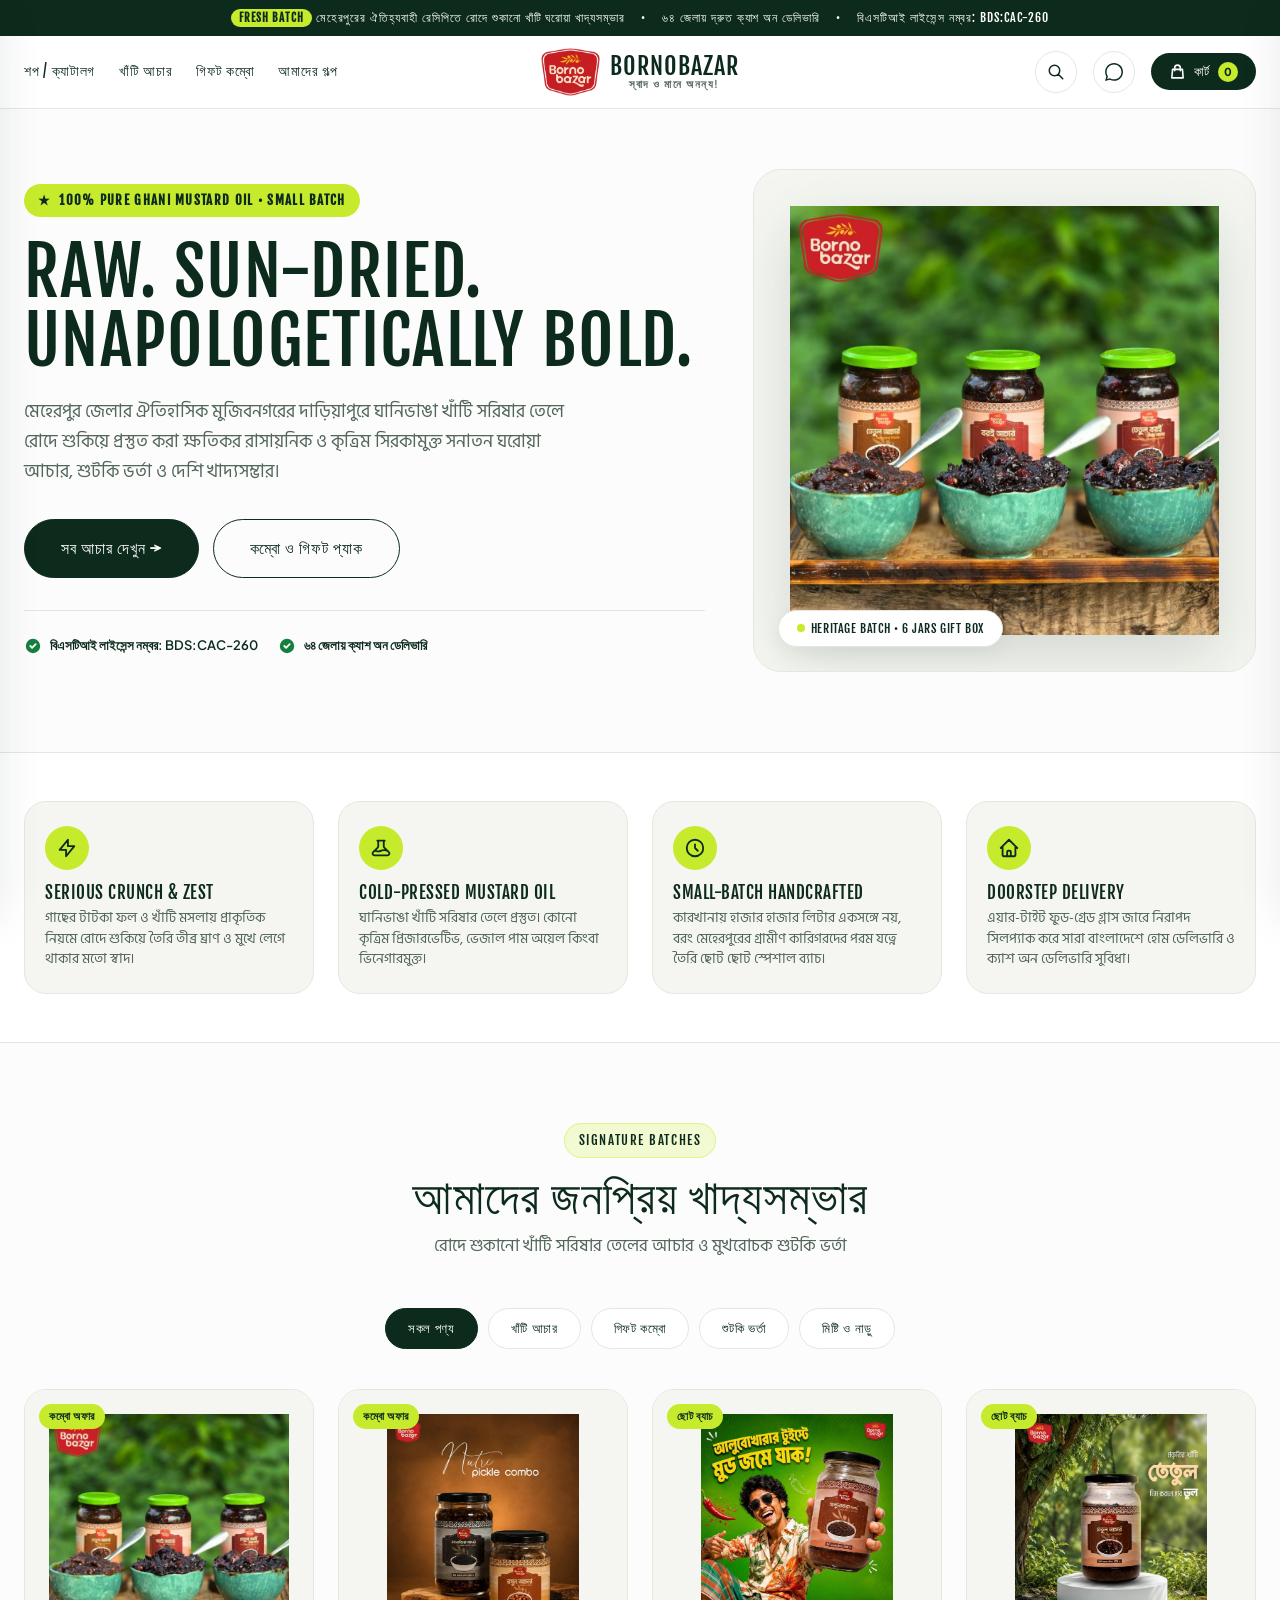
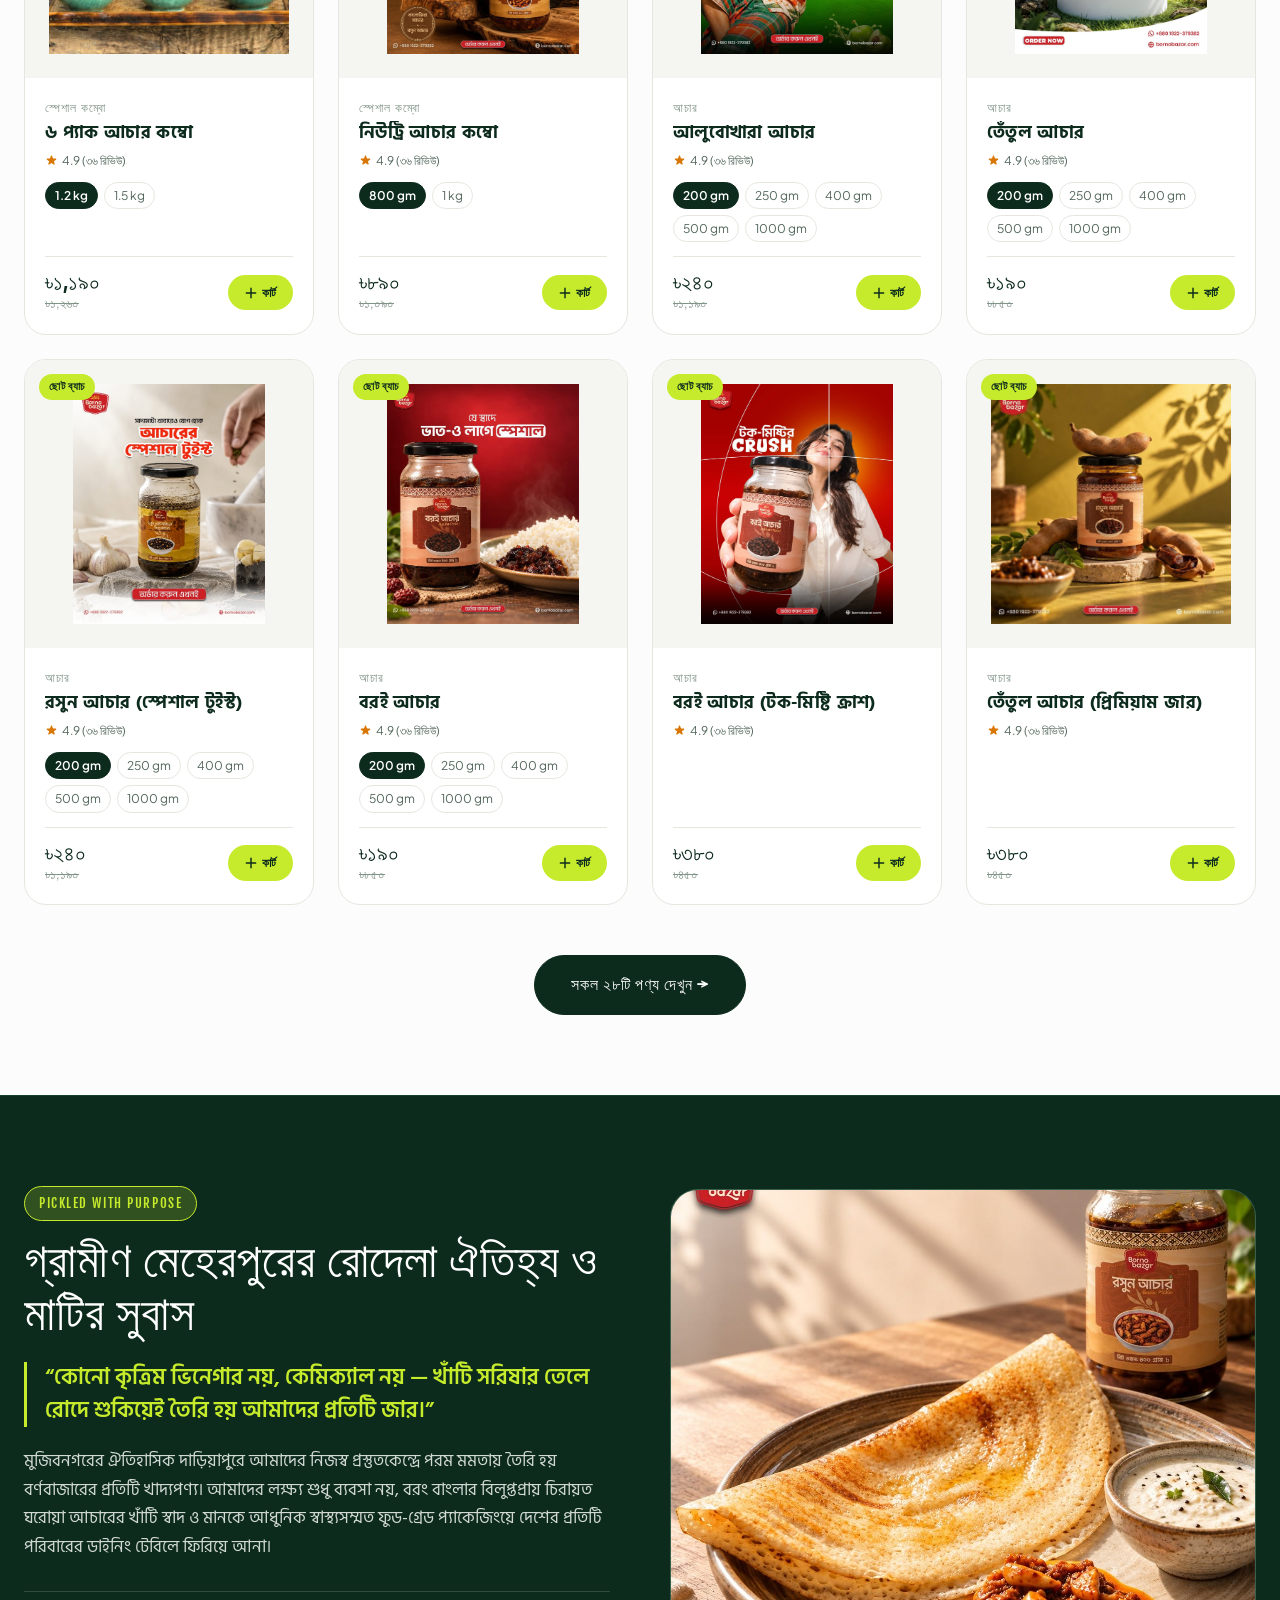
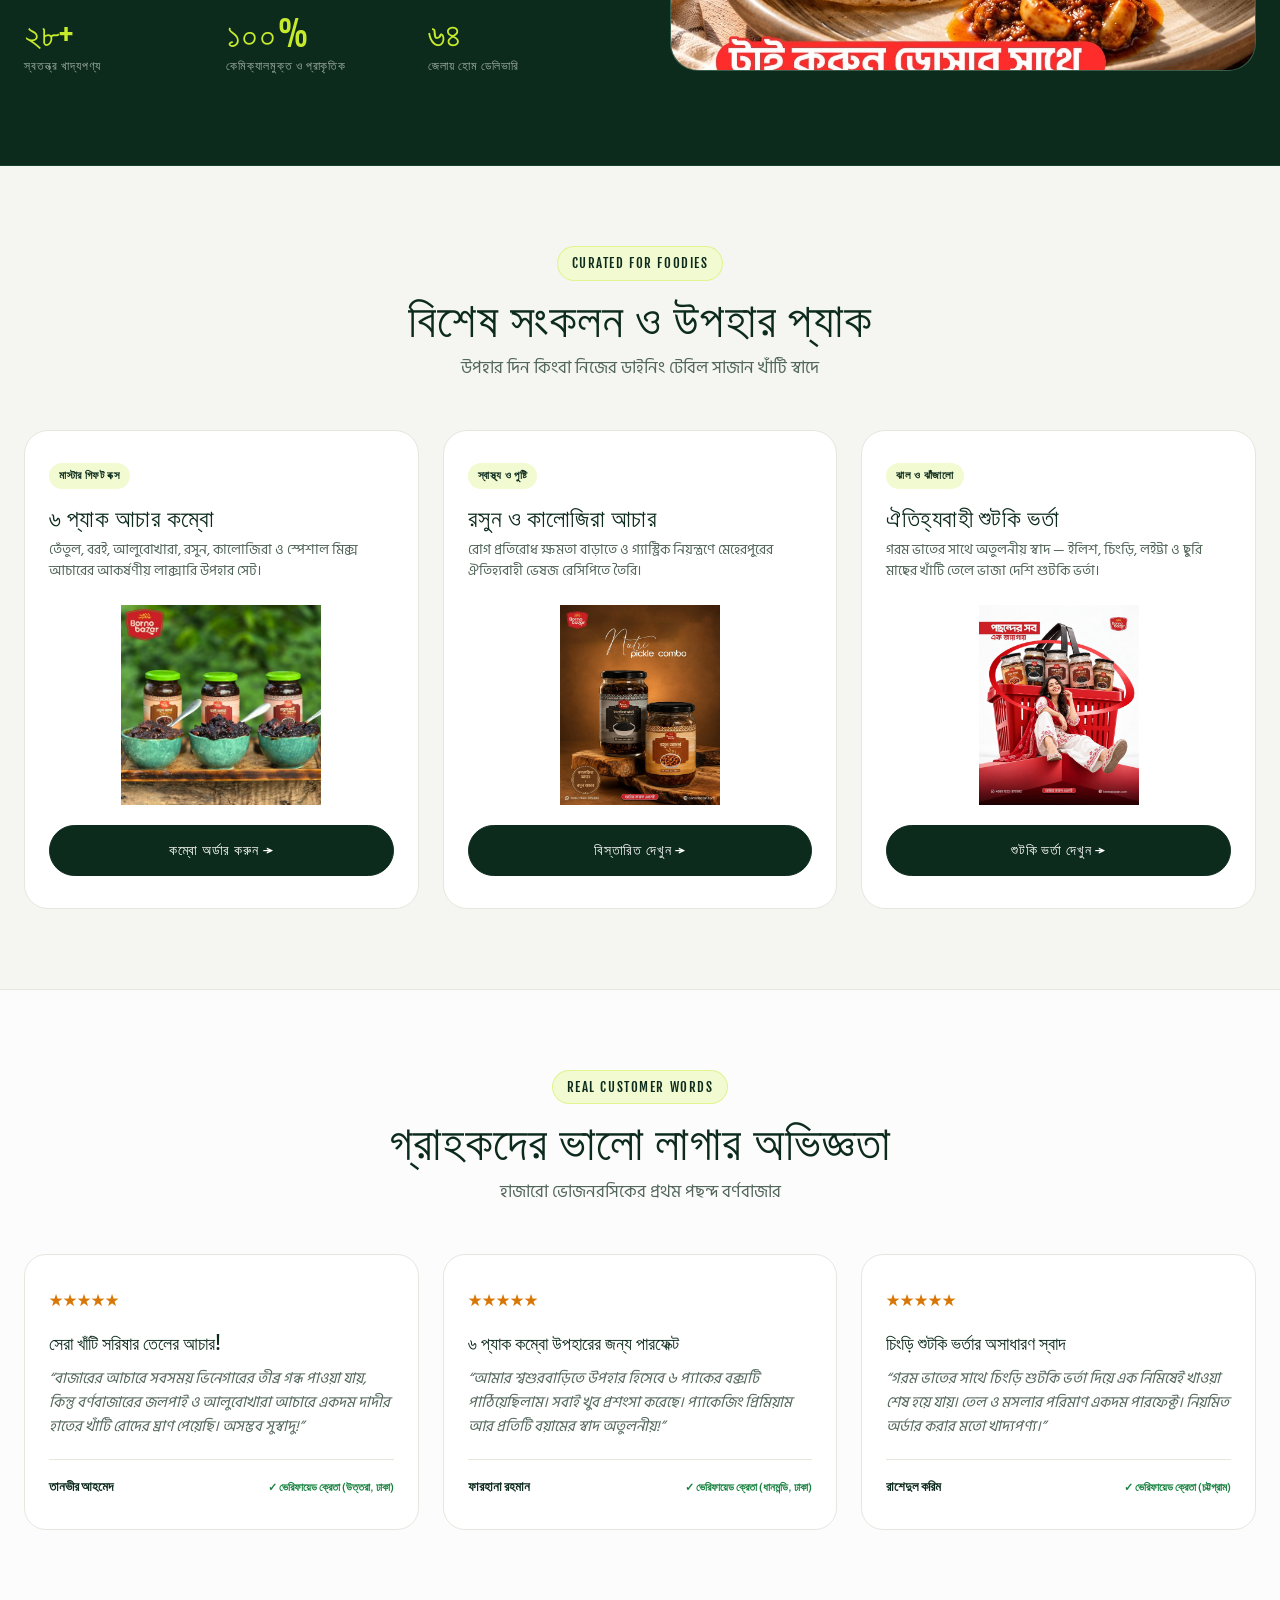
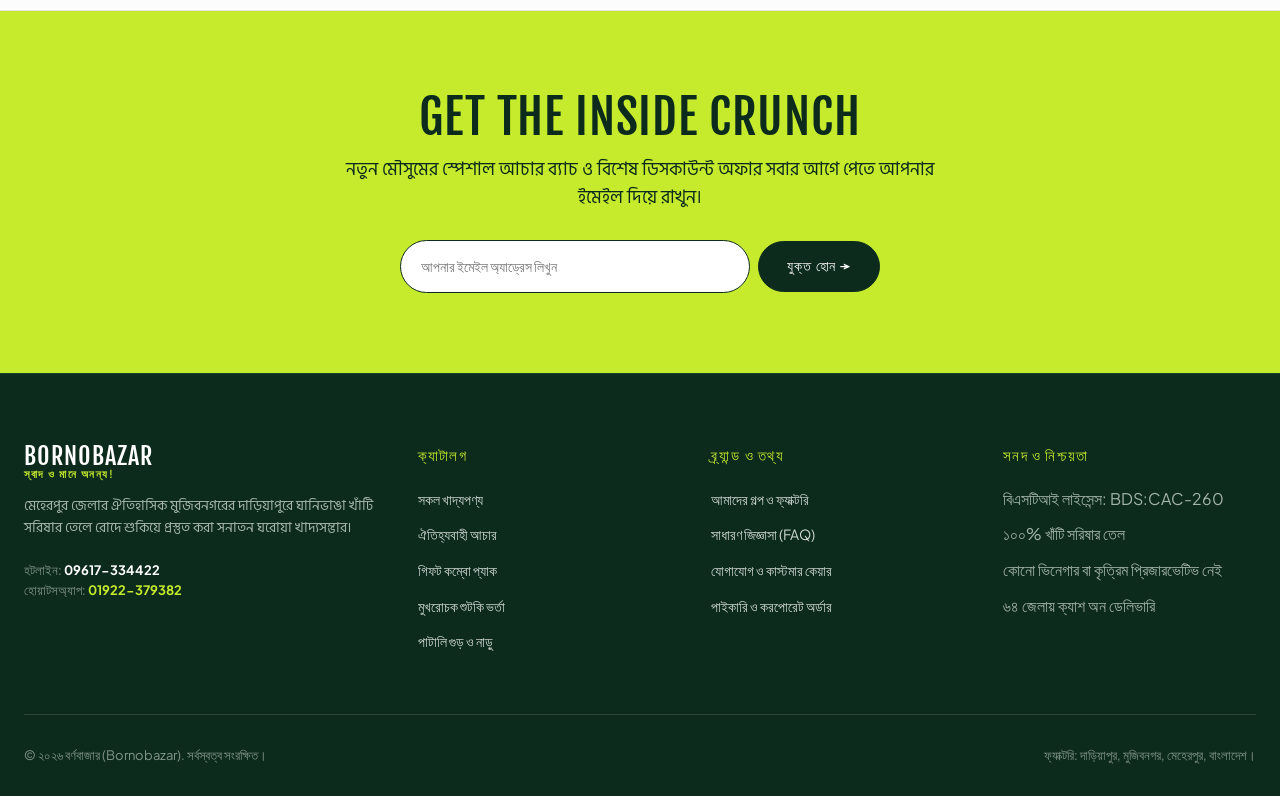
==== index.html @ 0d272511 "Initial release of Bornobazar Minimalist Luxury Brand (Fishtown Pickles aesthetic)" ====
<!DOCTYPE html>
<html lang="bn-BD">
<head>
  <meta charset="UTF-8">
  <meta name="viewport" content="width=device-width, initial-scale=1.0, viewport-fit=cover">
  <title>BORNOBAZAR (বর্ণবাজার) — Artisanal Small-Batch Pickles & Pure Handcrafted Foods</title>
  <meta name="description" content="Discover small-batch, handcrafted Bangladeshi pickles — sun-dried in pure cold-pressed mustard oil with zero synthetic vinegar or preservatives. Delivered nationwide.">
  <link rel="icon" href="Logo/bornobazar-logo.png" type="image/png">
  <link rel="stylesheet" href="css/minimal.css?v=1.0">
</head>
<body>

  <!-- Top Announcement Bar -->
  <div class="bb-announcement">
    <div class="bb-container bb-announcement-inner">
      <span><span class="bb-announcement-badge">FRESH BATCH</span> মেহেরপুরের ঐতিহ্যবাহী রেসিপিতে রোদে শুকানো খাঁটি ঘরোয়া খাদ্যসম্ভার</span>
      <span>&bull;</span>
      <span>৬৪ জেলায় দ্রুত ক্যাশ অন ডেলিভারি</span>
      <span>&bull;</span>
      <span>বিএসটিআই লাইসেন্স নম্বর: BDS:CAC-260</span>
    </div>
  </div>

  <!-- Minimalist Luxury Header -->
  <header class="bb-header">
    <div class="bb-container bb-header-inner">
      <div class="bb-header-left">
        <button type="button" class="bb-header-icon-btn bb-mobile-toggle js-open-mobile-menu" aria-label="মেনু খুলুন">
          <svg width="20" height="20" fill="none" viewBox="0 0 24 24" stroke="currentColor" stroke-width="2"><path stroke-linecap="round" stroke-linejoin="round" d="M4 6h16M4 12h16M4 18h16"/></svg>
        </button>
        <nav class="bb-nav" aria-label="Primary Navigation">
          <a href="shop.html" class="bb-nav-link">শপ / ক্যাটালগ</a>
          <a href="shop.html?cat=আচার" class="bb-nav-link">খাঁটি আচার</a>
          <a href="shop.html?cat=স্পেশাল কম্বো" class="bb-nav-link">গিফট কম্বো</a>
          <a href="about.html" class="bb-nav-link">আমাদের গল্প</a>
        </nav>
      </div>

      <div class="bb-brand-center">
        <a href="index.html" class="bb-brand-logo" aria-label="বর্ণবাজার হোমপেজ">
          <img src="Logo/bornobazar-logo.png" alt="বর্ণবাজার লোগো">
          <div class="bb-brand-wordmark">
            BORNOBAZAR
            <span>স্বাদ ও মানে অনন্য!</span>
          </div>
        </a>
      </div>

      <div class="bb-header-right">
        <a href="shop.html" class="bb-header-icon-btn" aria-label="সার্চ করুন">
          <svg width="18" height="18" fill="none" viewBox="0 0 24 24" stroke="currentColor" stroke-width="2"><path stroke-linecap="round" stroke-linejoin="round" d="M21 21l-6-6m2-5a7 7 0 11-14 0 7 7 0 0114 0z"/></svg>
        </a>
        <a href="https://wa.me/8801922379382" target="_blank" rel="noopener" class="bb-header-icon-btn" aria-label="হোয়াটসঅ্যাপ সাপোর্ট">
          <svg width="18" height="18" fill="currentColor" viewBox="0 0 24 24"><path d="M.057 24l1.687-6.163c-1.041-1.804-1.588-3.849-1.587-5.946.003-6.556 5.338-11.891 11.893-11.891 3.181.001 6.167 1.24 8.413 3.488 2.245 2.248 3.481 5.236 3.48 8.414-.003 6.557-5.338 11.892-11.893 11.892-1.99-.001-3.951-.5-5.688-1.448l-6.305 1.654zm6.597-3.807c1.676.995 3.276 1.591 5.392 1.592 5.448 0 9.886-4.434 9.889-9.885.002-5.462-4.415-9.89-9.881-9.892-5.452 0-9.887 4.434-9.889 9.884-.001 2.225.651 3.891 1.746 5.634l-.999 3.648 3.742-.981z"/></svg>
        </a>
        <button type="button" class="bb-cart-pill-btn js-open-cart" aria-label="শপিং ব্যাগ">
          <svg width="17" height="17" fill="none" viewBox="0 0 24 24" stroke="currentColor" stroke-width="2.2"><path stroke-linecap="round" stroke-linejoin="round" d="M16 11V7a4 4 0 00-8 0v4M5 9h14l1 12H4L5 9z"/></svg>
          <span>কার্ট</span>
          <span class="bb-cart-count-badge">0</span>
        </button>
      </div>
    </div>
  </header>

  <!-- Editorial Hero Section -->
  <section class="bb-hero">
    <div class="bb-container bb-hero-grid">
      <div>
        <div class="bb-hero-tagline">
          <span>★</span>
          <span>100% PURE GHANI MUSTARD OIL • SMALL BATCH</span>
        </div>
        <h1 class="bb-hero-title">
          RAW. SUN-DRIED.<br>UNAPOLOGETICALLY BOLD.
        </h1>
        <p class="bb-hero-desc">
          মেহেরপুর জেলার ঐতিহাসিক মুজিবনগরের দাড়িয়াপুরে ঘানিভাঙা খাঁটি সরিষার তেলে রোদে শুকিয়ে প্রস্তুত করা ক্ষতিকর রাসায়নিক ও কৃত্রিম সিরকামুক্ত সনাতন ঘরোয়া আচার, শুটকি ভর্তা ও দেশি খাদ্যসম্ভার।
        </p>
        <div class="bb-hero-ctas">
          <a href="shop.html" class="btn-pill btn-forest btn-lg">সব আচার দেখুন &rarr;</a>
          <a href="shop.html?cat=স্পেশাল কম্বো" class="btn-pill btn-outline btn-lg">কম্বো ও গিফট প্যাক</a>
        </div>
        <div class="bb-hero-proof">
          <div class="bb-hero-proof-item">
            <svg width="18" height="18" fill="currentColor" viewBox="0 0 20 20"><path fill-rule="evenodd" d="M10 18a8 8 0 100-16 8 8 0 000 16zm3.707-9.293a1 1 0 00-1.414-1.414L9 10.586 7.707 9.293a1 1 0 00-1.414 1.414l2 2a1 1 0 001.414 0l4-4z" clip-rule="evenodd"/></svg>
            <span>বিএসটিআই লাইসেন্স নম্বর: BDS:CAC-260</span>
          </div>
          <div class="bb-hero-proof-item">
            <svg width="18" height="18" fill="currentColor" viewBox="0 0 20 20"><path fill-rule="evenodd" d="M10 18a8 8 0 100-16 8 8 0 000 16zm3.707-9.293a1 1 0 00-1.414-1.414L9 10.586 7.707 9.293a1 1 0 00-1.414 1.414l2 2a1 1 0 001.414 0l4-4z" clip-rule="evenodd"/></svg>
            <span>৬৪ জেলায় ক্যাশ অন ডেলিভারি</span>
          </div>
        </div>
      </div>

      <div class="bb-hero-visual">
        <div class="bb-hero-card">
          <img src="All images/724500930_995387276435925_6032589404291467890_n.jpg" alt="বর্ণবাজার সিগনেচার কম্বো প্যাক">
          <div class="bb-hero-float-badge">
            <span class="dot"></span>
            <span>HERITAGE BATCH &bull; 6 JARS GIFT BOX</span>
          </div>
        </div>
      </div>
    </div>
  </section>

  <!-- The 4 Brand Pillars (Fishtown Style) -->
  <section class="bb-pillars">
    <div class="bb-container bb-pillars-grid">
      <div class="bb-pillar-card">
        <div class="bb-pillar-icon">
          <svg width="22" height="22" fill="none" viewBox="0 0 24 24" stroke="currentColor" stroke-width="2"><path stroke-linecap="round" stroke-linejoin="round" d="M13 10V3L4 14h7v7l9-11h-7z"/></svg>
        </div>
        <h3 class="bb-pillar-title">SERIOUS CRUNCH &amp; ZEST</h3>
        <p class="bb-pillar-desc">গাছের টাটকা ফল ও খাঁটি মসলায় প্রাকৃতিক নিয়মে রোদে শুকিয়ে তৈরি তীব্র ঘ্রাণ ও মুখে লেগে থাকার মতো স্বাদ।</p>
      </div>

      <div class="bb-pillar-card">
        <div class="bb-pillar-icon">
          <svg width="22" height="22" fill="none" viewBox="0 0 24 24" stroke="currentColor" stroke-width="2"><path stroke-linecap="round" stroke-linejoin="round" d="M19.428 15.428a2 2 0 00-1.022-.547l-2.387-.477a6 6 0 00-3.86.517l-.318.158a6 6 0 01-3.86.517L6.05 15.21a2 2 0 00-1.806.547M8 4h8l-1 1v5.172a2 2 0 00.586 1.414l5 5c1.26 1.26.367 3.414-1.415 3.414H4.828c-1.782 0-2.674-2.154-1.414-3.414l5-5A2 2 0 009 10.172V5L8 4z"/></svg>
        </div>
        <h3 class="bb-pillar-title">COLD-PRESSED MUSTARD OIL</h3>
        <p class="bb-pillar-desc">ঘানিভাঙা খাঁটি সরিষার তেলে প্রস্তুত। কোনো কৃত্রিম প্রিজারভেটিভ, ভেজাল পাম অয়েল কিংবা ভিনেগারমুক্ত।</p>
      </div>

      <div class="bb-pillar-card">
        <div class="bb-pillar-icon">
          <svg width="22" height="22" fill="none" viewBox="0 0 24 24" stroke="currentColor" stroke-width="2"><path stroke-linecap="round" stroke-linejoin="round" d="M12 8v4l3 3m6-3a9 9 0 11-18 0 9 9 0 0118 0z"/></svg>
        </div>
        <h3 class="bb-pillar-title">SMALL-BATCH HANDCRAFTED</h3>
        <p class="bb-pillar-desc">কারখানায় হাজার হাজার লিটার একসঙ্গে নয়, বরং মেহেরপুরের গ্রামীণ কারিগরদের পরম যত্নে তৈরি ছোট ছোট স্পেশাল ব্যাচ।</p>
      </div>

      <div class="bb-pillar-card">
        <div class="bb-pillar-icon">
          <svg width="22" height="22" fill="none" viewBox="0 0 24 24" stroke="currentColor" stroke-width="2"><path stroke-linecap="round" stroke-linejoin="round" d="M3 12l2-2m0 0l7-7 7 7M5 10v10a1 1 0 001 1h3m10-11l2 2m-2-2v10a1 1 0 01-1 1h-3m-6 0a1 1 0 001-1v-4a1 1 0 011-1h2a1 1 0 011 1v4a1 1 0 001 1m-6 0h6"/></svg>
        </div>
        <h3 class="bb-pillar-title">DOORSTEP DELIVERY</h3>
        <p class="bb-pillar-desc">এয়ার-টাইট ফুড-গ্রেড গ্লাস জারে নিরাপদ সিলপ্যাক করে সারা বাংলাদেশে হোম ডেলিভারি ও ক্যাশ অন ডেলিভারি সুবিধা।</p>
      </div>
    </div>
  </section>

  <!-- Featured Collection Showcase -->
  <section class="bb-products-section">
    <div class="bb-container">
      <div class="section-header-wrap">
        <span class="section-label">SIGNATURE BATCHES</span>
        <h2 class="h2">আমাদের জনপ্রিয় খাদ্যসম্ভার</h2>
        <p class="section-subtitle">রোদে শুকানো খাঁটি সরিষার তেলের আচার ও মুখরোচক শুটকি ভর্তা</p>
      </div>

      <div class="bb-filter-bar">
        <button type="button" class="bb-filter-pill active" data-cat="all">সকল পণ্য</button>
        <button type="button" class="bb-filter-pill" data-cat="আচার">খাঁটি আচার</button>
        <button type="button" class="bb-filter-pill" data-cat="স্পেশাল কম্বো">গিফট কম্বো</button>
        <button type="button" class="bb-filter-pill" data-cat="শুটকি ভর্তা">শুটকি ভর্তা</button>
        <button type="button" class="bb-filter-pill" data-cat="মিষ্টি ও স্প্রেড">মিষ্টি ও নাড়ু</button>
      </div>

      <div class="bb-products-grid" id="home-featured-grid">
        <!-- Rendered dynamically by minimal.js -->
      </div>

      <div style="text-align: center; margin-top: 50px;">
        <a href="shop.html" class="btn-pill btn-forest btn-lg">সকল ২৮টি পণ্য দেখুন &rarr;</a>
      </div>
    </div>
  </section>

  <!-- Pickled with Purpose Editorial Story -->
  <section class="bb-story-section">
    <div class="bb-container bb-story-grid">
      <div>
        <span class="section-label" style="background: rgba(198, 235, 45, 0.2); color: var(--bb-lime); border-color: var(--bb-lime);">PICKLED WITH PURPOSE</span>
        <h2>গ্রামীণ মেহেরপুরের রোদেলা ঐতিহ্য ও মাটির সুবাস</h2>
        <div class="bb-story-quote">
          &ldquo;কোনো কৃত্রিম ভিনেগার নয়, কেমিক্যাল নয় — খাঁটি সরিষার তেলে রোদে শুকিয়েই তৈরি হয় আমাদের প্রতিটি জার।&rdquo;
        </div>
        <p class="bb-story-text">
          মুজিবনগরের ঐতিহাসিক দাড়িয়াপুরে আমাদের নিজস্ব প্রস্তুতকেন্দ্রে পরম মমতায় তৈরি হয় বর্ণবাজারের প্রতিটি খাদ্যপণ্য। আমাদের লক্ষ্য শুধু ব্যবসা নয়, বরং বাংলার বিলুপ্তপ্রায় চিরায়ত ঘরোয়া আচারের খাঁটি স্বাদ ও মানকে আধুনিক স্বাস্থ্যসম্মত ফুড-গ্রেড প্যাকেজিংয়ে দেশের প্রতিটি পরিবারের ডাইনিং টেবিলে ফিরিয়ে আনা।
        </p>

        <div class="bb-story-stats">
          <div>
            <div class="bb-stat-number">২৮+</div>
            <div class="bb-stat-label">স্বতন্ত্র খাদ্যপণ্য</div>
          </div>
          <div>
            <div class="bb-stat-number">১০০%</div>
            <div class="bb-stat-label">কেমিক্যালমুক্ত ও প্রাকৃতিক</div>
          </div>
          <div>
            <div class="bb-stat-number">৬৪</div>
            <div class="bb-stat-label">জেলায় হোম ডেলিভারি</div>
          </div>
        </div>
      </div>

      <div class="bb-story-image-wrap">
        <img src="All images/825327284_1084767320831253_7499887150210209201_n.jpg" alt="বর্ণবাজার আচার প্রস্তুত প্রণালী">
      </div>
    </div>
  </section>

  <!-- Curated Variety Bento Grid -->
  <section class="bb-bento-section">
    <div class="bb-container">
      <div class="section-header-wrap">
        <span class="section-label">CURATED FOR FOODIES</span>
        <h2 class="h2">বিশেষ সংকলন ও উপহার প্যাক</h2>
        <p class="section-subtitle">উপহার দিন কিংবা নিজের ডাইনিং টেবিল সাজান খাঁটি স্বাদে</p>
      </div>

      <div class="bb-bento-grid">
        <div class="bb-bento-tile">
          <span class="bb-bento-badge">মাস্টার গিফট বক্স</span>
          <h3 class="bb-bento-title">৬ প্যাক আচার কম্বো</h3>
          <p class="bb-bento-desc">তেঁতুল, বরই, আলুবোখারা, রসুন, কালোজিরা ও স্পেশাল মিক্স আচারের আকর্ষণীয় লাক্সারি উপহার সেট।</p>
          <div class="bb-bento-media">
            <img src="All images/724500930_995387276435925_6032589404291467890_n.jpg" alt="৬ প্যাক আচার কম্বো">
          </div>
          <a href="product.html?id=BB-COM-001" class="btn-pill btn-forest btn-full">কম্বো অর্ডার করুন &rarr;</a>
        </div>

        <div class="bb-bento-tile">
          <span class="bb-bento-badge">স্বাস্থ্য ও পুষ্টি</span>
          <h3 class="bb-bento-title">রসুন ও কালোজিরা আচার</h3>
          <p class="bb-bento-desc">রোগ প্রতিরোধ ক্ষমতা বাড়াতে ও গ্যাস্ট্রিক নিয়ন্ত্রণে মেহেরপুরের ঐতিহ্যবাহী ভেষজ রেসিপিতে তৈরি।</p>
          <div class="bb-bento-media">
            <img src="All images/788601539_1056888763619109_5968941487902862885_n.jpg" alt="রসুন ও কালোজিরা আচার">
          </div>
          <a href="product.html?id=BB-COM-006" class="btn-pill btn-forest btn-full">বিস্তারিত দেখুন &rarr;</a>
        </div>

        <div class="bb-bento-tile">
          <span class="bb-bento-badge">ঝাল ও ঝাঁজালো</span>
          <h3 class="bb-bento-title">ঐতিহ্যবাহী শুটকি ভর্তা</h3>
          <p class="bb-bento-desc">গরম ভাতের সাথে অতুলনীয় স্বাদ — ইলিশ, চিংড়ি, লইট্টা ও ছুরি মাছের খাঁটি তেলে ভাজা দেশি শুটকি ভর্তা।</p>
          <div class="bb-bento-media">
            <img src="All images/848697967_1097457239562261_3710376585781267984_n.jpg" alt="ঐতিহ্যবাহী শুটকি ভর্তা">
          </div>
          <a href="shop.html?cat=শুটকি ভর্তা" class="btn-pill btn-forest btn-full">শুটকি ভর্তা দেখুন &rarr;</a>
        </div>
      </div>
    </div>
  </section>

  <!-- Real Customer Testimonials (Fishtown Style) -->
  <section class="bb-reviews-section">
    <div class="bb-container">
      <div class="section-header-wrap">
        <span class="section-label">REAL CUSTOMER WORDS</span>
        <h2 class="h2">গ্রাহকদের ভালো লাগার অভিজ্ঞতা</h2>
        <p class="section-subtitle">হাজারো ভোজনরসিকের প্রথম পছন্দ বর্ণবাজার</p>
      </div>

      <div class="bb-reviews-grid">
        <div class="bb-review-card">
          <div>
            <div class="bb-review-stars">★★★★★</div>
            <div class="bb-review-headline">সেরা খাঁটি সরিষার তেলের আচার!</div>
            <p class="bb-review-body">&ldquo;বাজারের আচারে সবসময় ভিনেগারের তীব্র গন্ধ পাওয়া যায়, কিন্তু বর্ণবাজারের জলপাই ও আলুবোখারা আচারে একদম দাদীর হাতের খাঁটি রোদের ঘ্রাণ পেয়েছি। অসম্ভব সুস্বাদু!&rdquo;</p>
          </div>
          <div class="bb-reviewer">
            <span>তানভীর আহমেদ</span>
            <span class="bb-reviewer-verified">✓ ভেরিফায়েড ক্রেতা (উত্তরা, ঢাকা)</span>
          </div>
        </div>

        <div class="bb-review-card">
          <div>
            <div class="bb-review-stars">★★★★★</div>
            <div class="bb-review-headline">৬ প্যাক কম্বো উপহারের জন্য পারফেক্ট</div>
            <p class="bb-review-body">&ldquo;আমার শ্বশুরবাড়িতে উপহার হিসেবে ৬ প্যাকের বক্সটি পাঠিয়েছিলাম। সবাই খুব প্রশংসা করেছে। প্যাকেজিং প্রিমিয়াম আর প্রতিটি বয়ামের স্বাদ অতুলনীয়!&rdquo;</p>
          </div>
          <div class="bb-reviewer">
            <span>ফারহানা রহমান</span>
            <span class="bb-reviewer-verified">✓ ভেরিফায়েড ক্রেতা (ধানমন্ডি, ঢাকা)</span>
          </div>
        </div>

        <div class="bb-review-card">
          <div>
            <div class="bb-review-stars">★★★★★</div>
            <div class="bb-review-headline">চিংড়ি শুটকি ভর্তার অসাধারণ স্বাদ</div>
            <p class="bb-review-body">&ldquo;গরম ভাতের সাথে চিংড়ি শুটকি ভর্তা দিয়ে এক নিমিষেই খাওয়া শেষ হয়ে যায়। তেল ও মসলার পরিমাণ একদম পারফেক্ট। নিয়মিত অর্ডার করার মতো খাদ্যপণ্য।&rdquo;</p>
          </div>
          <div class="bb-reviewer">
            <span>রাশেদুল করিম</span>
            <span class="bb-reviewer-verified">✓ ভেরিফায়েড ক্রেতা (চট্টগ্রাম)</span>
          </div>
        </div>
      </div>
    </div>
  </section>

  <!-- Newsletter Section (Fishtown Style) -->
  <section class="bb-newsletter-section">
    <div class="bb-container bb-newsletter-wrap">
      <h2 class="h2 bb-newsletter-title">GET THE INSIDE CRUNCH</h2>
      <p class="bb-newsletter-desc">নতুন মৌসুমের স্পেশাল আচার ব্যাচ ও বিশেষ ডিসকাউন্ট অফার সবার আগে পেতে আপনার ইমেইল দিয়ে রাখুন।</p>
      <form class="bb-newsletter-form" onsubmit="event.preventDefault(); alert('ধন্যবাদ! আপনি সফলভাবে সাবস্ক্রাইব করেছেন।'); this.reset();">
        <input type="email" required placeholder="আপনার ইমেইল অ্যাড্রেস লিখুন" class="bb-newsletter-input">
        <button type="submit" class="btn-pill btn-forest">যুক্ত হোন &rarr;</button>
      </form>
    </div>
  </section>

  <!-- Minimalist Editorial Footer -->
  <footer class="bb-footer">
    <div class="bb-container">
      <div class="bb-footer-grid">
        <div class="bb-footer-brand">
          <div class="bb-brand-wordmark" style="color: #FFFFFF;">
            BORNOBAZAR
            <span style="color: var(--bb-lime);">স্বাদ ও মানে অনন্য!</span>
          </div>
          <p>
            মেহেরপুর জেলার ঐতিহাসিক মুজিবনগরের দাড়িয়াপুরে ঘানিভাঙা খাঁটি সরিষার তেলে রোদে শুকিয়ে প্রস্তুত করা সনাতন ঘরোয়া খাদ্যসম্ভার।
          </p>
          <div style="font-size: 13px; color: #819488;">
            হটলাইন: <strong style="color:#fff;">09617-334422</strong><br>
            হোয়াটসঅ্যাপ: <strong style="color:var(--bb-lime);">01922-379382</strong>
          </div>
        </div>

        <div>
          <div class="bb-footer-col-title">ক্যাটালগ</div>
          <ul class="bb-footer-links">
            <li><a href="shop.html">সকল খাদ্যপণ্য</a></li>
            <li><a href="shop.html?cat=আচার">ঐতিহ্যবাহী আচার</a></li>
            <li><a href="shop.html?cat=স্পেশাল কম্বো">গিফট কম্বো প্যাক</a></li>
            <li><a href="shop.html?cat=শুটকি ভর্তা">মুখরোচক শুটকি ভর্তা</a></li>
            <li><a href="shop.html?cat=মিষ্টি ও স্প্রেড">পাটালি গুড় ও নাড়ু</a></li>
          </ul>
        </div>

        <div>
          <div class="bb-footer-col-title">ব্র্যান্ড ও তথ্য</div>
          <ul class="bb-footer-links">
            <li><a href="about.html">আমাদের গল্প ও ফ্যাক্টরি</a></li>
            <li><a href="faq.html">সাধারণ জিজ্ঞাসা (FAQ)</a></li>
            <li><a href="contact.html">যোগাযোগ ও কাস্টমার কেয়ার</a></li>
            <li><a href="contact.html">পাইকারি ও করপোরেট অর্ডার</a></li>
          </ul>
        </div>

        <div>
          <div class="bb-footer-col-title">সনদ ও নিশ্চয়তা</div>
          <ul class="bb-footer-links">
            <li><span style="color: #A3B3A8;">বিএসটিআই লাইসেন্স: BDS:CAC-260</span></li>
            <li><span style="color: #A3B3A8;">১০০% খাঁটি সরিষার তেল</span></li>
            <li><span style="color: #A3B3A8;">কোনো ভিনেগার বা কৃত্রিম প্রিজারভেটিভ নেই</span></li>
            <li><span style="color: #A3B3A8;">৬৪ জেলায় ক্যাশ অন ডেলিভারি</span></li>
          </ul>
        </div>
      </div>

      <div class="bb-footer-bottom">
        <div>&copy; ২০২৬ বর্ণবাজার (Bornobazar). সর্বস্বত্ব সংরক্ষিত।</div>
        <div>ফ্যাক্টরি: দাড়িয়াপুর, মুজিবনগর, মেহেরপুর, বাংলাদেশ।</div>
      </div>
    </div>
  </footer>

  <!-- Slide-In Cart Drawer & Backdrop -->
  <div class="bb-drawer-backdrop" id="drawer-backdrop"></div>
  <aside class="bb-cart-drawer" id="cart-drawer" aria-label="Shopping Cart Drawer">
    <div class="bb-drawer-header">
      <div class="bb-drawer-title">আপনার শপিং ব্যাগ</div>
      <button type="button" class="bb-drawer-close js-close-cart" aria-label="ব্যাগ বন্ধ করুন">
        <svg width="18" height="18" fill="none" viewBox="0 0 24 24" stroke="currentColor" stroke-width="2"><path stroke-linecap="round" stroke-linejoin="round" d="M6 18L18 6M6 6l12 12"/></svg>
      </button>
    </div>
    <div class="bb-drawer-free-shipping">
      <div id="drawer-free-ship-text">আর মাত্র <strong>৳৯৯৯</strong> টাকার অর্ডার করলেই <strong>ফ্রি ডেলিভারি</strong>!</div>
      <div class="bb-free-ship-bar">
        <div class="bb-free-ship-fill" id="drawer-free-ship-fill"></div>
      </div>
    </div>
    <div class="bb-drawer-body" id="cart-drawer-body"></div>
    <div class="bb-drawer-footer">
      <div class="bb-drawer-subtotal-row">
        <span class="bb-drawer-subtotal-label">সাবটোটাল</span>
        <span class="bb-drawer-subtotal-val" id="drawer-subtotal-val">৳০</span>
      </div>
      <div style="display: flex; gap: 8px;">
        <a href="cart.html" class="btn-pill btn-outline btn-full" style="padding: 12px 14px; font-size: 13px;">কার্ট পেজ</a>
        <a href="checkout.html" class="btn-pill btn-lime btn-full" style="padding: 12px 14px; font-size: 13px;">চেকআউট করুন &rarr;</a>
      </div>
    </div>
  </aside>

  <!-- Mobile Navigation Drawer -->
  <aside class="bb-cart-drawer" id="mobile-drawer" style="left: 0; right: auto; transform: translateX(-100%);">
    <div class="bb-drawer-header">
      <div class="bb-brand-wordmark" style="font-size: 20px;">BORNOBAZAR</div>
      <button type="button" class="bb-drawer-close js-close-mobile-menu" aria-label="মেনু বন্ধ করুন">
        <svg width="18" height="18" fill="none" viewBox="0 0 24 24" stroke="currentColor" stroke-width="2"><path stroke-linecap="round" stroke-linejoin="round" d="M6 18L18 6M6 6l12 12"/></svg>
      </button>
    </div>
    <div style="padding: 24px; display: flex; flex-direction: column; gap: 18px;">
      <a href="index.html" class="bb-nav-link" style="font-size: 16px;">হোমপেজ</a>
      <a href="shop.html" class="bb-nav-link" style="font-size: 16px;">সকল পণ্য (ক্যাটালগ)</a>
      <a href="shop.html?cat=আচার" class="bb-nav-link" style="font-size: 16px;">ঐতিহ্যবাহী আচার</a>
      <a href="shop.html?cat=স্পেশাল কম্বো" class="bb-nav-link" style="font-size: 16px;">গিফট কম্বো প্যাক</a>
      <a href="shop.html?cat=শুটকি ভর্তা" class="bb-nav-link" style="font-size: 16px;">শুটকি ভর্তা</a>
      <a href="about.html" class="bb-nav-link" style="font-size: 16px;">আমাদের গল্প ও ফ্যাক্টরি</a>
      <a href="faq.html" class="bb-nav-link" style="font-size: 16px;">সাধারণ জিজ্ঞাসা (FAQ)</a>
      <a href="contact.html" class="bb-nav-link" style="font-size: 16px;">যোগাযোগ ও হোলসেল</a>
      <hr style="border: none; border-top: 1px solid var(--bb-border); margin: 10px 0;">
      <a href="https://wa.me/8801922379382" target="_blank" class="btn-pill btn-lime btn-full" style="justify-content: center;">
        হোয়াটসঅ্যাপে অর্ডার করুন
      </a>
    </div>
  </aside>

  <!-- Core Scripts -->
  <script src="data/products-data.js?v=1.0"></script>
  <script src="js/minimal.js?v=1.0"></script>
</body>
</html>
---- css/minimal.css ----
/* ==========================================================================
   BORNOBAZAR (বর্ণবাজার) — FISHTOWN MINIMALIST DESIGN SYSTEM
   Artisanal Craft Pickle Aesthetic • High-End • Minimalist • Zero-Clutter
   ========================================================================== */

@import url('https://fonts.googleapis.com/css2?family=Fjalla+One&family=Hind+Siliguri:wght@400;500;600;700&family=Plus+Jakarta+Sans:ital,wght@0,400;0,500;0,600;0,700;0,800;1,400&display=swap');

:root {
  /* Fishtown Luxury Color Palette */
  --bb-forest: #0D2B1D;         /* Deep Forest Spruce Green (Primary) */
  --bb-forest-light: #16422D;   /* Hover State */
  --bb-forest-dark: #071910;    /* Ultra Deep Obsidian Green */
  --bb-lime: #C6EB2D;           /* Fishtown Signature Electric Brine Lime */
  --bb-lime-hover: #B5D920;     /* Lime Hover */
  --bb-lime-soft: #F1FAD0;      /* Subtle Lime Tint for Badges */
  
  --bb-canvas: #FCFCFC;         /* Crisp Canvas Off-White */
  --bb-surface: #FFFFFF;        /* Pure White Card Surface */
  --bb-surface-muted: #F5F6F1;  /* Warm Linen Section Background */
  --bb-border: #E5E7DF;         /* Crisp Hairline Border */
  --bb-border-strong: #0D2B1D;  /* Solid High-Contrast Border */
  
  --bb-text-main: #0D2B1D;      /* Deep Forest Black Text */
  --bb-text-muted: #52665A;     /* Refined Sage Charcoal */
  --bb-text-light: #819488;     /* Light Muted */
  
  /* Typography Tokens */
  --font-display: 'Fjalla One', 'Oswald', sans-serif;
  --font-body: 'Plus Jakarta Sans', -apple-system, BlinkMacSystemFont, sans-serif;
  --font-bn: 'Hind Siliguri', 'Plus Jakarta Sans', sans-serif;
  
  /* Geometry & Radii */
  --radius-pill: 999px;
  --radius-card: 22px;
  --radius-md: 14px;
  --radius-sm: 8px;
  
  /* Shadows */
  --shadow-sm: 0 2px 8px rgba(13, 43, 29, 0.04);
  --shadow-md: 0 6px 20px rgba(13, 43, 29, 0.06);
  --shadow-lg: 0 16px 40px rgba(13, 43, 29, 0.10);
  
  --container-max: 1280px;
}

/* ==========================================================================
   BASE & RESET
   ========================================================================== */
*, *::before, *::after {
  box-sizing: border-box;
  margin: 0;
  padding: 0;
}

html {
  font-size: 16px;
  scroll-behavior: smooth;
  -webkit-text-size-adjust: 100%;
}

body {
  font-family: var(--font-body);
  background-color: var(--bb-canvas);
  color: var(--bb-text-main);
  line-height: 1.6;
  -webkit-font-smoothing: antialiased;
  -moz-osx-font-smoothing: grayscale;
  overflow-x: hidden;
}

a {
  color: inherit;
  text-decoration: none;
  transition: color 0.2s ease, opacity 0.2s ease;
}

img {
  max-width: 100%;
  height: auto;
  display: block;
}

button, input, select, textarea {
  font: inherit;
}

button {
  cursor: pointer;
  border: none;
  background: none;
}

.bb-container {
  width: 100%;
  max-width: var(--container-max);
  margin-left: auto;
  margin-right: auto;
  padding-left: 24px;
  padding-right: 24px;
}

@media (max-width: 640px) {
  .bb-container {
    padding-left: 16px;
    padding-right: 16px;
  }
}

/* ==========================================================================
   TYPOGRAPHY
   ========================================================================== */
.font-display {
  font-family: var(--font-display);
  text-transform: uppercase;
  letter-spacing: 0.03em;
  line-height: 1.05;
}

.font-bn {
  font-family: var(--font-bn);
}

h1, h2, h3, h4, .h1, .h2, .h3, .h4 {
  font-family: var(--font-display);
  text-transform: uppercase;
  color: var(--bb-forest);
  letter-spacing: 0.02em;
  font-weight: 400;
  line-height: 1.1;
}

h1, .h1 { font-size: clamp(2.5rem, 6vw, 4.25rem); }
h2, .h2 { font-size: clamp(2rem, 4.5vw, 3rem); }
h3, .h3 { font-size: clamp(1.4rem, 2.5vw, 1.85rem); }
h4, .h4 { font-size: 1.15rem; }

.section-label {
  display: inline-flex;
  align-items: center;
  gap: 8px;
  font-family: var(--font-display);
  font-size: 13px;
  text-transform: uppercase;
  letter-spacing: 0.12em;
  color: var(--bb-forest);
  background: var(--bb-lime-soft);
  padding: 6px 14px;
  border-radius: var(--radius-pill);
  margin-bottom: 12px;
  border: 1px solid rgba(198, 235, 45, 0.4);
}

.section-header-wrap {
  text-align: center;
  max-width: 680px;
  margin: 0 auto 48px;
}

.section-subtitle {
  font-size: 1.05rem;
  color: var(--bb-text-muted);
  margin-top: 10px;
  font-family: var(--font-bn);
}

/* ==========================================================================
   PILL BUTTONS (FISHTOWN SIGNATURE)
   ========================================================================== */
.btn-pill {
  display: inline-flex;
  align-items: center;
  justify-content: center;
  gap: 8px;
  padding: 13px 28px;
  font-family: var(--font-display);
  font-size: 14px;
  text-transform: uppercase;
  letter-spacing: 0.06em;
  border-radius: var(--radius-pill);
  font-weight: 400;
  transition: all 0.22s cubic-bezier(0.16, 1, 0.3, 1);
  text-align: center;
  white-space: nowrap;
}

.btn-forest {
  background-color: var(--bb-forest);
  color: #FFFFFF;
  border: 1px solid var(--bb-forest);
}

.btn-forest:hover {
  background-color: var(--bb-lime);
  color: var(--bb-forest);
  border-color: var(--bb-lime);
  transform: translateY(-2px);
}

.btn-lime {
  background-color: var(--bb-lime);
  color: var(--bb-forest);
  border: 1px solid var(--bb-lime);
  font-weight: 700;
}

.btn-lime:hover {
  background-color: var(--bb-forest);
  color: #FFFFFF;
  border-color: var(--bb-forest);
  transform: translateY(-2px);
}

.btn-outline {
  background-color: transparent;
  color: var(--bb-forest);
  border: 1.5px solid var(--bb-forest);
}

.btn-outline:hover {
  background-color: var(--bb-forest);
  color: #FFFFFF;
  transform: translateY(-2px);
}

.btn-sm {
  padding: 9px 18px;
  font-size: 12px;
}

.btn-lg {
  padding: 16px 36px;
  font-size: 16px;
}

.btn-full {
  width: 100%;
}

/* ==========================================================================
   TOP ANNOUNCEMENT BAR
   ========================================================================== */
.bb-announcement {
  background-color: var(--bb-forest);
  color: #FFFFFF;
  padding: 8px 16px;
  font-size: 12px;
  font-family: var(--font-display);
  text-transform: uppercase;
  letter-spacing: 0.08em;
  overflow: hidden;
}

.bb-announcement-inner {
  display: flex;
  align-items: center;
  justify-content: center;
  gap: 16px;
  flex-wrap: wrap;
  text-align: center;
}

.bb-announcement-badge {
  background: var(--bb-lime);
  color: var(--bb-forest);
  padding: 2px 8px;
  border-radius: var(--radius-pill);
  font-weight: 700;
  font-size: 11px;
}

/* ==========================================================================
   MINIMALIST HEADER & NAVIGATION
   ========================================================================== */
.bb-header {
  position: sticky;
  top: 0;
  background-color: rgba(255, 255, 255, 0.95);
  backdrop-filter: blur(12px);
  -webkit-backdrop-filter: blur(12px);
  border-bottom: 1px solid var(--bb-border);
  z-index: 990;
  transition: all 0.25s ease;
}

.bb-header-inner {
  display: flex;
  align-items: center;
  justify-content: space-between;
  height: 72px;
}

.bb-header-left {
  display: flex;
  align-items: center;
  gap: 28px;
  flex: 1;
}

.bb-nav {
  display: flex;
  align-items: center;
  gap: 24px;
}

.bb-nav-link {
  font-family: var(--font-display);
  font-size: 14px;
  text-transform: uppercase;
  letter-spacing: 0.05em;
  color: var(--bb-forest);
  font-weight: 400;
  position: relative;
  padding: 6px 0;
}

.bb-nav-link::after {
  content: '';
  position: absolute;
  bottom: 0;
  left: 0;
  width: 0;
  height: 2px;
  background-color: var(--bb-lime);
  transition: width 0.2s ease;
}

.bb-nav-link:hover::after,
.bb-nav-link.active::after {
  width: 100%;
}

.bb-brand-center {
  display: flex;
  align-items: center;
  justify-content: center;
  flex: 1;
  text-align: center;
}

.bb-brand-logo {
  display: inline-flex;
  align-items: center;
  gap: 10px;
}

.bb-brand-logo img {
  height: 48px;
  width: auto;
  object-fit: contain;
}

.bb-brand-wordmark {
  font-family: var(--font-display);
  font-size: 24px;
  text-transform: uppercase;
  letter-spacing: 0.04em;
  color: var(--bb-forest);
  line-height: 1;
}

.bb-brand-wordmark span {
  display: block;
  font-size: 11px;
  font-family: var(--font-body);
  letter-spacing: 0.14em;
  color: var(--bb-text-muted);
  font-weight: 600;
}

.bb-header-right {
  display: flex;
  align-items: center;
  justify-content: flex-end;
  gap: 16px;
  flex: 1;
}

.bb-header-icon-btn {
  display: inline-flex;
  align-items: center;
  justify-content: center;
  width: 42px;
  height: 42px;
  border-radius: var(--radius-pill);
  border: 1px solid var(--bb-border);
  color: var(--bb-forest);
  transition: all 0.2s ease;
  background: var(--bb-surface);
}

.bb-header-icon-btn:hover {
  background: var(--bb-surface-muted);
  border-color: var(--bb-forest);
}

.bb-cart-pill-btn {
  display: inline-flex;
  align-items: center;
  gap: 8px;
  background-color: var(--bb-forest);
  color: #FFFFFF;
  padding: 8px 18px;
  border-radius: var(--radius-pill);
  font-family: var(--font-display);
  font-size: 13px;
  text-transform: uppercase;
  letter-spacing: 0.05em;
  transition: all 0.2s ease;
}

.bb-cart-pill-btn:hover {
  background-color: var(--bb-lime);
  color: var(--bb-forest);
}

.bb-cart-count-badge {
  background-color: var(--bb-lime);
  color: var(--bb-forest);
  width: 20px;
  height: 20px;
  border-radius: 50%;
  display: inline-flex;
  align-items: center;
  justify-content: center;
  font-size: 11px;
  font-weight: 800;
  font-family: var(--font-body);
}

.bb-cart-pill-btn:hover .bb-cart-count-badge {
  background-color: var(--bb-forest);
  color: #FFFFFF;
}

.bb-mobile-toggle {
  display: none;
}

@media (max-width: 900px) {
  .bb-nav {
    display: none;
  }
  .bb-mobile-toggle {
    display: inline-flex;
  }
  .bb-brand-center {
    justify-content: flex-start;
    flex: 2;
  }
}

/* ==========================================================================
   HERO SECTION (FISHTOWN EDITORIAL)
   ========================================================================== */
.bb-hero {
  padding: 60px 0 80px;
  background-color: var(--bb-canvas);
  position: relative;
  border-bottom: 1px solid var(--bb-border);
}

.bb-hero-grid {
  display: grid;
  grid-template-columns: 1.15fr 0.85fr;
  gap: 48px;
  align-items: center;
}

.bb-hero-tagline {
  display: inline-flex;
  align-items: center;
  gap: 8px;
  font-family: var(--font-display);
  font-size: 13px;
  text-transform: uppercase;
  letter-spacing: 0.1em;
  color: var(--bb-forest);
  background: var(--bb-lime);
  padding: 6px 14px;
  border-radius: var(--radius-pill);
  margin-bottom: 20px;
  font-weight: 700;
}

.bb-hero-title {
  margin-bottom: 20px;
  line-height: 1.02;
}

.bb-hero-desc {
  font-size: 1.15rem;
  color: var(--bb-text-muted);
  font-family: var(--font-bn);
  line-height: 1.65;
  margin-bottom: 32px;
  max-width: 540px;
}

.bb-hero-ctas {
  display: flex;
  align-items: center;
  gap: 14px;
  flex-wrap: wrap;
  margin-bottom: 32px;
}

.bb-hero-proof {
  display: flex;
  align-items: center;
  gap: 20px;
  padding-top: 24px;
  border-top: 1px solid var(--bb-border);
}

.bb-hero-proof-item {
  display: flex;
  align-items: center;
  gap: 8px;
  font-size: 13px;
  font-weight: 600;
  color: var(--bb-forest);
}

.bb-hero-proof-item svg {
  color: #15803D;
  flex-shrink: 0;
}

.bb-hero-visual {
  position: relative;
}

.bb-hero-card {
  background: var(--bb-surface-muted);
  border-radius: 28px;
  padding: 36px;
  text-align: center;
  border: 1px solid var(--bb-border);
  position: relative;
  overflow: hidden;
}

.bb-hero-card img {
  max-height: 440px;
  width: auto;
  margin: 0 auto;
  object-fit: contain;
  filter: drop-shadow(0 20px 30px rgba(13, 43, 29, 0.15));
  transition: transform 0.35s ease;
}

.bb-hero-card:hover img {
  transform: scale(1.03);
}

.bb-hero-float-badge {
  position: absolute;
  bottom: 24px;
  left: 24px;
  background: #FFFFFF;
  border: 1px solid var(--bb-border);
  border-radius: var(--radius-pill);
  padding: 8px 18px;
  font-family: var(--font-display);
  font-size: 12px;
  text-transform: uppercase;
  color: var(--bb-forest);
  letter-spacing: 0.05em;
  box-shadow: var(--shadow-md);
  display: flex;
  align-items: center;
  gap: 6px;
}

.bb-hero-float-badge .dot {
  width: 8px;
  height: 8px;
  border-radius: 50%;
  background-color: var(--bb-lime);
}

@media (max-width: 900px) {
  .bb-hero-grid {
    grid-template-columns: 1fr;
    gap: 36px;
  }
  .bb-hero {
    padding: 40px 0 60px;
  }
}

/* ==========================================================================
   BRAND PILLARS (THE 4 CRITICAL VALUES)
   ========================================================================== */
.bb-pillars {
  padding: 48px 0;
  background-color: #FFFFFF;
  border-bottom: 1px solid var(--bb-border);
}

.bb-pillars-grid {
  display: grid;
  grid-template-columns: repeat(4, 1fr);
  gap: 24px;
}

.bb-pillar-card {
  padding: 24px 20px;
  border-radius: var(--radius-card);
  background: var(--bb-surface-muted);
  border: 1px solid var(--bb-border);
  transition: all 0.25s ease;
}

.bb-pillar-card:hover {
  border-color: var(--bb-forest);
  transform: translateY(-3px);
  box-shadow: var(--shadow-sm);
}

.bb-pillar-icon {
  width: 44px;
  height: 44px;
  border-radius: var(--radius-pill);
  background: var(--bb-lime);
  color: var(--bb-forest);
  display: inline-flex;
  align-items: center;
  justify-content: center;
  margin-bottom: 14px;
}

.bb-pillar-title {
  font-family: var(--font-display);
  font-size: 17px;
  text-transform: uppercase;
  color: var(--bb-forest);
  margin-bottom: 6px;
  letter-spacing: 0.03em;
}

.bb-pillar-desc {
  font-size: 13.5px;
  color: var(--bb-text-muted);
  font-family: var(--font-bn);
  line-height: 1.5;
}

@media (max-width: 992px) {
  .bb-pillars-grid {
    grid-template-columns: repeat(2, 1fr);
    gap: 16px;
  }
}

@media (max-width: 560px) {
  .bb-pillars-grid {
    grid-template-columns: 1fr;
    gap: 12px;
  }
}

/* ==========================================================================
   PRODUCT CATALOG & MINIMAL FILTER BAR
   ========================================================================== */
.bb-products-section {
  padding: 80px 0;
  background-color: var(--bb-canvas);
}

.bb-filter-bar {
  display: flex;
  align-items: center;
  justify-content: center;
  gap: 10px;
  flex-wrap: wrap;
  margin-bottom: 40px;
}

.bb-filter-pill {
  padding: 9px 22px;
  border-radius: var(--radius-pill);
  font-family: var(--font-display);
  font-size: 13px;
  text-transform: uppercase;
  letter-spacing: 0.05em;
  background: #FFFFFF;
  border: 1.5px solid var(--bb-border);
  color: var(--bb-forest);
  transition: all 0.2s ease;
  cursor: pointer;
}

.bb-filter-pill:hover,
.bb-filter-pill.active {
  background: var(--bb-forest);
  color: #FFFFFF;
  border-color: var(--bb-forest);
}

.bb-products-grid {
  display: grid;
  grid-template-columns: repeat(4, 1fr);
  gap: 24px;
}

@media (max-width: 1100px) {
  .bb-products-grid {
    grid-template-columns: repeat(3, 1fr);
  }
}

@media (max-width: 768px) {
  .bb-products-grid {
    grid-template-columns: repeat(2, 1fr);
    gap: 14px;
  }
}

@media (max-width: 480px) {
  .bb-products-grid {
    grid-template-columns: 1fr;
    gap: 16px;
  }
}

/* Minimal Luxury Product Card */
.bb-product-card {
  background: var(--bb-surface);
  border: 1px solid var(--bb-border);
  border-radius: var(--radius-card);
  overflow: hidden;
  display: flex;
  flex-direction: column;
  transition: all 0.28s cubic-bezier(0.16, 1, 0.3, 1);
  position: relative;
}

.bb-product-card:hover {
  transform: translateY(-4px);
  box-shadow: var(--shadow-md);
  border-color: var(--bb-forest);
}

.bb-card-media {
  position: relative;
  background: var(--bb-surface-muted);
  padding: 24px;
  aspect-ratio: 1 / 1;
  display: flex;
  align-items: center;
  justify-content: center;
  overflow: hidden;
}

.bb-card-media img {
  width: 100%;
  height: 100%;
  object-fit: contain;
  transition: transform 0.35s ease;
}

.bb-product-card:hover .bb-card-media img {
  transform: scale(1.05);
}

.bb-card-badge {
  position: absolute;
  top: 14px;
  left: 14px;
  background: var(--bb-lime);
  color: var(--bb-forest);
  font-family: var(--font-display);
  font-size: 11px;
  text-transform: uppercase;
  letter-spacing: 0.06em;
  padding: 4px 10px;
  border-radius: var(--radius-pill);
  font-weight: 700;
  z-index: 2;
}

.bb-card-content {
  padding: 20px;
  display: flex;
  flex-direction: column;
  flex: 1;
}

.bb-card-cat {
  font-size: 12px;
  text-transform: uppercase;
  letter-spacing: 0.08em;
  color: var(--bb-text-light);
  font-family: var(--font-display);
  margin-bottom: 4px;
}

.bb-card-title {
  font-family: var(--font-bn);
  font-size: 1.15rem;
  font-weight: 700;
  color: var(--bb-forest);
  line-height: 1.3;
  margin-bottom: 6px;
  display: -webkit-box;
  -webkit-line-clamp: 1;
  -webkit-box-orient: vertical;
  overflow: hidden;
}

.bb-card-rating {
  display: flex;
  align-items: center;
  gap: 4px;
  font-size: 12px;
  color: var(--bb-text-muted);
  margin-bottom: 12px;
}

.bb-card-rating svg {
  color: #D97706;
}

/* Variant Pills on Card */
.bb-card-variants {
  display: flex;
  align-items: center;
  gap: 6px;
  flex-wrap: wrap;
  margin-bottom: 14px;
}

.bb-card-variant-btn {
  padding: 3px 9px;
  border-radius: var(--radius-pill);
  border: 1px solid var(--bb-border);
  font-size: 12px;
  color: var(--bb-text-muted);
  background: #FFFFFF;
  cursor: pointer;
  transition: all 0.15s ease;
  font-family: var(--font-body);
}

.bb-card-variant-btn:hover,
.bb-card-variant-btn.active {
  background: var(--bb-forest);
  color: #FFFFFF;
  border-color: var(--bb-forest);
  font-weight: 600;
}

.bb-card-footer {
  display: flex;
  align-items: center;
  justify-content: space-between;
  gap: 12px;
  margin-top: auto;
  padding-top: 14px;
  border-top: 1px solid var(--bb-border);
}

.bb-card-price-col {
  display: flex;
  flex-direction: column;
}

.bb-card-price {
  font-family: var(--font-display);
  font-size: 22px;
  color: var(--bb-forest);
  line-height: 1;
}

.bb-card-regular-price {
  font-size: 13px;
  color: var(--bb-text-light);
  text-decoration: line-through;
}

.bb-card-quick-add {
  padding: 8px 16px;
  background-color: var(--bb-lime);
  color: var(--bb-forest);
  border-radius: var(--radius-pill);
  font-family: var(--font-display);
  font-size: 12px;
  text-transform: uppercase;
  letter-spacing: 0.05em;
  font-weight: 700;
  transition: all 0.2s ease;
  display: inline-flex;
  align-items: center;
  gap: 4px;
}

.bb-card-quick-add:hover {
  background-color: var(--bb-forest);
  color: #FFFFFF;
}

/* ==========================================================================
   "PICKLED WITH PURPOSE" EDITORIAL SECTION
   ========================================================================== */
.bb-story-section {
  padding: 90px 0;
  background-color: var(--bb-forest);
  color: #FFFFFF;
  border-top: 1px solid var(--bb-forest-light);
  border-bottom: 1px solid var(--bb-forest-light);
}

.bb-story-grid {
  display: grid;
  grid-template-columns: 1fr 1fr;
  gap: 60px;
  align-items: center;
}

.bb-story-section h2 {
  color: #FFFFFF;
  margin-bottom: 24px;
}

.bb-story-quote {
  font-family: var(--font-bn);
  font-size: 1.35rem;
  font-weight: 600;
  line-height: 1.5;
  color: var(--bb-lime);
  margin-bottom: 20px;
  border-left: 3px solid var(--bb-lime);
  padding-left: 18px;
}

.bb-story-text {
  font-family: var(--font-bn);
  font-size: 1.05rem;
  line-height: 1.7;
  color: #D1D9D3;
  margin-bottom: 30px;
}

.bb-story-stats {
  display: grid;
  grid-template-columns: repeat(3, 1fr);
  gap: 20px;
  padding-top: 24px;
  border-top: 1px solid rgba(255, 255, 255, 0.15);
}

.bb-stat-number {
  font-family: var(--font-display);
  font-size: 2.2rem;
  color: var(--bb-lime);
  line-height: 1;
  margin-bottom: 4px;
}

.bb-stat-label {
  font-size: 12px;
  text-transform: uppercase;
  letter-spacing: 0.08em;
  color: #A3B3A8;
}

.bb-story-image-wrap {
  border-radius: 28px;
  overflow: hidden;
  border: 1px solid rgba(255, 255, 255, 0.15);
  background: var(--bb-forest-light);
}

.bb-story-image-wrap img {
  width: 100%;
  height: 480px;
  object-fit: cover;
}

@media (max-width: 900px) {
  .bb-story-grid {
    grid-template-columns: 1fr;
    gap: 36px;
  }
  .bb-story-image-wrap img {
    height: 320px;
  }
}

/* ==========================================================================
   CURATED BENTO / VARIETY PACKS
   ========================================================================== */
.bb-bento-section {
  padding: 80px 0;
  background-color: var(--bb-surface-muted);
  border-bottom: 1px solid var(--bb-border);
}

.bb-bento-grid {
  display: grid;
  grid-template-columns: repeat(3, 1fr);
  gap: 24px;
}

.bb-bento-tile {
  background: #FFFFFF;
  border-radius: 24px;
  border: 1px solid var(--bb-border);
  padding: 32px 24px;
  display: flex;
  flex-direction: column;
  transition: all 0.25s ease;
  position: relative;
  overflow: hidden;
}

.bb-bento-tile:hover {
  transform: translateY(-4px);
  box-shadow: var(--shadow-md);
  border-color: var(--bb-forest);
}

.bb-bento-badge {
  display: inline-flex;
  align-items: center;
  gap: 6px;
  font-family: var(--font-display);
  font-size: 11px;
  text-transform: uppercase;
  letter-spacing: 0.06em;
  background: var(--bb-lime-soft);
  color: var(--bb-forest);
  padding: 4px 10px;
  border-radius: var(--radius-pill);
  width: fit-content;
  margin-bottom: 16px;
  font-weight: 700;
}

.bb-bento-title {
  font-size: 1.5rem;
  margin-bottom: 8px;
}

.bb-bento-desc {
  font-family: var(--font-bn);
  font-size: 14px;
  color: var(--bb-text-muted);
  margin-bottom: 24px;
  line-height: 1.5;
}

.bb-bento-media {
  height: 200px;
  display: flex;
  align-items: center;
  justify-content: center;
  margin-top: auto;
  margin-bottom: 20px;
}

.bb-bento-media img {
  max-height: 100%;
  object-fit: contain;
  transition: transform 0.3s ease;
}

.bb-bento-tile:hover .bb-bento-media img {
  transform: scale(1.08);
}

@media (max-width: 900px) {
  .bb-bento-grid {
    grid-template-columns: 1fr;
    gap: 16px;
  }
}

/* ==========================================================================
   TESTIMONIALS & REVIEWS PULL-QUOTES
   ========================================================================== */
.bb-reviews-section {
  padding: 80px 0;
  background-color: var(--bb-canvas);
  border-bottom: 1px solid var(--bb-border);
}

.bb-reviews-grid {
  display: grid;
  grid-template-columns: repeat(3, 1fr);
  gap: 24px;
}

.bb-review-card {
  background: #FFFFFF;
  border: 1px solid var(--bb-border);
  border-radius: var(--radius-card);
  padding: 32px 24px;
  display: flex;
  flex-direction: column;
  justify-content: space-between;
}

.bb-review-stars {
  display: flex;
  gap: 4px;
  color: #D97706;
  margin-bottom: 16px;
}

.bb-review-headline {
  font-family: var(--font-display);
  font-size: 18px;
  text-transform: uppercase;
  color: var(--bb-forest);
  margin-bottom: 10px;
}

.bb-review-body {
  font-family: var(--font-bn);
  font-size: 15px;
  color: var(--bb-text-muted);
  line-height: 1.6;
  margin-bottom: 20px;
  font-style: italic;
}

.bb-reviewer {
  display: flex;
  align-items: center;
  justify-content: space-between;
  padding-top: 16px;
  border-top: 1px solid var(--bb-border);
  font-size: 13px;
  font-weight: 700;
  color: var(--bb-forest);
}

.bb-reviewer-verified {
  display: inline-flex;
  align-items: center;
  gap: 4px;
  font-size: 11px;
  color: #15803D;
  font-weight: 600;
}

@media (max-width: 900px) {
  .bb-reviews-grid {
    grid-template-columns: 1fr;
    gap: 16px;
  }
}

/* ==========================================================================
   NEWSLETTER ("GET THE INSIDE CRUNCH")
   ========================================================================== */
.bb-newsletter-section {
  padding: 80px 0;
  background-color: var(--bb-lime);
  color: var(--bb-forest);
  text-align: center;
}

.bb-newsletter-wrap {
  max-width: 640px;
  margin: 0 auto;
}

.bb-newsletter-title {
  color: var(--bb-forest);
  margin-bottom: 12px;
}

.bb-newsletter-desc {
  font-family: var(--font-bn);
  font-size: 1.1rem;
  margin-bottom: 28px;
}

.bb-newsletter-form {
  display: flex;
  align-items: center;
  gap: 8px;
  max-width: 480px;
  margin: 0 auto;
}

.bb-newsletter-input {
  flex: 1;
  padding: 14px 20px;
  border-radius: var(--radius-pill);
  border: 1.5px solid var(--bb-forest);
  background: #FFFFFF;
  color: var(--bb-forest);
  font-size: 14px;
  outline: none;
}

.bb-newsletter-input:focus {
  box-shadow: 0 0 0 3px rgba(13, 43, 29, 0.2);
}

@media (max-width: 520px) {
  .bb-newsletter-form {
    flex-direction: column;
    gap: 10px;
  }
  .bb-newsletter-form .btn-pill {
    width: 100%;
  }
}

/* ==========================================================================
   MINIMALIST EDITORIAL FOOTER
   ========================================================================== */
.bb-footer {
  background-color: var(--bb-forest);
  color: #FFFFFF;
  padding: 70px 0 30px;
  border-top: 1px solid var(--bb-forest-light);
}

.bb-footer-grid {
  display: grid;
  grid-template-columns: 1.4fr 1fr 1fr 1fr;
  gap: 40px;
  margin-bottom: 60px;
}

.bb-footer-brand p {
  font-family: var(--font-bn);
  color: #A3B3A8;
  font-size: 14px;
  margin: 16px 0 20px;
  line-height: 1.6;
}

.bb-footer-col-title {
  font-family: var(--font-display);
  font-size: 15px;
  text-transform: uppercase;
  color: var(--bb-lime);
  letter-spacing: 0.08em;
  margin-bottom: 18px;
}

.bb-footer-links {
  list-style: none;
  display: flex;
  flex-direction: column;
  gap: 10px;
}

.bb-footer-links a {
  color: #D1D9D3;
  font-size: 14px;
  transition: color 0.15s ease;
}

.bb-footer-links a:hover {
  color: var(--bb-lime);
}

.bb-footer-bottom {
  padding-top: 30px;
  border-top: 1px solid rgba(255, 255, 255, 0.12);
  display: flex;
  align-items: center;
  justify-content: space-between;
  font-size: 13px;
  color: #819488;
  flex-wrap: wrap;
  gap: 16px;
}

@media (max-width: 900px) {
  .bb-footer-grid {
    grid-template-columns: 1fr 1fr;
    gap: 32px;
  }
}

@media (max-width: 560px) {
  .bb-footer-grid {
    grid-template-columns: 1fr;
    gap: 28px;
  }
}

/* ==========================================================================
   SLIDE-IN CART DRAWER & BACKDROP
   ========================================================================== */
.bb-drawer-backdrop {
  position: fixed;
  inset: 0;
  background-color: rgba(13, 43, 29, 0.5);
  backdrop-filter: blur(4px);
  -webkit-backdrop-filter: blur(4px);
  z-index: 1000;
  opacity: 0;
  visibility: hidden;
  transition: opacity 0.3s ease, visibility 0.3s ease;
}

.bb-drawer-backdrop.active {
  opacity: 1;
  visibility: visible;
}

.bb-cart-drawer {
  position: fixed;
  top: 0;
  right: 0;
  bottom: 0;
  width: 100%;
  max-width: 440px;
  background-color: #FFFFFF;
  z-index: 1001;
  transform: translateX(100%);
  transition: transform 0.35s cubic-bezier(0.16, 1, 0.3, 1);
  display: flex;
  flex-direction: column;
  box-shadow: var(--shadow-lg);
}

.bb-cart-drawer.active {
  transform: translateX(0);
}

.bb-drawer-header {
  padding: 20px 24px;
  border-bottom: 1px solid var(--bb-border);
  display: flex;
  align-items: center;
  justify-content: space-between;
}

.bb-drawer-title {
  font-family: var(--font-display);
  font-size: 18px;
  text-transform: uppercase;
  color: var(--bb-forest);
  letter-spacing: 0.04em;
}

.bb-drawer-close {
  width: 36px;
  height: 36px;
  border-radius: var(--radius-pill);
  display: inline-flex;
  align-items: center;
  justify-content: center;
  border: 1px solid var(--bb-border);
  color: var(--bb-forest);
  transition: all 0.2s ease;
}

.bb-drawer-close:hover {
  background-color: var(--bb-surface-muted);
}

.bb-drawer-free-shipping {
  padding: 12px 24px;
  background: var(--bb-lime-soft);
  border-bottom: 1px solid var(--bb-border);
  font-size: 13px;
  font-family: var(--font-bn);
  color: var(--bb-forest);
  font-weight: 600;
}

.bb-free-ship-bar {
  height: 6px;
  background: rgba(13, 43, 29, 0.15);
  border-radius: 99px;
  margin-top: 6px;
  overflow: hidden;
}

.bb-free-ship-fill {
  height: 100%;
  background: var(--bb-forest);
  width: 0%;
  transition: width 0.3s ease;
}

.bb-drawer-body {
  padding: 20px 24px;
  flex: 1;
  overflow-y: auto;
  display: flex;
  flex-direction: column;
  gap: 16px;
}

.bb-cart-item {
  display: grid;
  grid-template-columns: 64px 1fr auto;
  gap: 14px;
  align-items: center;
  padding-bottom: 16px;
  border-bottom: 1px solid var(--bb-border);
}

.bb-cart-thumb {
  width: 64px;
  height: 64px;
  border-radius: var(--radius-md);
  background: var(--bb-surface-muted);
  object-fit: contain;
  border: 1px solid var(--bb-border);
}

.bb-cart-item-title {
  font-family: var(--font-bn);
  font-weight: 700;
  font-size: 15px;
  color: var(--bb-forest);
  line-height: 1.25;
}

.bb-cart-item-weight {
  font-size: 12px;
  color: var(--bb-text-muted);
  margin-top: 2px;
}

.bb-cart-qty-ctrl {
  display: inline-flex;
  align-items: center;
  border: 1px solid var(--bb-border);
  border-radius: var(--radius-pill);
  overflow: hidden;
  margin-top: 8px;
}

.bb-cart-qty-btn {
  width: 28px;
  height: 28px;
  display: inline-flex;
  align-items: center;
  justify-content: center;
  font-size: 14px;
  font-weight: 700;
  color: var(--bb-forest);
}

.bb-cart-qty-btn:hover {
  background: var(--bb-surface-muted);
}

.bb-cart-qty-num {
  width: 28px;
  text-align: center;
  font-size: 13px;
  font-weight: 700;
  font-family: var(--font-display);
}

.bb-cart-item-price {
  font-family: var(--font-display);
  font-size: 17px;
  color: var(--bb-forest);
  text-align: right;
}

.bb-drawer-footer {
  padding: 20px 24px calc(20px + env(safe-area-inset-bottom, 0px));
  border-top: 1px solid var(--bb-border);
  background: #FFFFFF;
}

.bb-drawer-subtotal-row {
  display: flex;
  align-items: baseline;
  justify-content: space-between;
  margin-bottom: 16px;
}

.bb-drawer-subtotal-label {
  font-family: var(--font-display);
  font-size: 15px;
  text-transform: uppercase;
  color: var(--bb-text-muted);
}

.bb-drawer-subtotal-val {
  font-family: var(--font-display);
  font-size: 26px;
  color: var(--bb-forest);
}

/* ==========================================================================
   MOBILE STICKY ADD TO CART BAR (PDP)
   ========================================================================== */
.bb-sticky-buy-bar {
  position: fixed;
  bottom: 0;
  left: 0;
  right: 0;
  background-color: #FFFFFF;
  border-top: 1px solid var(--bb-border);
  box-shadow: 0 -4px 20px rgba(13, 43, 29, 0.08);
  padding: 10px 0;
  z-index: 980;
  transform: translateY(110%);
  transition: transform 0.25s ease;
}

.bb-sticky-buy-bar.visible {
  transform: translateY(0);
}

.bb-sticky-buy-inner {
  display: flex;
  align-items: center;
  justify-content: space-between;
  gap: 16px;
}

.bb-sticky-product-meta {
  display: flex;
  align-items: center;
  gap: 12px;
  min-width: 0;
  flex: 1;
}

.bb-sticky-thumb {
  width: 48px;
  height: 48px;
  border-radius: var(--radius-sm);
  object-fit: cover;
  border: 1px solid var(--bb-border);
  flex-shrink: 0;
}

.bb-sticky-meta-info {
  display: flex;
  flex-direction: column;
  min-width: 0;
  overflow: hidden;
}

.bb-sticky-title {
  font-family: var(--font-bn);
  font-size: 15px;
  font-weight: 700;
  color: var(--bb-forest);
  white-space: nowrap;
  overflow: hidden;
  text-overflow: ellipsis;
}

.bb-sticky-price-row {
  display: flex;
  align-items: baseline;
  gap: 6px;
}

.bb-sticky-price {
  font-family: var(--font-display);
  font-size: 18px;
  color: var(--bb-forest);
}

.bb-sticky-weight {
  font-size: 12px;
  color: var(--bb-text-muted);
}

.bb-sticky-actions {
  display: flex;
  align-items: center;
  gap: 10px;
  flex-shrink: 0;
}

@media (max-width: 768px) {
  body.bb-pdp-page {
    padding-bottom: calc(84px + env(safe-area-inset-bottom, 0px)) !important;
  }

  .bb-sticky-buy-bar {
    transform: translateY(0) !important;
    padding-top: 8px;
    padding-bottom: calc(8px + env(safe-area-inset-bottom, 0px));
  }

  .bb-sticky-buy-inner {
    gap: 8px;
    padding-left: 12px;
    padding-right: 12px;
  }

  .bb-sticky-title {
    display: none !important;
  }

  .bb-sticky-thumb {
    width: 42px;
    height: 42px;
  }

  .bb-sticky-product-meta {
    gap: 8px;
    flex: 0 0 auto;
  }

  .bb-sticky-price-row {
    flex-direction: column;
    align-items: flex-start;
    gap: 1px;
  }

  .bb-sticky-price {
    font-size: 16px;
    line-height: 1.1;
  }

  .bb-sticky-weight {
    font-size: 11px;
    line-height: 1.1;
    max-width: 65px;
    overflow: hidden;
    text-overflow: ellipsis;
    white-space: nowrap;
  }

  .bb-sticky-actions {
    flex: 1;
    min-width: 0;
    gap: 6px;
  }

  .bb-sticky-actions .btn-pill {
    flex: 1 1 0;
    min-width: 0;
    padding: 10px 6px;
    font-size: 13px;
    font-weight: 700;
    height: 42px;
    display: inline-flex !important;
    align-items: center;
    justify-content: center;
    gap: 4px;
    white-space: nowrap;
  }

  .bb-sticky-actions .btn-pill svg {
    width: 15px;
    height: 15px;
    flex-shrink: 0;
  }
}

@media (max-width: 360px) {
  .bb-sticky-buy-inner {
    padding-left: 8px;
    padding-right: 8px;
    gap: 5px;
  }
  .bb-sticky-thumb {
    width: 36px;
    height: 36px;
  }
  .bb-sticky-actions .btn-pill {
    font-size: 11.5px;
    padding: 9px 3px;
    gap: 2px;
  }
  .bb-sticky-actions .btn-pill svg {
    display: none;
  }
}

/* ==========================================================================
   TOAST NOTIFICATION
   ========================================================================== */
.bb-toast {
  position: fixed;
  bottom: 24px;
  right: 24px;
  background: var(--bb-forest);
  color: #FFFFFF;
  padding: 14px 22px;
  border-radius: var(--radius-pill);
  font-family: var(--font-bn);
  font-size: 14px;
  box-shadow: var(--shadow-lg);
  display: flex;
  align-items: center;
  gap: 10px;
  z-index: 10000;
  transform: translateY(100px);
  opacity: 0;
  transition: transform 0.3s cubic-bezier(0.16, 1, 0.3, 1), opacity 0.3s ease;
  pointer-events: none;
}

.bb-toast.show {
  transform: translateY(0);
  opacity: 1;
}

.bb-toast-icon {
  color: var(--bb-lime);
}

@media (max-width: 600px) {
  .bb-toast {
    left: 16px;
    right: 16px;
    bottom: 90px;
    justify-content: center;
  }
}
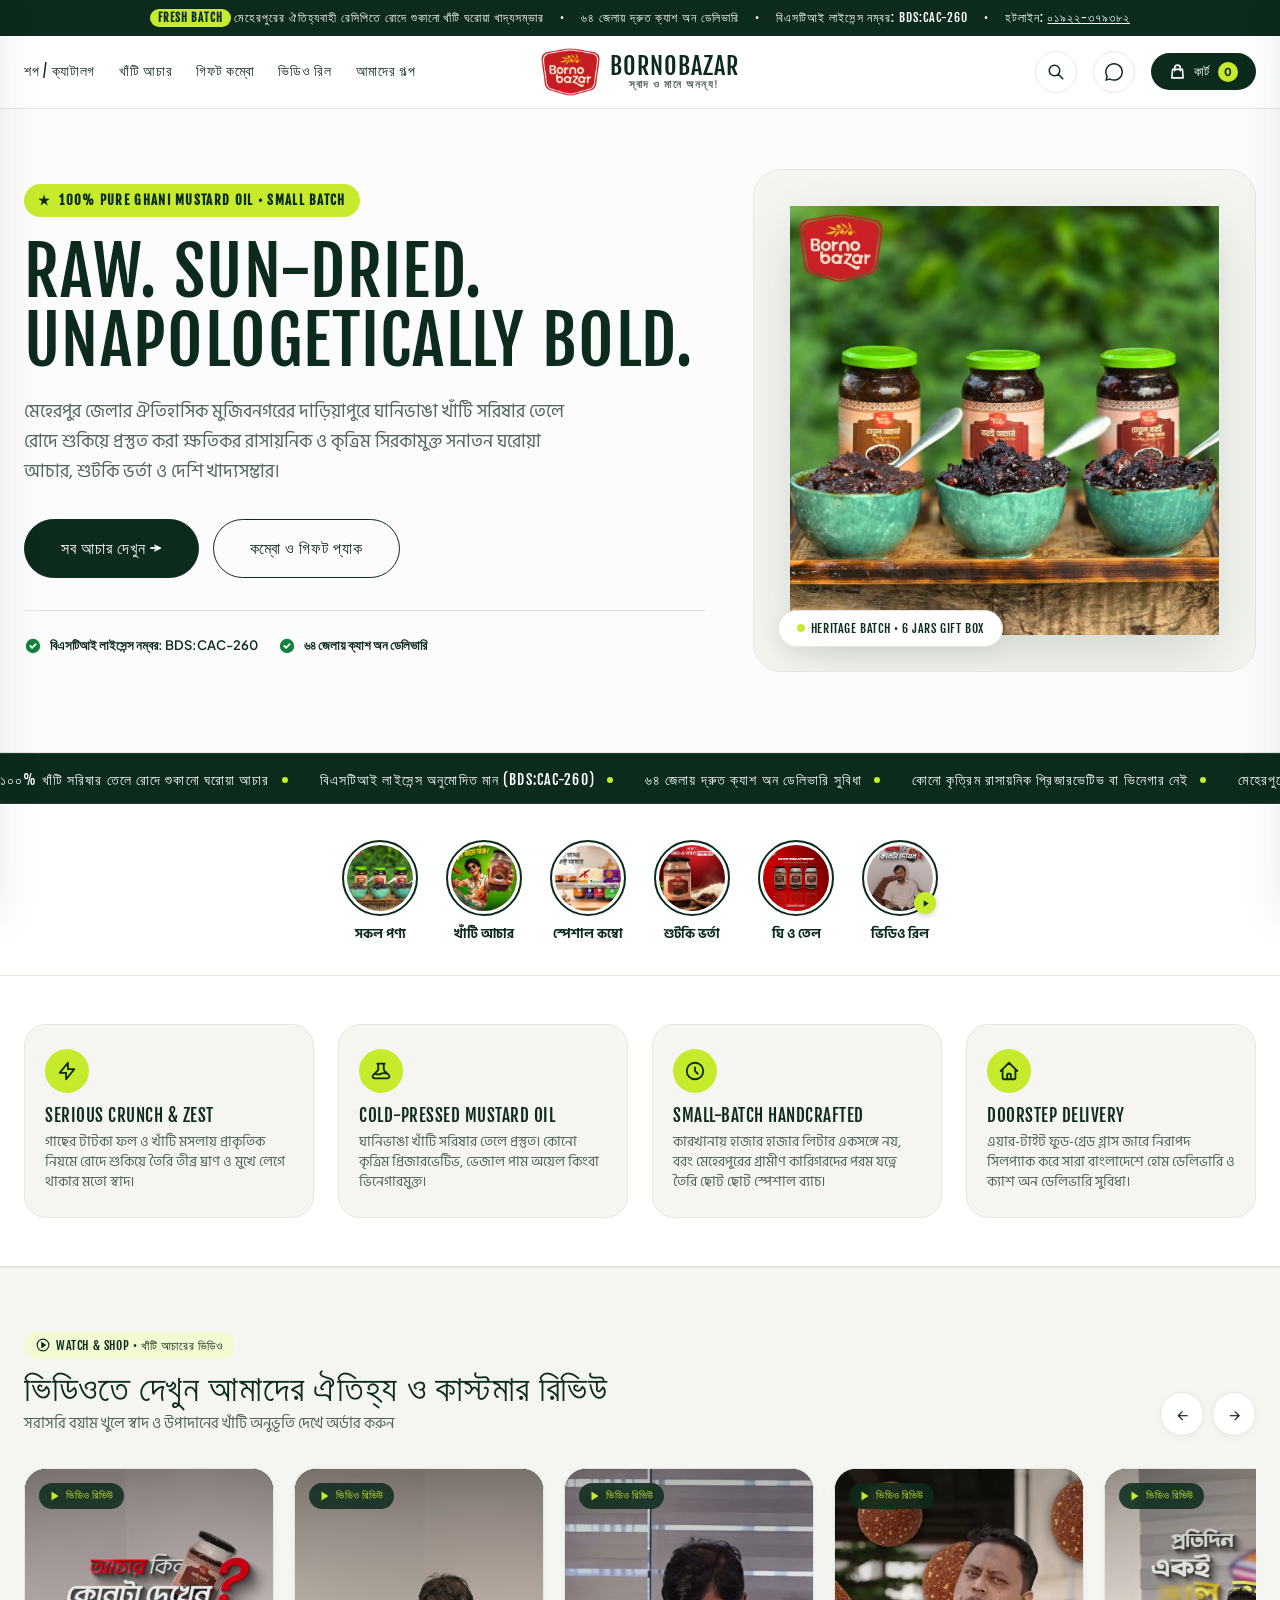
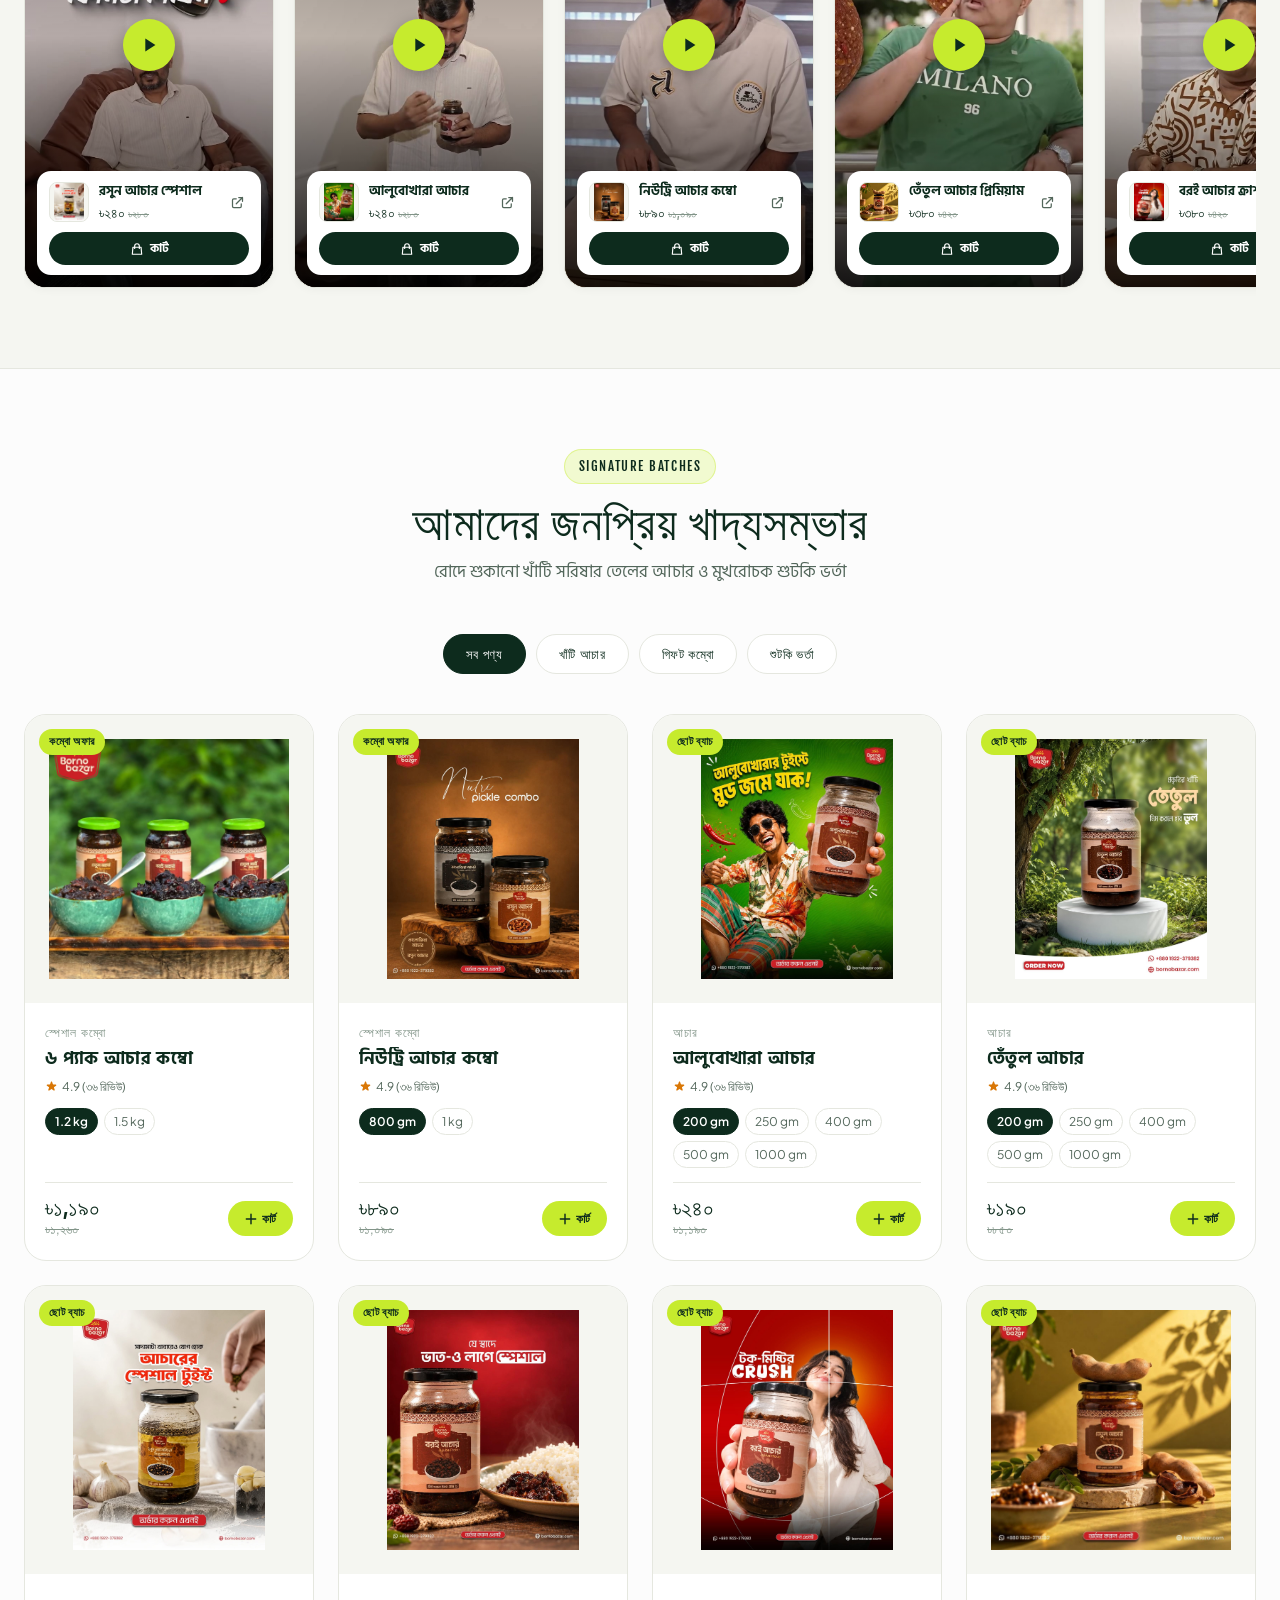
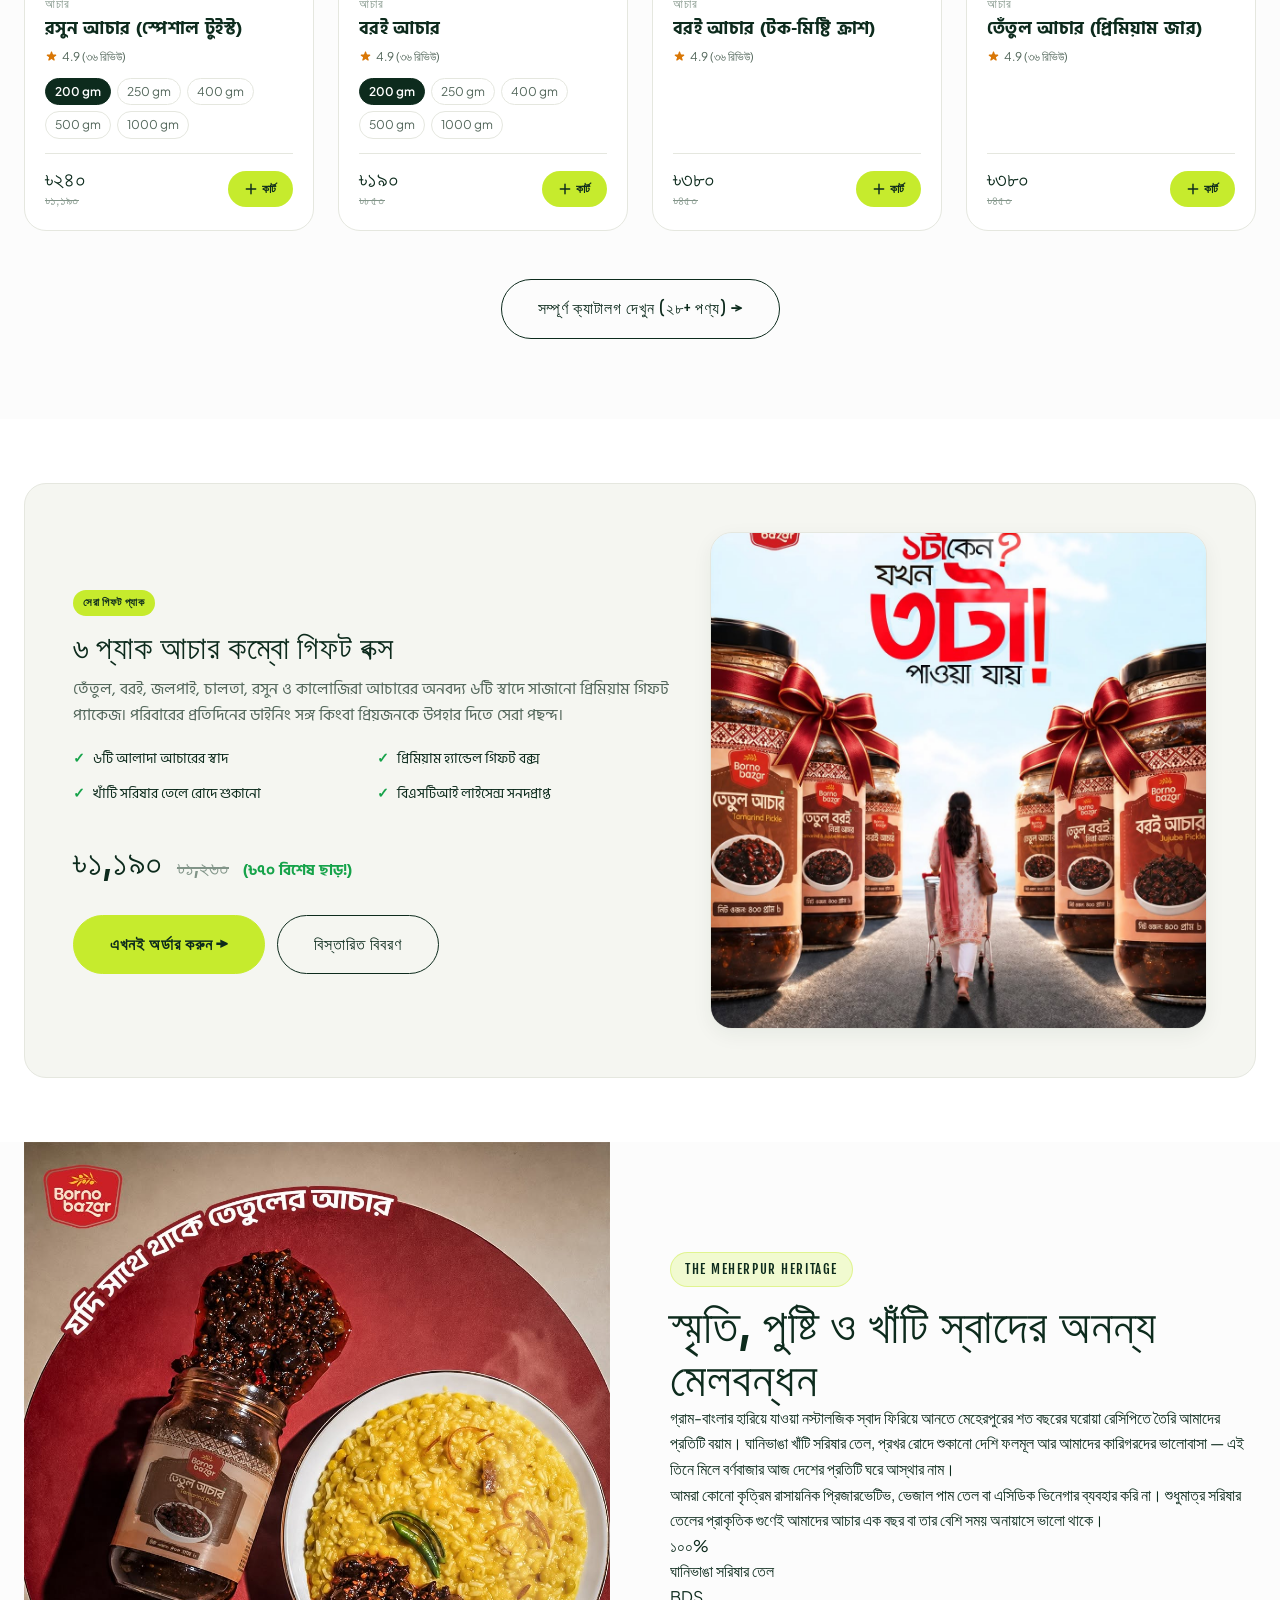
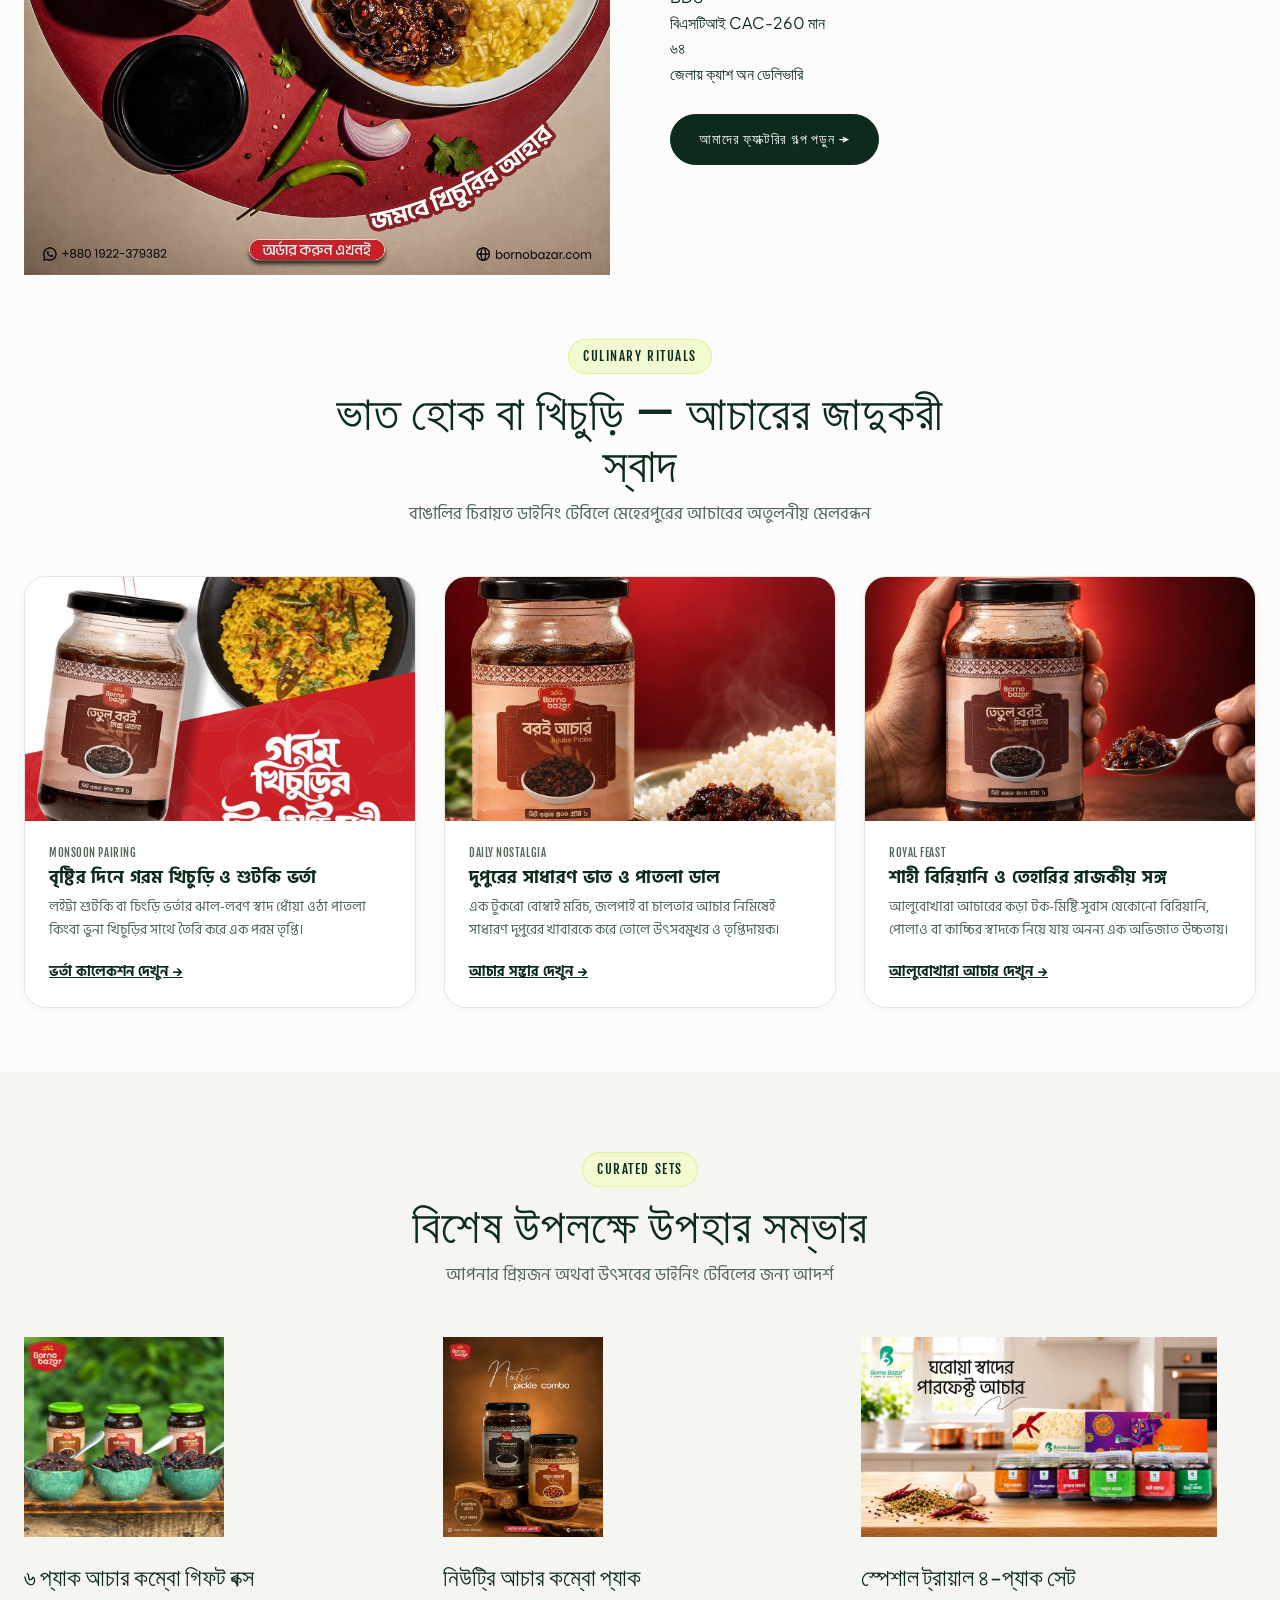
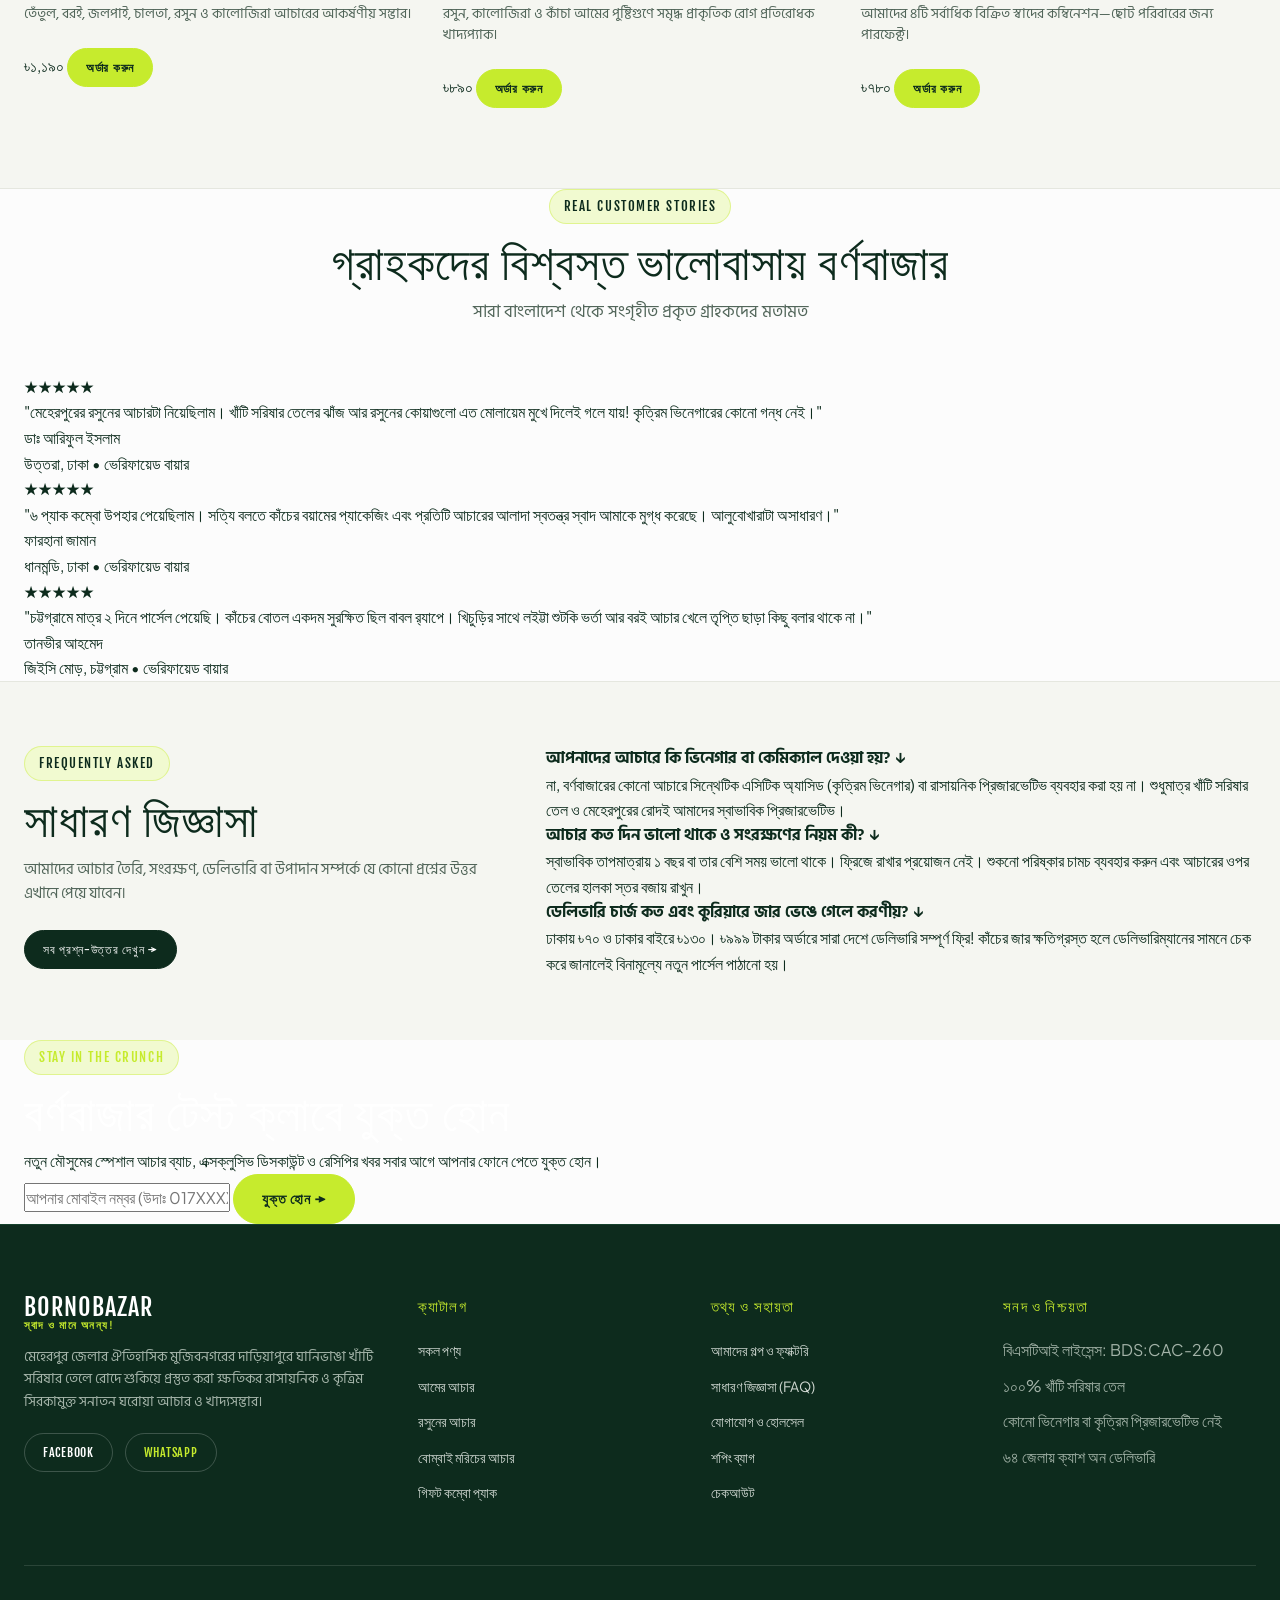
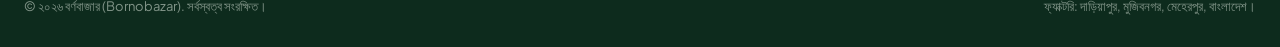
==== commit 6c13fdf4: "feat: add shoppable video reels carousel, continuous marquee ticker, circular story strip, dining pa" ====
--- a/index.html
+++ b/index.html
@@ -6,7 +6,7 @@
   <title>BORNOBAZAR (বর্ণবাজার) — Artisanal Small-Batch Pickles & Pure Handcrafted Foods</title>
   <meta name="description" content="Discover small-batch, handcrafted Bangladeshi pickles — sun-dried in pure cold-pressed mustard oil with zero synthetic vinegar or preservatives. Delivered nationwide.">
   <link rel="icon" href="Logo/bornobazar-logo.png" type="image/png">
-  <link rel="stylesheet" href="css/minimal.css?v=1.0">
+  <link rel="stylesheet" href="css/minimal.css?v=2.0">
 </head>
 <body>
 
@@ -18,6 +18,8 @@
       <span>৬৪ জেলায় দ্রুত ক্যাশ অন ডেলিভারি</span>
       <span>&bull;</span>
       <span>বিএসটিআই লাইসেন্স নম্বর: BDS:CAC-260</span>
+      <span>&bull;</span>
+      <span>হটলাইন: <a href="tel:01922379382" style="color: inherit; text-decoration: underline;">০১৯২২-৩৭৯৩৮২</a></span>
     </div>
   </div>
 
@@ -32,6 +34,7 @@
           <a href="shop.html" class="bb-nav-link">শপ / ক্যাটালগ</a>
           <a href="shop.html?cat=আচার" class="bb-nav-link">খাঁটি আচার</a>
           <a href="shop.html?cat=স্পেশাল কম্বো" class="bb-nav-link">গিফট কম্বো</a>
+          <a href="#home-reels-section" class="bb-nav-link">ভিডিও রিল</a>
           <a href="about.html" class="bb-nav-link">আমাদের গল্প</a>
         </nav>
       </div>
@@ -62,7 +65,7 @@
     </div>
   </header>
 
-  <!-- Editorial Hero Section -->
+  <!-- Editorial Hero Section (Fishtown Bold Aesthetics) -->
   <section class="bb-hero">
     <div class="bb-container bb-hero-grid">
       <div>
@@ -104,6 +107,69 @@
     </div>
   </section>
 
+  <!-- Continuous Marquee Ticker Tape (Fishtown Signature) -->
+  <div class="bb-marquee-bar" aria-label="হাইলাইটস বার">
+    <div class="bb-marquee-track">
+      <div class="bb-marquee-item"><span>১০০% খাঁটি সরিষার তেলে রোদে শুকানো ঘরোয়া আচার</span><span class="bb-marquee-dot"></span></div>
+      <div class="bb-marquee-item"><span>বিএসটিআই লাইসেন্স অনুমোদিত মান (BDS:CAC-260)</span><span class="bb-marquee-dot"></span></div>
+      <div class="bb-marquee-item"><span>৬৪ জেলায় দ্রুত ক্যাশ অন ডেলিভারি সুবিধা</span><span class="bb-marquee-dot"></span></div>
+      <div class="bb-marquee-item"><span>কোনো কৃত্রিম রাসায়নিক প্রিজারভেটিভ বা ভিনেগার নেই</span><span class="bb-marquee-dot"></span></div>
+      <div class="bb-marquee-item"><span>মেহেরপুরের ঐতিহ্যবাহী শত বছরের ঘরোয়া রেসিপি</span><span class="bb-marquee-dot"></span></div>
+      <div class="bb-marquee-item"><span>১০০% খাঁটি সরিষার তেলে রোদে শুকানো ঘরোয়া আচার</span><span class="bb-marquee-dot"></span></div>
+      <div class="bb-marquee-item"><span>বিএসটিআই লাইসেন্স অনুমোদিত মান (BDS:CAC-260)</span><span class="bb-marquee-dot"></span></div>
+      <div class="bb-marquee-item"><span>৬৪ জেলায় দ্রুত ক্যাশ অন ডেলিভারি সুবিধা</span><span class="bb-marquee-dot"></span></div>
+      <div class="bb-marquee-item"><span>কোনো কৃত্রিম রাসায়নিক প্রিজারভেটিভ বা ভিনেগার নেই</span><span class="bb-marquee-dot"></span></div>
+      <div class="bb-marquee-item"><span>মেহেরপুরের ঐতিহ্যবাহী শত বছরের ঘরোয়া রেসিপি</span><span class="bb-marquee-dot"></span></div>
+    </div>
+  </div>
+
+  <!-- Circular Stories / Category Highlights Strip ("Goosebumps" Style) -->
+  <section class="bb-collections-strip" aria-label="ক্যাটাগরি ব্রাউজার">
+    <div class="bb-container">
+      <div class="bb-collection-circles">
+        <a href="shop.html" class="bb-circle-item">
+          <div class="bb-circle-img-wrap">
+            <img src="All images/724500930_995387276435925_6032589404291467890_n.jpg" alt="সকল পণ্য">
+          </div>
+          <span class="bb-circle-label">সকল পণ্য</span>
+        </a>
+        <a href="shop.html?cat=আচার" class="bb-circle-item">
+          <div class="bb-circle-img-wrap">
+            <img src="All images/779787836_1049495257691793_4108399455579486072_n.jpg" alt="ঐতিহ্যবাহী আচার">
+          </div>
+          <span class="bb-circle-label">খাঁটি আচার</span>
+        </a>
+        <a href="shop.html?cat=স্পেশাল কম্বো" class="bb-circle-item">
+          <div class="bb-circle-img-wrap">
+            <img src="All images/727178380_1000519899255996_2655265046366657821_n.avif" alt="স্পেশাল কম্বো">
+          </div>
+          <span class="bb-circle-label">স্পেশাল কম্বো</span>
+        </a>
+        <a href="shop.html?cat=শুটকি ভর্তা" class="bb-circle-item">
+          <div class="bb-circle-img-wrap">
+            <img src="All images/809227374_1069914088983243_167875105315745262_n.jpg" alt="শুটকি ভর্তা">
+          </div>
+          <span class="bb-circle-label">শুটকি ভর্তা</span>
+        </a>
+        <a href="shop.html?cat=ঘি ও তেল" class="bb-circle-item">
+          <div class="bb-circle-img-wrap">
+            <img src="All images/771471980_1039984395309546_7809941999449118754_n.jpg" alt="ঘি ও সরিষার তেল">
+          </div>
+          <span class="bb-circle-label">ঘি ও তেল</span>
+        </a>
+        <a href="#home-reels-section" class="bb-circle-item">
+          <div class="bb-circle-img-wrap bb-circle-video-badge">
+            <img src="videos/poster_1.jpg" alt="ভিডিও রিল">
+            <span class="bb-circle-play-badge">
+              <svg width="11" height="11" viewBox="0 0 24 24" fill="currentColor"><polygon points="8 5 19 12 8 19 8 5"/></svg>
+            </span>
+          </div>
+          <span class="bb-circle-label">ভিডিও রিল</span>
+        </a>
+      </div>
+    </div>
+  </section>
+
   <!-- The 4 Brand Pillars (Fishtown Style) -->
   <section class="bb-pillars">
     <div class="bb-container bb-pillars-grid">
@@ -141,7 +207,12 @@
     </div>
   </section>
 
-  <!-- Featured Collection Showcase -->
+  <!-- ★ NEW SHOPPABLE VIDEO REELS SECTION (WATCH & SHOP) -->
+  <section class="bb-reels-section" id="home-reels-section">
+    <!-- Dynamically rendered by BornobazarMinimal.renderReelsSection() -->
+  </section>
+
+  <!-- Featured Collection Showcase with Category Tabs -->
   <section class="bb-products-section">
     <div class="bb-container">
       <div class="section-header-wrap">
@@ -150,199 +221,325 @@
         <p class="section-subtitle">রোদে শুকানো খাঁটি সরিষার তেলের আচার ও মুখরোচক শুটকি ভর্তা</p>
       </div>
 
+      <!-- Filter Tabs -->
       <div class="bb-filter-bar">
-        <button type="button" class="bb-filter-pill active" data-cat="all">সকল পণ্য</button>
+        <button type="button" class="bb-filter-pill active" data-cat="all">সব পণ্য</button>
         <button type="button" class="bb-filter-pill" data-cat="আচার">খাঁটি আচার</button>
         <button type="button" class="bb-filter-pill" data-cat="স্পেশাল কম্বো">গিফট কম্বো</button>
         <button type="button" class="bb-filter-pill" data-cat="শুটকি ভর্তা">শুটকি ভর্তা</button>
-        <button type="button" class="bb-filter-pill" data-cat="মিষ্টি ও স্প্রেড">মিষ্টি ও নাড়ু</button>
-      </div>
-
+      </div>
+
+      <!-- Products Grid -->
       <div class="bb-products-grid" id="home-featured-grid">
-        <!-- Rendered dynamically by minimal.js -->
-      </div>
-
-      <div style="text-align: center; margin-top: 50px;">
-        <a href="shop.html" class="btn-pill btn-forest btn-lg">সকল ২৮টি পণ্য দেখুন &rarr;</a>
-      </div>
-    </div>
-  </section>
-
-  <!-- Pickled with Purpose Editorial Story -->
-  <section class="bb-story-section">
+        <!-- Dynamically injected by BornobazarMinimal.initHomePage() -->
+      </div>
+
+      <div style="text-align: center; margin-top: 48px;">
+        <a href="shop.html" class="btn-pill btn-outline btn-lg">সম্পূর্ণ ক্যাটালগ দেখুন (২৮+ পণ্য) &rarr;</a>
+      </div>
+    </div>
+  </section>
+
+  <!-- SIGNATURE COMBO SPOTLIGHT (6-Pack Heritage Gift Box) -->
+  <section class="bb-combo-feature">
+    <div class="bb-container">
+      <div class="bb-combo-box">
+        <div>
+          <span class="bb-card-badge" style="position: static; display: inline-block; margin-bottom: 14px;">সেরা গিফট প্যাক</span>
+          <h2 class="h2" style="font-size: 32px; margin-bottom: 12px;">৬ প্যাক আচার কম্বো গিফট বক্স</h2>
+          <p style="font-family: var(--font-bn); font-size: 16px; color: var(--bb-text-muted); line-height: 1.6; margin-bottom: 20px;">
+            তেঁতুল, বরই, জলপাই, চালতা, রসুন ও কালোজিরা আচারের অনবদ্য ৬টি স্বাদে সাজানো প্রিমিয়াম গিফট প্যাকেজ। পরিবারের প্রতিদিনের ডাইনিং সঙ্গ কিংবা প্রিয়জনকে উপহার দিতে সেরা পছন্দ।
+          </p>
+          <div class="bb-combo-flock">
+            <div class="bb-combo-flock-item"><span class="bb-check-mark">&#10003;</span><span>৬টি আলাদা আচারের স্বাদ</span></div>
+            <div class="bb-combo-flock-item"><span class="bb-check-mark">&#10003;</span><span>প্রিমিয়াম হ্যান্ডেল গিফট বক্স</span></div>
+            <div class="bb-combo-flock-item"><span class="bb-check-mark">&#10003;</span><span>খাঁটি সরিষার তেলে রোদে শুকানো</span></div>
+            <div class="bb-combo-flock-item"><span class="bb-check-mark">&#10003;</span><span>বিএসটিআই লাইসেন্স সনদপ্রাপ্ত</span></div>
+          </div>
+          <div style="display: flex; align-items: baseline; gap: 14px; margin-bottom: 24px;">
+            <span style="font-family: var(--font-display); font-size: 36px; color: var(--bb-forest);">৳১,১৯০</span>
+            <span style="font-family: var(--font-display); font-size: 20px; color: var(--bb-text-light); text-decoration: line-through;">৳১,২৬০</span>
+            <span style="font-family: var(--font-bn); font-weight: 700; color: #16A34A; font-size: 15px;">(৳৭০ বিশেষ ছাড়!)</span>
+          </div>
+          <div style="display: flex; gap: 12px; flex-wrap: wrap;">
+            <button type="button" class="btn-pill btn-lime btn-lg" onclick="BornobazarMinimal.addToCart('BB-COM-001', '1.2 kg', 1)">
+              এখনই অর্ডার করুন &rarr;
+            </button>
+            <a href="product.html?id=BB-COM-001" class="btn-pill btn-outline btn-lg">
+              বিস্তারিত বিবরণ
+            </a>
+          </div>
+        </div>
+        <div style="text-align: center;">
+          <img src="All images/843240332_1094477496526902_5980914284984851090_n.jpg" alt="৬ প্যাক আচার কম্বো বক্স" style="border-radius: var(--radius-card); border: 1px solid var(--bb-border); width: 100%; aspect-ratio: 1/1; object-fit: cover; box-shadow: var(--shadow-md);">
+        </div>
+      </div>
+    </div>
+  </section>
+
+  <!-- Editorial Storytelling / Heritage Mosaic (Fishtown Aesthetic) -->
+  <section class="bb-story">
     <div class="bb-container bb-story-grid">
+      <div class="bb-story-media">
+        <img src="All images/785146431_1053747143933271_4400781519732200893_n.jpg" alt="মেহেরপুরের রৌদ্রে আচার শুকানো">
+      </div>
       <div>
-        <span class="section-label" style="background: rgba(198, 235, 45, 0.2); color: var(--bb-lime); border-color: var(--bb-lime);">PICKLED WITH PURPOSE</span>
-        <h2>গ্রামীণ মেহেরপুরের রোদেলা ঐতিহ্য ও মাটির সুবাস</h2>
-        <div class="bb-story-quote">
-          &ldquo;কোনো কৃত্রিম ভিনেগার নয়, কেমিক্যাল নয় — খাঁটি সরিষার তেলে রোদে শুকিয়েই তৈরি হয় আমাদের প্রতিটি জার।&rdquo;
-        </div>
-        <p class="bb-story-text">
-          মুজিবনগরের ঐতিহাসিক দাড়িয়াপুরে আমাদের নিজস্ব প্রস্তুতকেন্দ্রে পরম মমতায় তৈরি হয় বর্ণবাজারের প্রতিটি খাদ্যপণ্য। আমাদের লক্ষ্য শুধু ব্যবসা নয়, বরং বাংলার বিলুপ্তপ্রায় চিরায়ত ঘরোয়া আচারের খাঁটি স্বাদ ও মানকে আধুনিক স্বাস্থ্যসম্মত ফুড-গ্রেড প্যাকেজিংয়ে দেশের প্রতিটি পরিবারের ডাইনিং টেবিলে ফিরিয়ে আনা।
+        <span class="section-label">THE MEHERPUR HERITAGE</span>
+        <h2 class="h2">স্মৃতি, পুষ্টি ও খাঁটি স্বাদের অনন্য মেলবন্ধন</h2>
+        <p class="bb-story-p">
+          গ্রাম-বাংলার হারিয়ে যাওয়া নস্টালজিক স্বাদ ফিরিয়ে আনতে মেহেরপুরের শত বছরের ঘরোয়া রেসিপিতে তৈরি আমাদের প্রতিটি বয়াম। ঘানিভাঙা খাঁটি সরিষার তেল, প্রখর রোদে শুকানো দেশি ফলমূল আর আমাদের কারিগরদের ভালোবাসা — এই তিনে মিলে বর্ণবাজার আজ দেশের প্রতিটি ঘরে আস্থার নাম।
         </p>
-
-        <div class="bb-story-stats">
-          <div>
-            <div class="bb-stat-number">২৮+</div>
-            <div class="bb-stat-label">স্বতন্ত্র খাদ্যপণ্য</div>
-          </div>
-          <div>
-            <div class="bb-stat-number">১০০%</div>
-            <div class="bb-stat-label">কেমিক্যালমুক্ত ও প্রাকৃতিক</div>
-          </div>
-          <div>
-            <div class="bb-stat-number">৬৪</div>
-            <div class="bb-stat-label">জেলায় হোম ডেলিভারি</div>
-          </div>
-        </div>
-      </div>
-
-      <div class="bb-story-image-wrap">
-        <img src="All images/825327284_1084767320831253_7499887150210209201_n.jpg" alt="বর্ণবাজার আচার প্রস্তুত প্রণালী">
-      </div>
-    </div>
-  </section>
-
-  <!-- Curated Variety Bento Grid -->
+        <p class="bb-story-p">
+          আমরা কোনো কৃত্রিম রাসায়নিক প্রিজারভেটিভ, ভেজাল পাম তেল বা এসিডিক ভিনেগার ব্যবহার করি না। শুধুমাত্র সরিষার তেলের প্রাকৃতিক গুণেই আমাদের আচার এক বছর বা তার বেশি সময় অনায়াসে ভালো থাকে।
+        </p>
+
+        <div class="bb-stats-grid">
+          <div class="bb-stat-card">
+            <div class="bb-stat-num">১০০%</div>
+            <div class="bb-stat-text">ঘানিভাঙা সরিষার তেল</div>
+          </div>
+          <div class="bb-stat-card">
+            <div class="bb-stat-num">BDS</div>
+            <div class="bb-stat-text">বিএসটিআই CAC-260 মান</div>
+          </div>
+          <div class="bb-stat-card">
+            <div class="bb-stat-num">৬৪</div>
+            <div class="bb-stat-text">জেলায় ক্যাশ অন ডেলিভারি</div>
+          </div>
+        </div>
+
+        <div style="margin-top: 28px;">
+          <a href="about.html" class="btn-pill btn-forest">আমাদের ফ্যাক্টরির গল্প পড়ুন &rarr;</a>
+        </div>
+      </div>
+    </div>
+  </section>
+
+  <!-- TRADITIONAL DINING PAIRINGS ("ভাত হোক বা খিচুড়ি — আচারের জাদুকরী স্বাদ") -->
+  <section class="bb-pairings-section">
+    <div class="bb-container">
+      <div class="section-header-wrap" style="text-align: center;">
+        <span class="section-label">CULINARY RITUALS</span>
+        <h2 class="h2">ভাত হোক বা খিচুড়ি — আচারের জাদুকরী স্বাদ</h2>
+        <p class="section-subtitle">বাঙালির চিরায়ত ডাইনিং টেবিলে মেহেরপুরের আচারের অতুলনীয় মেলবন্ধন</p>
+      </div>
+
+      <div class="bb-pairings-grid">
+        <div class="bb-pairing-card">
+          <img src="All images/810421901_1071418575499461_3924094265959788429_n.jpg" alt="গরম খিচুড়ির সাথে শুটকি ভর্তা" class="bb-pairing-media">
+          <div class="bb-pairing-content">
+            <div class="bb-pairing-tag">MONSOON PAIRING</div>
+            <h3 class="bb-pairing-title">বৃষ্টির দিনে গরম খিচুড়ি ও শুটকি ভর্তা</h3>
+            <p class="bb-pairing-desc">লইট্টা শুটকি বা চিংড়ি ভর্তার ঝাল-লবণ স্বাদ ধোঁয়া ওঠা পাতলা কিংবা ভুনা খিচুড়ির সাথে তৈরি করে এক পরম তৃপ্তি।</p>
+            <a href="shop.html?cat=শুটকি ভর্তা" class="bb-pairing-link">ভর্তা কালেকশন দেখুন &rarr;</a>
+          </div>
+        </div>
+
+        <div class="bb-pairing-card">
+          <img src="All images/809227374_1069914088983243_167875105315745262_n.jpg" alt="ভাত ও ডালে স্পেশাল আচার" class="bb-pairing-media">
+          <div class="bb-pairing-content">
+            <div class="bb-pairing-tag">DAILY NOSTALGIA</div>
+            <h3 class="bb-pairing-title">দুপুরের সাধারণ ভাত ও পাতলা ডাল</h3>
+            <p class="bb-pairing-desc">এক টুকরো বোম্বাই মরিচ, জলপাই বা চালতার আচার নিমিষেই সাধারণ দুপুরের খাবারকে করে তোলে উৎসবমুখর ও তৃপ্তিদায়ক।</p>
+            <a href="shop.html?cat=আচার" class="bb-pairing-link">আচার সম্ভার দেখুন &rarr;</a>
+          </div>
+        </div>
+
+        <div class="bb-pairing-card">
+          <img src="All images/800958925_1066158106025508_644983458927029991_n.jpg" alt="পোলাও বিরিয়ানিতে আলুবোখারা আচার" class="bb-pairing-media">
+          <div class="bb-pairing-content">
+            <div class="bb-pairing-tag">ROYAL FEAST</div>
+            <h3 class="bb-pairing-title">শাহী বিরিয়ানি ও তেহারির রাজকীয় সঙ্গ</h3>
+            <p class="bb-pairing-desc">আলুবোখারা আচারের কড়া টক-মিষ্টি সুবাস যেকোনো বিরিয়ানি, পোলাও বা কাচ্চির স্বাদকে নিয়ে যায় অনন্য এক অভিজাত উচ্চতায়।</p>
+            <a href="product.html?id=BB-ACH-002" class="bb-pairing-link">আলুবোখারা আচার দেখুন &rarr;</a>
+          </div>
+        </div>
+      </div>
+    </div>
+  </section>
+
+  <!-- Curated Bento Packs Section (Fishtown High-End Packs) -->
   <section class="bb-bento-section">
     <div class="bb-container">
-      <div class="section-header-wrap">
-        <span class="section-label">CURATED FOR FOODIES</span>
-        <h2 class="h2">বিশেষ সংকলন ও উপহার প্যাক</h2>
-        <p class="section-subtitle">উপহার দিন কিংবা নিজের ডাইনিং টেবিল সাজান খাঁটি স্বাদে</p>
+      <div class="section-header-wrap" style="text-align: center;">
+        <span class="section-label">CURATED SETS</span>
+        <h2 class="h2">বিশেষ উপলক্ষে উপহার সম্ভার</h2>
+        <p class="section-subtitle">আপনার প্রিয়জন অথবা উৎসবের ডাইনিং টেবিলের জন্য আদর্শ</p>
       </div>
 
       <div class="bb-bento-grid">
-        <div class="bb-bento-tile">
-          <span class="bb-bento-badge">মাস্টার গিফট বক্স</span>
-          <h3 class="bb-bento-title">৬ প্যাক আচার কম্বো</h3>
-          <p class="bb-bento-desc">তেঁতুল, বরই, আলুবোখারা, রসুন, কালোজিরা ও স্পেশাল মিক্স আচারের আকর্ষণীয় লাক্সারি উপহার সেট।</p>
-          <div class="bb-bento-media">
-            <img src="All images/724500930_995387276435925_6032589404291467890_n.jpg" alt="৬ প্যাক আচার কম্বো">
-          </div>
-          <a href="product.html?id=BB-COM-001" class="btn-pill btn-forest btn-full">কম্বো অর্ডার করুন &rarr;</a>
-        </div>
-
-        <div class="bb-bento-tile">
-          <span class="bb-bento-badge">স্বাস্থ্য ও পুষ্টি</span>
-          <h3 class="bb-bento-title">রসুন ও কালোজিরা আচার</h3>
-          <p class="bb-bento-desc">রোগ প্রতিরোধ ক্ষমতা বাড়াতে ও গ্যাস্ট্রিক নিয়ন্ত্রণে মেহেরপুরের ঐতিহ্যবাহী ভেষজ রেসিপিতে তৈরি।</p>
-          <div class="bb-bento-media">
-            <img src="All images/788601539_1056888763619109_5968941487902862885_n.jpg" alt="রসুন ও কালোজিরা আচার">
-          </div>
-          <a href="product.html?id=BB-COM-006" class="btn-pill btn-forest btn-full">বিস্তারিত দেখুন &rarr;</a>
-        </div>
-
-        <div class="bb-bento-tile">
-          <span class="bb-bento-badge">ঝাল ও ঝাঁজালো</span>
-          <h3 class="bb-bento-title">ঐতিহ্যবাহী শুটকি ভর্তা</h3>
-          <p class="bb-bento-desc">গরম ভাতের সাথে অতুলনীয় স্বাদ — ইলিশ, চিংড়ি, লইট্টা ও ছুরি মাছের খাঁটি তেলে ভাজা দেশি শুটকি ভর্তা।</p>
-          <div class="bb-bento-media">
-            <img src="All images/848697967_1097457239562261_3710376585781267984_n.jpg" alt="ঐতিহ্যবাহী শুটকি ভর্তা">
-          </div>
-          <a href="shop.html?cat=শুটকি ভর্তা" class="btn-pill btn-forest btn-full">শুটকি ভর্তা দেখুন &rarr;</a>
-        </div>
-      </div>
-    </div>
-  </section>
-
-  <!-- Real Customer Testimonials (Fishtown Style) -->
-  <section class="bb-reviews-section">
-    <div class="bb-container">
-      <div class="section-header-wrap">
-        <span class="section-label">REAL CUSTOMER WORDS</span>
-        <h2 class="h2">গ্রাহকদের ভালো লাগার অভিজ্ঞতা</h2>
-        <p class="section-subtitle">হাজারো ভোজনরসিকের প্রথম পছন্দ বর্ণবাজার</p>
-      </div>
-
-      <div class="bb-reviews-grid">
-        <div class="bb-review-card">
-          <div>
-            <div class="bb-review-stars">★★★★★</div>
-            <div class="bb-review-headline">সেরা খাঁটি সরিষার তেলের আচার!</div>
-            <p class="bb-review-body">&ldquo;বাজারের আচারে সবসময় ভিনেগারের তীব্র গন্ধ পাওয়া যায়, কিন্তু বর্ণবাজারের জলপাই ও আলুবোখারা আচারে একদম দাদীর হাতের খাঁটি রোদের ঘ্রাণ পেয়েছি। অসম্ভব সুস্বাদু!&rdquo;</p>
-          </div>
-          <div class="bb-reviewer">
-            <span>তানভীর আহমেদ</span>
-            <span class="bb-reviewer-verified">✓ ভেরিফায়েড ক্রেতা (উত্তরা, ঢাকা)</span>
-          </div>
-        </div>
-
-        <div class="bb-review-card">
-          <div>
-            <div class="bb-review-stars">★★★★★</div>
-            <div class="bb-review-headline">৬ প্যাক কম্বো উপহারের জন্য পারফেক্ট</div>
-            <p class="bb-review-body">&ldquo;আমার শ্বশুরবাড়িতে উপহার হিসেবে ৬ প্যাকের বক্সটি পাঠিয়েছিলাম। সবাই খুব প্রশংসা করেছে। প্যাকেজিং প্রিমিয়াম আর প্রতিটি বয়ামের স্বাদ অতুলনীয়!&rdquo;</p>
-          </div>
-          <div class="bb-reviewer">
-            <span>ফারহানা রহমান</span>
-            <span class="bb-reviewer-verified">✓ ভেরিফায়েড ক্রেতা (ধানমন্ডি, ঢাকা)</span>
-          </div>
-        </div>
-
-        <div class="bb-review-card">
-          <div>
-            <div class="bb-review-stars">★★★★★</div>
-            <div class="bb-review-headline">চিংড়ি শুটকি ভর্তার অসাধারণ স্বাদ</div>
-            <p class="bb-review-body">&ldquo;গরম ভাতের সাথে চিংড়ি শুটকি ভর্তা দিয়ে এক নিমিষেই খাওয়া শেষ হয়ে যায়। তেল ও মসলার পরিমাণ একদম পারফেক্ট। নিয়মিত অর্ডার করার মতো খাদ্যপণ্য।&rdquo;</p>
-          </div>
-          <div class="bb-reviewer">
-            <span>রাশেদুল করিম</span>
-            <span class="bb-reviewer-verified">✓ ভেরিফায়েড ক্রেতা (চট্টগ্রাম)</span>
-          </div>
-        </div>
-      </div>
-    </div>
-  </section>
-
-  <!-- Newsletter Section (Fishtown Style) -->
-  <section class="bb-newsletter-section">
-    <div class="bb-container bb-newsletter-wrap">
-      <h2 class="h2 bb-newsletter-title">GET THE INSIDE CRUNCH</h2>
-      <p class="bb-newsletter-desc">নতুন মৌসুমের স্পেশাল আচার ব্যাচ ও বিশেষ ডিসকাউন্ট অফার সবার আগে পেতে আপনার ইমেইল দিয়ে রাখুন।</p>
-      <form class="bb-newsletter-form" onsubmit="event.preventDefault(); alert('ধন্যবাদ! আপনি সফলভাবে সাবস্ক্রাইব করেছেন।'); this.reset();">
-        <input type="email" required placeholder="আপনার ইমেইল অ্যাড্রেস লিখুন" class="bb-newsletter-input">
-        <button type="submit" class="btn-pill btn-forest">যুক্ত হোন &rarr;</button>
+        <div class="bb-bento-card">
+          <img src="All images/724500930_995387276435925_6032589404291467890_n.jpg" alt="৬ প্যাক কম্বো" class="bb-bento-media">
+          <div class="bb-bento-content">
+            <div class="bb-bento-title">৬ প্যাক আচার কম্বো গিফট বক্স</div>
+            <p class="bb-bento-desc">তেঁতুল, বরই, জলপাই, চালতা, রসুন ও কালোজিরা আচারের আকর্ষণীয় সম্ভার।</p>
+            <div class="bb-bento-footer">
+              <span class="bb-bento-price">৳১,১৯০</span>
+              <button type="button" class="btn-pill btn-lime btn-sm" onclick="BornobazarMinimal.addToCart('BB-COM-001', '1.2 kg', 1)">অর্ডার করুন</button>
+            </div>
+          </div>
+        </div>
+
+        <div class="bb-bento-card">
+          <img src="All images/788601539_1056888763619109_5968941487902862885_n.jpg" alt="নিউট্রি আচার কম্বো" class="bb-bento-media">
+          <div class="bb-bento-content">
+            <div class="bb-bento-title">নিউট্রি আচার কম্বো প্যাক</div>
+            <p class="bb-bento-desc">রসুন, কালোজিরা ও কাঁচা আমের পুষ্টিগুণে সমৃদ্ধ প্রাকৃতিক রোগ প্রতিরোধক খাদ্যপ্যাক।</p>
+            <div class="bb-bento-footer">
+              <span class="bb-bento-price">৳৮৯০</span>
+              <button type="button" class="btn-pill btn-lime btn-sm" onclick="BornobazarMinimal.addToCart('BB-COM-006', '800 gm', 1)">অর্ডার করুন</button>
+            </div>
+          </div>
+        </div>
+
+        <div class="bb-bento-card">
+          <img src="All images/727178380_1000519899255996_2655265046366657821_n.avif" alt="স্পেশাল সেভার সেট" class="bb-bento-media">
+          <div class="bb-bento-content">
+            <div class="bb-bento-title">স্পেশাল ট্রায়াল ৪-প্যাক সেট</div>
+            <p class="bb-bento-desc">আমাদের ৪টি সর্বাধিক বিক্রিত স্বাদের কম্বিনেশন—ছোট পরিবারের জন্য পারফেক্ট।</p>
+            <div class="bb-bento-footer">
+              <span class="bb-bento-price">৳৭৮০</span>
+              <button type="button" class="btn-pill btn-lime btn-sm" onclick="BornobazarMinimal.addToCart('BB-COM-002', '800 gm', 1)">অর্ডার করুন</button>
+            </div>
+          </div>
+        </div>
+      </div>
+    </div>
+  </section>
+
+  <!-- Testimonials & Customer Proof (Fishtown / Judge.me Minimal) -->
+  <section class="bb-testimonials">
+    <div class="bb-container">
+      <div class="section-header-wrap" style="text-align: center;">
+        <span class="section-label">REAL CUSTOMER STORIES</span>
+        <h2 class="h2">গ্রাহকদের বিশ্বস্ত ভালোবাসায় বর্ণবাজার</h2>
+        <p class="section-subtitle">সারা বাংলাদেশ থেকে সংগৃহীত প্রকৃত গ্রাহকদের মতামত</p>
+      </div>
+
+      <div class="bb-test-grid">
+        <div class="bb-test-card">
+          <div class="bb-test-stars">★★★★★</div>
+          <p class="bb-test-quote">"মেহেরপুরের রসুনের আচারটা নিয়েছিলাম। খাঁটি সরিষার তেলের ঝাঁজ আর রসুনের কোয়াগুলো এত মোলায়েম মুখে দিলেই গলে যায়! কৃত্রিম ভিনেগারের কোনো গন্ধ নেই।"</p>
+          <div class="bb-test-author">ডাঃ আরিফুল ইসলাম</div>
+          <div class="bb-test-location">উত্তরা, ঢাকা &bull; ভেরিফায়েড বায়ার</div>
+        </div>
+
+        <div class="bb-test-card">
+          <div class="bb-test-stars">★★★★★</div>
+          <p class="bb-test-quote">"৬ প্যাক কম্বো উপহার পেয়েছিলাম। সত্যি বলতে কাঁচের বয়ামের প্যাকেজিং এবং প্রতিটি আচারের আলাদা স্বতন্ত্র স্বাদ আমাকে মুগ্ধ করেছে। আলুবোখারাটা অসাধারণ।"</p>
+          <div class="bb-test-author">ফারহানা জামান</div>
+          <div class="bb-test-location">ধানমন্ডি, ঢাকা &bull; ভেরিফায়েড বায়ার</div>
+        </div>
+
+        <div class="bb-test-card">
+          <div class="bb-test-stars">★★★★★</div>
+          <p class="bb-test-quote">"চট্টগ্রামে মাত্র ২ দিনে পার্সেল পেয়েছি। কাঁচের বোতল একদম সুরক্ষিত ছিল বাবল র‍্যাপে। খিচুড়ির সাথে লইট্টা শুটকি ভর্তা আর বরই আচার খেলে তৃপ্তি ছাড়া কিছু বলার থাকে না।"</p>
+          <div class="bb-test-author">তানভীর আহমেদ</div>
+          <div class="bb-test-location">জিইসি মোড়, চট্টগ্রাম &bull; ভেরিফায়েড বায়ার</div>
+        </div>
+      </div>
+    </div>
+  </section>
+
+  <!-- HOMEPAGE FAQ ACCORDION -->
+  <section class="bb-faq-home-section">
+    <div class="bb-container">
+      <div class="bb-faq-home-grid">
+        <div>
+          <span class="section-label">FREQUENTLY ASKED</span>
+          <h2 class="h2" style="margin-bottom: 12px;">সাধারণ জিজ্ঞাসা</h2>
+          <p style="font-family: var(--font-bn); color: var(--bb-text-muted); font-size: 15px; line-height: 1.6; margin-bottom: 24px;">
+            আমাদের আচার তৈরি, সংরক্ষণ, ডেলিভারি বা উপাদান সম্পর্কে যে কোনো প্রশ্নের উত্তর এখানে পেয়ে যাবেন।
+          </p>
+          <a href="faq.html" class="btn-pill btn-forest btn-sm">সব প্রশ্ন-উত্তর দেখুন &rarr;</a>
+        </div>
+
+        <div class="bb-accordion-wrap">
+          <div class="bb-accordion-item" style="border-top: none; padding-top: 0;">
+            <div class="bb-accordion-btn" style="font-family: var(--font-bn); font-weight: 700; font-size: 16px;">
+              <span>আপনাদের আচারে কি ভিনেগার বা কেমিক্যাল দেওয়া হয়?</span>
+              <span>&darr;</span>
+            </div>
+            <div class="bb-accordion-content">
+              না, বর্ণবাজারের কোনো আচারে সিন্থেটিক এসিটিক অ্যাসিড (কৃত্রিম ভিনেগার) বা রাসায়নিক প্রিজারভেটিভ ব্যবহার করা হয় না। শুধুমাত্র খাঁটি সরিষার তেল ও মেহেরপুরের রোদই আমাদের স্বাভাবিক প্রিজারভেটিভ।
+            </div>
+          </div>
+
+          <div class="bb-accordion-item">
+            <div class="bb-accordion-btn" style="font-family: var(--font-bn); font-weight: 700; font-size: 16px;">
+              <span>আচার কত দিন ভালো থাকে ও সংরক্ষণের নিয়ম কী?</span>
+              <span>&darr;</span>
+            </div>
+            <div class="bb-accordion-content">
+              স্বাভাবিক তাপমাত্রায় ১ বছর বা তার বেশি সময় ভালো থাকে। ফ্রিজে রাখার প্রয়োজন নেই। শুকনো পরিষ্কার চামচ ব্যবহার করুন এবং আচারের ওপর তেলের হালকা স্তর বজায় রাখুন।
+            </div>
+          </div>
+
+          <div class="bb-accordion-item">
+            <div class="bb-accordion-btn" style="font-family: var(--font-bn); font-weight: 700; font-size: 16px;">
+              <span>ডেলিভারি চার্জ কত এবং কুরিয়ারে জার ভেঙে গেলে করণীয়?</span>
+              <span>&darr;</span>
+            </div>
+            <div class="bb-accordion-content">
+              ঢাকায় ৳৭০ ও ঢাকার বাইরে ৳১৩০। ৳৯৯৯ টাকার অর্ডারে সারা দেশে ডেলিভারি সম্পূর্ণ ফ্রি! কাঁচের জার ক্ষতিগ্রস্ত হলে ডেলিভারিম্যানের সামনে চেক করে জানালেই বিনামূল্যে নতুন পার্সেল পাঠানো হয়।
+            </div>
+          </div>
+        </div>
+      </div>
+    </div>
+  </section>
+
+  <!-- Newsletter / Taste Club ("JOIN THE BRINE CLUB" - Fishtown Style) -->
+  <section class="bb-newsletter">
+    <div class="bb-container bb-news-inner">
+      <span class="section-label" style="color: var(--bb-lime);">STAY IN THE CRUNCH</span>
+      <h2 class="h2" style="color: #FFFFFF; margin-bottom: 8px;">বর্ণবাজার টেস্ট ক্লাবে যুক্ত হোন</h2>
+      <p class="bb-news-desc">নতুন মৌসুমের স্পেশাল আচার ব্যাচ, এক্সক্লুসিভ ডিসকাউন্ট ও রেসিপির খবর সবার আগে আপনার ফোনে পেতে যুক্ত হোন।</p>
+      
+      <form class="bb-news-form" onsubmit="event.preventDefault(); BornobazarMinimal.showToast('ধন্যবাদ! আপনি সফলভাবে সাবস্ক্রাইব করেছেন।'); this.reset();">
+        <input type="tel" placeholder="আপনার মোবাইল নম্বর (উদাঃ 017XXXXXXXX)" required class="bb-news-input">
+        <button type="submit" class="btn-pill btn-lime">যুক্ত হোন &rarr;</button>
       </form>
     </div>
   </section>
 
-  <!-- Minimalist Editorial Footer -->
+  <!-- High-End Minimalist Footer -->
   <footer class="bb-footer">
     <div class="bb-container">
       <div class="bb-footer-grid">
         <div class="bb-footer-brand">
-          <div class="bb-brand-wordmark" style="color: #FFFFFF;">
+          <div class="bb-brand-wordmark" style="font-size: 24px; color: #FFFFFF;">
             BORNOBAZAR
             <span style="color: var(--bb-lime);">স্বাদ ও মানে অনন্য!</span>
           </div>
-          <p>
-            মেহেরপুর জেলার ঐতিহাসিক মুজিবনগরের দাড়িয়াপুরে ঘানিভাঙা খাঁটি সরিষার তেলে রোদে শুকিয়ে প্রস্তুত করা সনাতন ঘরোয়া খাদ্যসম্ভার।
+          <p class="bb-footer-desc">
+            মেহেরপুর জেলার ঐতিহাসিক মুজিবনগরের দাড়িয়াপুরে ঘানিভাঙা খাঁটি সরিষার তেলে রোদে শুকিয়ে প্রস্তুত করা ক্ষতিকর রাসায়নিক ও কৃত্রিম সিরকামুক্ত সনাতন ঘরোয়া আচার ও খাদ্যসম্ভার।
           </p>
-          <div style="font-size: 13px; color: #819488;">
-            হটলাইন: <strong style="color:#fff;">09617-334422</strong><br>
-            হোয়াটসঅ্যাপ: <strong style="color:var(--bb-lime);">01922-379382</strong>
+          <div style="display: flex; gap: 12px; margin-top: 16px;">
+            <a href="https://www.facebook.com/bornobazarbd" target="_blank" rel="noopener" class="btn-pill btn-sm" style="border: 1px solid rgba(255,255,255,0.2); color: #fff;">Facebook</a>
+            <a href="https://wa.me/8801922379382" target="_blank" rel="noopener" class="btn-pill btn-sm" style="border: 1px solid rgba(255,255,255,0.2); color: var(--bb-lime);">WhatsApp</a>
           </div>
         </div>
 
         <div>
           <div class="bb-footer-col-title">ক্যাটালগ</div>
           <ul class="bb-footer-links">
-            <li><a href="shop.html">সকল খাদ্যপণ্য</a></li>
-            <li><a href="shop.html?cat=আচার">ঐতিহ্যবাহী আচার</a></li>
+            <li><a href="shop.html">সকল পণ্য</a></li>
+            <li><a href="shop.html?cat=আচার">আমের আচার</a></li>
+            <li><a href="shop.html?cat=আচার">রসুনের আচার</a></li>
+            <li><a href="shop.html?cat=আচার">বোম্বাই মরিচের আচার</a></li>
             <li><a href="shop.html?cat=স্পেশাল কম্বো">গিফট কম্বো প্যাক</a></li>
-            <li><a href="shop.html?cat=শুটকি ভর্তা">মুখরোচক শুটকি ভর্তা</a></li>
-            <li><a href="shop.html?cat=মিষ্টি ও স্প্রেড">পাটালি গুড় ও নাড়ু</a></li>
           </ul>
         </div>
 
         <div>
-          <div class="bb-footer-col-title">ব্র্যান্ড ও তথ্য</div>
+          <div class="bb-footer-col-title">তথ্য ও সহায়তা</div>
           <ul class="bb-footer-links">
             <li><a href="about.html">আমাদের গল্প ও ফ্যাক্টরি</a></li>
             <li><a href="faq.html">সাধারণ জিজ্ঞাসা (FAQ)</a></li>
-            <li><a href="contact.html">যোগাযোগ ও কাস্টমার কেয়ার</a></li>
-            <li><a href="contact.html">পাইকারি ও করপোরেট অর্ডার</a></li>
+            <li><a href="contact.html">যোগাযোগ ও হোলসেল</a></li>
+            <li><a href="cart.html">শপিং ব্যাগ</a></li>
+            <li><a href="checkout.html">চেকআউট</a></li>
           </ul>
         </div>
 
@@ -405,7 +602,7 @@
       <a href="shop.html" class="bb-nav-link" style="font-size: 16px;">সকল পণ্য (ক্যাটালগ)</a>
       <a href="shop.html?cat=আচার" class="bb-nav-link" style="font-size: 16px;">ঐতিহ্যবাহী আচার</a>
       <a href="shop.html?cat=স্পেশাল কম্বো" class="bb-nav-link" style="font-size: 16px;">গিফট কম্বো প্যাক</a>
-      <a href="shop.html?cat=শুটকি ভর্তা" class="bb-nav-link" style="font-size: 16px;">শুটকি ভর্তা</a>
+      <a href="#home-reels-section" class="bb-nav-link" style="font-size: 16px;" onclick="BornobazarMinimal.closeMobileMenu(); document.getElementById('home-reels-section')?.scrollIntoView({behavior:'smooth'});">ভিডিও রিল গ্যালারি</a>
       <a href="about.html" class="bb-nav-link" style="font-size: 16px;">আমাদের গল্প ও ফ্যাক্টরি</a>
       <a href="faq.html" class="bb-nav-link" style="font-size: 16px;">সাধারণ জিজ্ঞাসা (FAQ)</a>
       <a href="contact.html" class="bb-nav-link" style="font-size: 16px;">যোগাযোগ ও হোলসেল</a>
@@ -416,8 +613,25 @@
     </div>
   </aside>
 
+  <!-- Shoppable Video Reel Modal Player -->
+  <div class="bb-reel-modal-backdrop" id="reel-modal" role="dialog" aria-modal="true" aria-label="ভিডিও রিল প্লেয়ার">
+    <div class="bb-reel-modal-dialog">
+      <button type="button" class="bb-reel-modal-close" id="reel-modal-close" aria-label="বন্ধ করুন">
+        <svg width="20" height="20" fill="none" viewBox="0 0 24 24" stroke="currentColor" stroke-width="2.5"><path stroke-linecap="round" stroke-linejoin="round" d="M6 18L18 6M6 6l12 12"/></svg>
+      </button>
+      <button type="button" class="bb-reel-modal-nav-prev" id="reel-modal-prev" aria-label="পূর্ববর্তী রিল">
+        <svg width="20" height="20" fill="none" viewBox="0 0 24 24" stroke="currentColor" stroke-width="2.5"><path stroke-linecap="round" stroke-linejoin="round" d="M15 19l-7-7 7-7"/></svg>
+      </button>
+      <button type="button" class="bb-reel-modal-nav-next" id="reel-modal-next" aria-label="পরবর্তী রিল">
+        <svg width="20" height="20" fill="none" viewBox="0 0 24 24" stroke="currentColor" stroke-width="2.5"><path stroke-linecap="round" stroke-linejoin="round" d="M9 5l7 7-7 7"/></svg>
+      </button>
+      <div class="bb-reel-modal-iframe-wrap" id="reel-iframe-container"></div>
+      <div class="bb-reel-modal-drawer" id="reel-modal-drawer"></div>
+    </div>
+  </div>
+
   <!-- Core Scripts -->
-  <script src="data/products-data.js?v=1.0"></script>
-  <script src="js/minimal.js?v=1.0"></script>
+  <script src="data/products-data.js?v=2.0"></script>
+  <script src="js/minimal.js?v=2.0"></script>
 </body>
 </html>
--- a/css/minimal.css
+++ b/css/minimal.css
@@ -1717,3 +1717,641 @@
     justify-content: center;
   }
 }
+
+/* ==========================================================================
+   INFINITE MARQUEE TICKER TAPE (FISHTOWN SIGNATURE)
+   ========================================================================== */
+.bb-marquee-bar {
+  background-color: var(--bb-forest);
+  color: #FFFFFF;
+  padding: 12px 0;
+  overflow: hidden;
+  border-top: 1px solid rgba(255, 255, 255, 0.1);
+  border-bottom: 1px solid rgba(255, 255, 255, 0.1);
+  white-space: nowrap;
+  user-select: none;
+}
+
+.bb-marquee-track {
+  display: inline-flex;
+  gap: 32px;
+  animation: bb-marquee-anim 28s linear infinite;
+  will-change: transform;
+}
+
+.bb-marquee-bar:hover .bb-marquee-track {
+  animation-play-state: paused;
+}
+
+.bb-marquee-item {
+  display: inline-flex;
+  align-items: center;
+  gap: 12px;
+  font-family: var(--font-display);
+  font-size: 14px;
+  text-transform: uppercase;
+  letter-spacing: 0.08em;
+  color: #FFFFFF;
+}
+
+.bb-marquee-dot {
+  width: 6px;
+  height: 6px;
+  border-radius: 50%;
+  background-color: var(--bb-lime);
+  display: inline-block;
+}
+
+@keyframes bb-marquee-anim {
+  0% { transform: translateX(0); }
+  100% { transform: translateX(-50%); }
+}
+
+/* ==========================================================================
+   CIRCULAR STORIES / HIGHLIGHTS STRIP ("GOOSEBUMPS" STYLE)
+   ========================================================================== */
+.bb-collections-strip {
+  padding: 36px 0 20px;
+  background: #FFFFFF;
+  border-bottom: 1px solid var(--bb-border);
+}
+
+.bb-collection-circles {
+  display: flex;
+  align-items: center;
+  justify-content: center;
+  gap: 28px;
+  overflow-x: auto;
+  padding-bottom: 10px;
+  scrollbar-width: none;
+  -webkit-overflow-scrolling: touch;
+}
+
+.bb-collection-circles::-webkit-scrollbar {
+  display: none;
+}
+
+.bb-circle-item {
+  display: flex;
+  flex-direction: column;
+  align-items: center;
+  gap: 8px;
+  text-align: center;
+  flex-shrink: 0;
+  cursor: pointer;
+  group: hover;
+}
+
+.bb-circle-img-wrap {
+  width: 76px;
+  height: 76px;
+  border-radius: 50%;
+  padding: 3px;
+  background: #FFFFFF;
+  border: 2px solid var(--bb-forest);
+  position: relative;
+  transition: transform 0.25s ease, border-color 0.25s ease;
+}
+
+.bb-circle-item:hover .bb-circle-img-wrap {
+  transform: scale(1.06);
+  border-color: var(--bb-lime);
+}
+
+.bb-circle-img-wrap img {
+  width: 100%;
+  height: 100%;
+  border-radius: 50%;
+  object-fit: cover;
+  display: block;
+}
+
+.bb-circle-video-badge {
+  border-color: var(--bb-forest) !important;
+}
+
+.bb-circle-play-badge {
+  position: absolute;
+  bottom: 0;
+  right: 0;
+  width: 22px;
+  height: 22px;
+  border-radius: 50%;
+  background: var(--bb-lime);
+  color: var(--bb-forest);
+  display: inline-flex;
+  align-items: center;
+  justify-content: center;
+  box-shadow: 0 2px 6px rgba(0,0,0,0.2);
+}
+
+.bb-circle-label {
+  font-family: var(--font-bn);
+  font-size: 13px;
+  font-weight: 700;
+  color: var(--bb-forest);
+  white-space: nowrap;
+}
+
+@media (max-width: 640px) {
+  .bb-collection-circles {
+    justify-content: flex-start;
+    padding-left: 16px;
+    padding-right: 16px;
+    gap: 18px;
+  }
+  .bb-circle-img-wrap {
+    width: 64px;
+    height: 64px;
+  }
+}
+
+/* ==========================================================================
+   SHOPPABLE VIDEO REELS CAROUSEL (WATCH & SHOP)
+   ========================================================================== */
+.bb-reels-section {
+  padding: 64px 0;
+  background-color: var(--bb-surface-muted);
+  border-top: 1px solid var(--bb-border);
+  border-bottom: 1px solid var(--bb-border);
+}
+
+.bb-reels-header {
+  display: flex;
+  align-items: flex-end;
+  justify-content: space-between;
+  margin-bottom: 32px;
+  gap: 16px;
+}
+
+.bb-reels-badge {
+  display: inline-flex;
+  align-items: center;
+  gap: 6px;
+  background: var(--bb-lime-soft);
+  color: var(--bb-forest);
+  padding: 4px 12px;
+  border-radius: var(--radius-pill);
+  font-family: var(--font-display);
+  font-size: 12px;
+  letter-spacing: 0.05em;
+  text-transform: uppercase;
+  margin-bottom: 8px;
+}
+
+.bb-reels-title {
+  font-size: clamp(24px, 3.5vw, 36px);
+  line-height: 1.15;
+}
+
+.bb-reels-subtitle {
+  font-family: var(--font-bn);
+  font-size: 15px;
+  color: var(--bb-text-muted);
+  margin-top: 4px;
+}
+
+.bb-reels-nav-btn {
+  width: 44px;
+  height: 44px;
+  border-radius: var(--radius-pill);
+  background: #FFFFFF;
+  border: 1px solid var(--bb-border);
+  color: var(--bb-forest);
+  display: inline-flex;
+  align-items: center;
+  justify-content: center;
+  transition: all 0.2s ease;
+  box-shadow: var(--shadow-sm);
+}
+
+.bb-reels-nav-btn:hover {
+  background: var(--bb-forest);
+  color: #FFFFFF;
+  border-color: var(--bb-forest);
+}
+
+.bb-reels-carousel {
+  display: flex;
+  gap: 20px;
+  overflow-x: auto;
+  scroll-snap-type: x mandatory;
+  padding-bottom: 16px;
+  scrollbar-width: none;
+  -webkit-overflow-scrolling: touch;
+}
+
+.bb-reels-carousel::-webkit-scrollbar {
+  display: none;
+}
+
+.bb-reel-card {
+  flex: 0 0 250px;
+  height: 420px;
+  border-radius: var(--radius-card);
+  overflow: hidden;
+  position: relative;
+  cursor: pointer;
+  scroll-snap-align: start;
+  border: 1px solid var(--bb-border);
+  background: #000000;
+  box-shadow: var(--shadow-sm);
+  transition: transform 0.25s ease, box-shadow 0.25s ease;
+}
+
+.bb-reel-card:hover {
+  transform: translateY(-4px);
+  box-shadow: var(--shadow-md);
+}
+
+.bb-reel-poster {
+  width: 100%;
+  height: 100%;
+  object-fit: cover;
+  display: block;
+}
+
+.bb-reel-overlay {
+  position: absolute;
+  inset: 0;
+  background: linear-gradient(180deg, rgba(0,0,0,0.3) 0%, rgba(0,0,0,0) 40%, rgba(0,0,0,0.85) 100%);
+  pointer-events: none;
+}
+
+.bb-reel-tag {
+  position: absolute;
+  top: 14px;
+  left: 14px;
+  background: rgba(13, 43, 29, 0.85);
+  backdrop-filter: blur(4px);
+  color: var(--bb-lime);
+  padding: 4px 10px;
+  border-radius: var(--radius-pill);
+  font-family: var(--font-display);
+  font-size: 11px;
+  display: flex;
+  align-items: center;
+  gap: 5px;
+  letter-spacing: 0.05em;
+  text-transform: uppercase;
+}
+
+.bb-reel-play-btn {
+  position: absolute;
+  top: 42%;
+  left: 50%;
+  transform: translate(-50%, -50%);
+  width: 52px;
+  height: 52px;
+  border-radius: 50%;
+  background: var(--bb-lime);
+  color: var(--bb-forest);
+  display: flex;
+  align-items: center;
+  justify-content: center;
+  box-shadow: 0 4px 16px rgba(0,0,0,0.3);
+  transition: transform 0.2s ease, background 0.2s ease;
+}
+
+.bb-reel-card:hover .bb-reel-play-btn {
+  transform: translate(-50%, -50%) scale(1.12);
+  background: #FFFFFF;
+}
+
+.bb-reel-product-card {
+  position: absolute;
+  bottom: 12px;
+  left: 12px;
+  right: 12px;
+  background: #FFFFFF;
+  border-radius: var(--radius-md);
+  padding: 10px 12px;
+  box-shadow: var(--shadow-md);
+}
+
+.bb-reel-product-top {
+  display: flex;
+  align-items: center;
+  gap: 10px;
+  margin-bottom: 8px;
+}
+
+.bb-reel-product-thumb {
+  width: 40px;
+  height: 40px;
+  border-radius: var(--radius-sm);
+  object-fit: contain;
+  background: var(--bb-surface-muted);
+  border: 1px solid var(--bb-border);
+  flex-shrink: 0;
+}
+
+.bb-reel-product-details {
+  flex: 1;
+  min-width: 0;
+}
+
+.bb-reel-product-title {
+  font-family: var(--font-bn);
+  font-size: 13px;
+  font-weight: 700;
+  color: var(--bb-forest);
+  white-space: nowrap;
+  overflow: hidden;
+  text-overflow: ellipsis;
+}
+
+.bb-reel-product-price {
+  font-family: var(--font-display);
+  font-size: 14px;
+  color: var(--bb-forest);
+}
+
+.bb-reel-ext-btn {
+  color: var(--bb-text-muted);
+  padding: 4px;
+  display: flex;
+  align-items: center;
+}
+
+.bb-reel-ext-btn:hover {
+  color: var(--bb-forest);
+}
+
+.bb-reel-btn-row {
+  display: flex;
+  gap: 6px;
+}
+
+.bb-reel-add-cart-btn {
+  flex: 1;
+  background: var(--bb-forest);
+  color: #FFFFFF;
+  padding: 7px 10px;
+  border-radius: var(--radius-pill);
+  font-family: var(--font-bn);
+  font-size: 12px;
+  font-weight: 700;
+  display: inline-flex;
+  align-items: center;
+  justify-content: center;
+  gap: 6px;
+  transition: background 0.2s ease;
+}
+
+.bb-reel-add-cart-btn:hover {
+  background: var(--bb-lime);
+  color: var(--bb-forest);
+}
+
+/* ==========================================================================
+   VIDEO REEL MODAL (HIGH PERFORMANCE FULL-SCREEN PLAYER)
+   ========================================================================== */
+.bb-reel-modal-backdrop {
+  position: fixed;
+  inset: 0;
+  background-color: rgba(7, 25, 16, 0.88);
+  backdrop-filter: blur(8px);
+  -webkit-backdrop-filter: blur(8px);
+  z-index: 10000;
+  display: flex;
+  align-items: center;
+  justify-content: center;
+  opacity: 0;
+  visibility: hidden;
+  transition: opacity 0.3s ease, visibility 0.3s ease;
+  padding: 20px;
+}
+
+.bb-reel-modal-backdrop.open {
+  opacity: 1;
+  visibility: visible;
+}
+
+.bb-reel-modal-dialog {
+  width: 100%;
+  max-width: 400px;
+  height: 90vh;
+  max-height: 720px;
+  background: #000000;
+  border-radius: var(--radius-card);
+  overflow: hidden;
+  position: relative;
+  display: flex;
+  flex-direction: column;
+  box-shadow: 0 25px 60px rgba(0,0,0,0.5);
+  border: 1px solid rgba(255, 255, 255, 0.15);
+}
+
+.bb-reel-modal-close {
+  position: absolute;
+  top: 16px;
+  right: 16px;
+  width: 38px;
+  height: 38px;
+  border-radius: 50%;
+  background: rgba(0,0,0,0.6);
+  color: #FFFFFF;
+  display: flex;
+  align-items: center;
+  justify-content: center;
+  z-index: 20;
+  cursor: pointer;
+  border: 1px solid rgba(255,255,255,0.2);
+}
+
+.bb-reel-modal-nav-prev,
+.bb-reel-modal-nav-next {
+  position: absolute;
+  top: 50%;
+  transform: translateY(-50%);
+  width: 40px;
+  height: 40px;
+  border-radius: 50%;
+  background: rgba(0,0,0,0.6);
+  color: #FFFFFF;
+  display: flex;
+  align-items: center;
+  justify-content: center;
+  z-index: 20;
+  border: 1px solid rgba(255,255,255,0.2);
+}
+
+.bb-reel-modal-nav-prev { left: 12px; }
+.bb-reel-modal-nav-next { right: 12px; }
+
+.bb-reel-modal-iframe-wrap {
+  flex: 1;
+  position: relative;
+  background: #000;
+}
+
+.bb-reel-modal-drawer {
+  padding: 14px 18px;
+  background: #FFFFFF;
+  display: flex;
+  align-items: center;
+  justify-content: space-between;
+  gap: 12px;
+  border-top: 1px solid var(--bb-border);
+}
+
+.bb-reel-modal-p-info {
+  display: flex;
+  align-items: center;
+  gap: 10px;
+  min-width: 0;
+}
+
+.bb-reel-modal-p-img {
+  width: 44px;
+  height: 44px;
+  border-radius: var(--radius-sm);
+  object-fit: contain;
+  background: var(--bb-surface-muted);
+  border: 1px solid var(--bb-border);
+}
+
+/* ==========================================================================
+   SIGNATURE COMBO SPOTLIGHT BENTO SECTION
+   ========================================================================== */
+.bb-combo-feature {
+  padding: 64px 0;
+  background: #FFFFFF;
+}
+
+.bb-combo-box {
+  background: var(--bb-surface-muted);
+  border: 1px solid var(--bb-border);
+  border-radius: var(--radius-card);
+  padding: 48px;
+  display: grid;
+  grid-template-columns: 1.2fr 1fr;
+  gap: 40px;
+  align-items: center;
+}
+
+.bb-combo-flock {
+  display: grid;
+  grid-template-columns: 1fr 1fr;
+  gap: 12px;
+  margin: 20px 0 28px;
+  font-family: var(--font-bn);
+  font-size: 14px;
+  color: var(--bb-forest);
+}
+
+.bb-combo-flock-item {
+  display: flex;
+  align-items: center;
+  gap: 8px;
+}
+
+.bb-check-mark {
+  color: #16A34A;
+  font-weight: 700;
+}
+
+@media (max-width: 860px) {
+  .bb-combo-box {
+    grid-template-columns: 1fr;
+    padding: 28px;
+  }
+}
+
+/* ==========================================================================
+   DINING PAIRINGS & RECIPE SECTION ("ভাত হোক বা খিচুড়ি")
+   ========================================================================== */
+.bb-pairings-section {
+  padding: 64px 0;
+  background: var(--bb-canvas);
+}
+
+.bb-pairings-grid {
+  display: grid;
+  grid-template-columns: repeat(auto-fit, minmax(300px, 1fr));
+  gap: 28px;
+}
+
+.bb-pairing-card {
+  background: #FFFFFF;
+  border: 1px solid var(--bb-border);
+  border-radius: var(--radius-card);
+  overflow: hidden;
+  box-shadow: var(--shadow-sm);
+  transition: transform 0.25s ease, box-shadow 0.25s ease;
+}
+
+.bb-pairing-card:hover {
+  transform: translateY(-4px);
+  box-shadow: var(--shadow-md);
+}
+
+.bb-pairing-media {
+  width: 100%;
+  aspect-ratio: 16/10;
+  object-fit: cover;
+  display: block;
+}
+
+.bb-pairing-content {
+  padding: 24px;
+}
+
+.bb-pairing-tag {
+  font-family: var(--font-display);
+  font-size: 11px;
+  text-transform: uppercase;
+  color: var(--bb-text-muted);
+  letter-spacing: 0.05em;
+  margin-bottom: 6px;
+}
+
+.bb-pairing-title {
+  font-family: var(--font-bn);
+  font-size: 18px;
+  font-weight: 700;
+  color: var(--bb-forest);
+  margin-bottom: 8px;
+}
+
+.bb-pairing-desc {
+  font-family: var(--font-bn);
+  font-size: 14px;
+  color: var(--bb-text-muted);
+  line-height: 1.6;
+  margin-bottom: 16px;
+}
+
+.bb-pairing-link {
+  font-family: var(--font-bn);
+  font-size: 14px;
+  font-weight: 700;
+  color: var(--bb-forest);
+  display: inline-flex;
+  align-items: center;
+  gap: 6px;
+  text-decoration: underline;
+}
+
+/* ==========================================================================
+   HOMEPAGE FAQ ACCORDION (MINIMALIST LUXURY)
+   ========================================================================== */
+.bb-faq-home-section {
+  padding: 64px 0;
+  background: var(--bb-surface-muted);
+  border-top: 1px solid var(--bb-border);
+}
+
+.bb-faq-home-grid {
+  display: grid;
+  grid-template-columns: 1fr 1.5fr;
+  gap: 48px;
+}
+
+@media (max-width: 860px) {
+  .bb-faq-home-grid {
+    grid-template-columns: 1fr;
+  }
+}
+
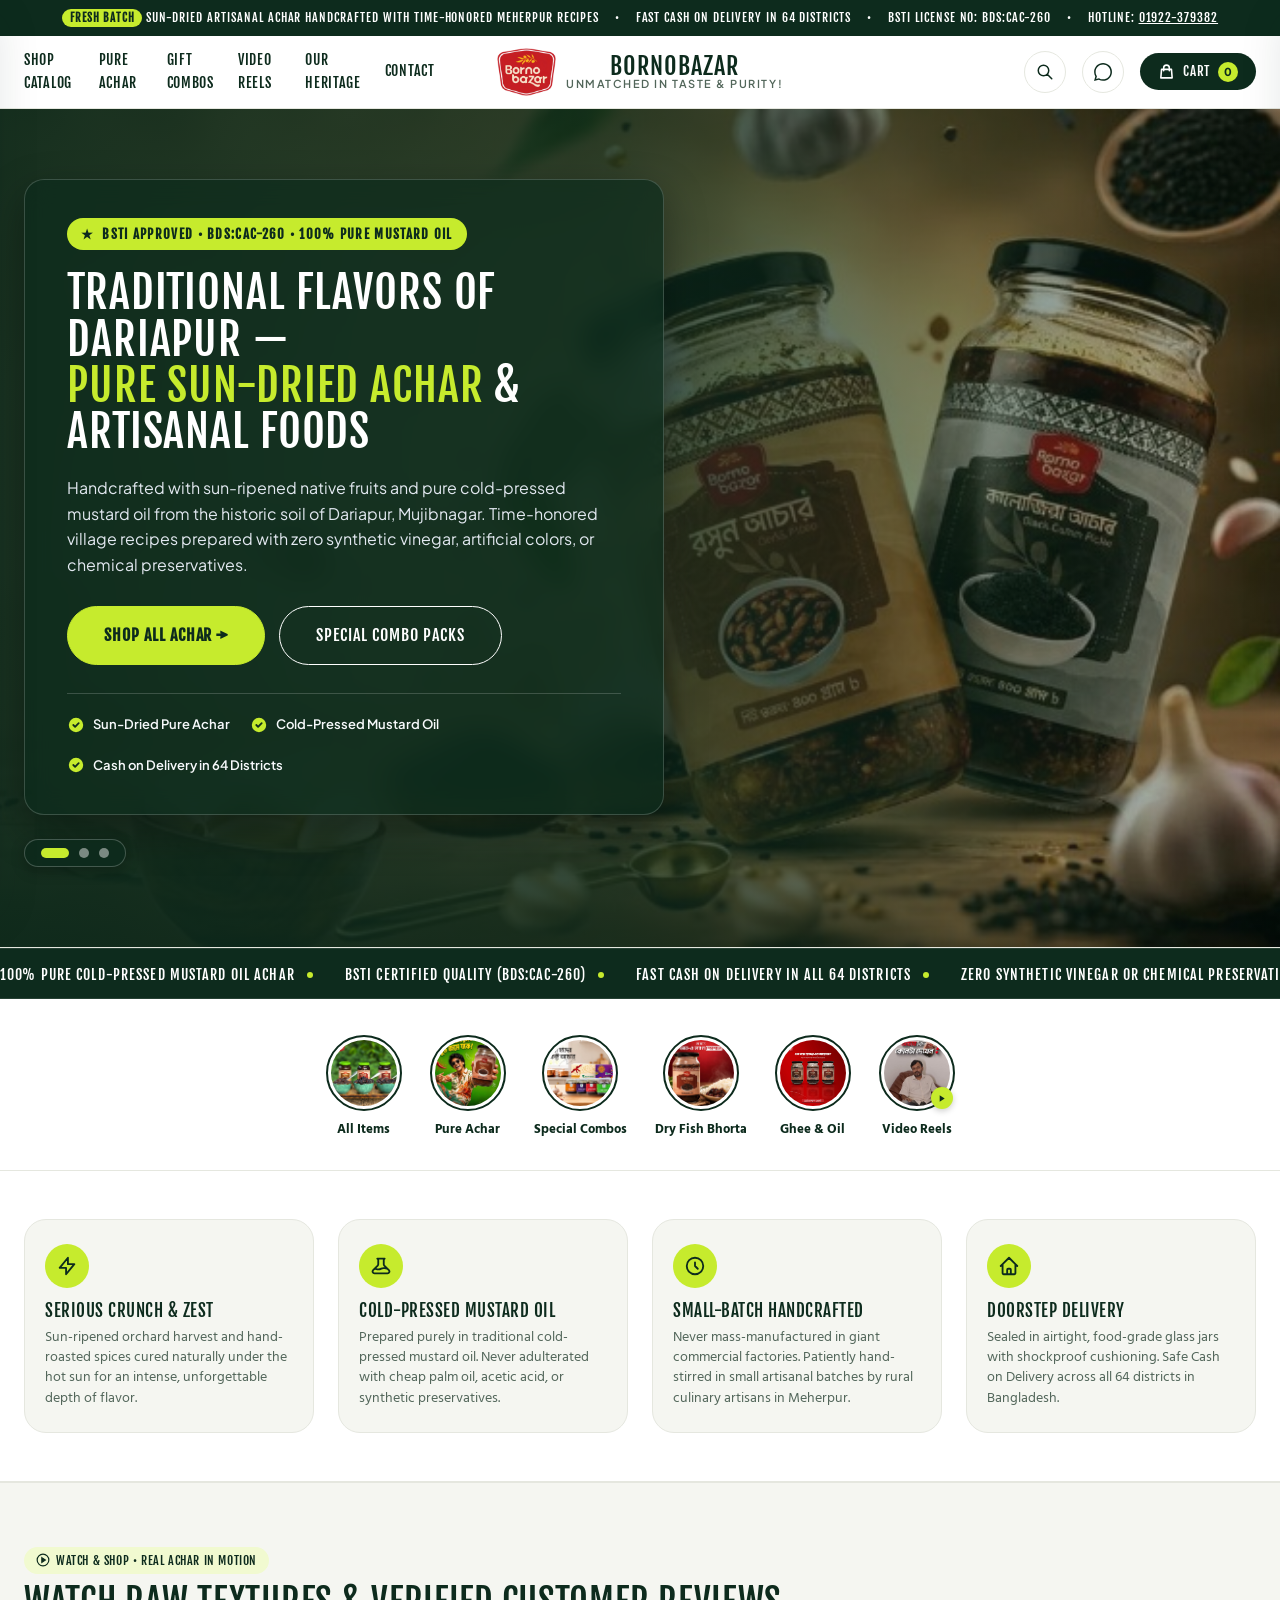
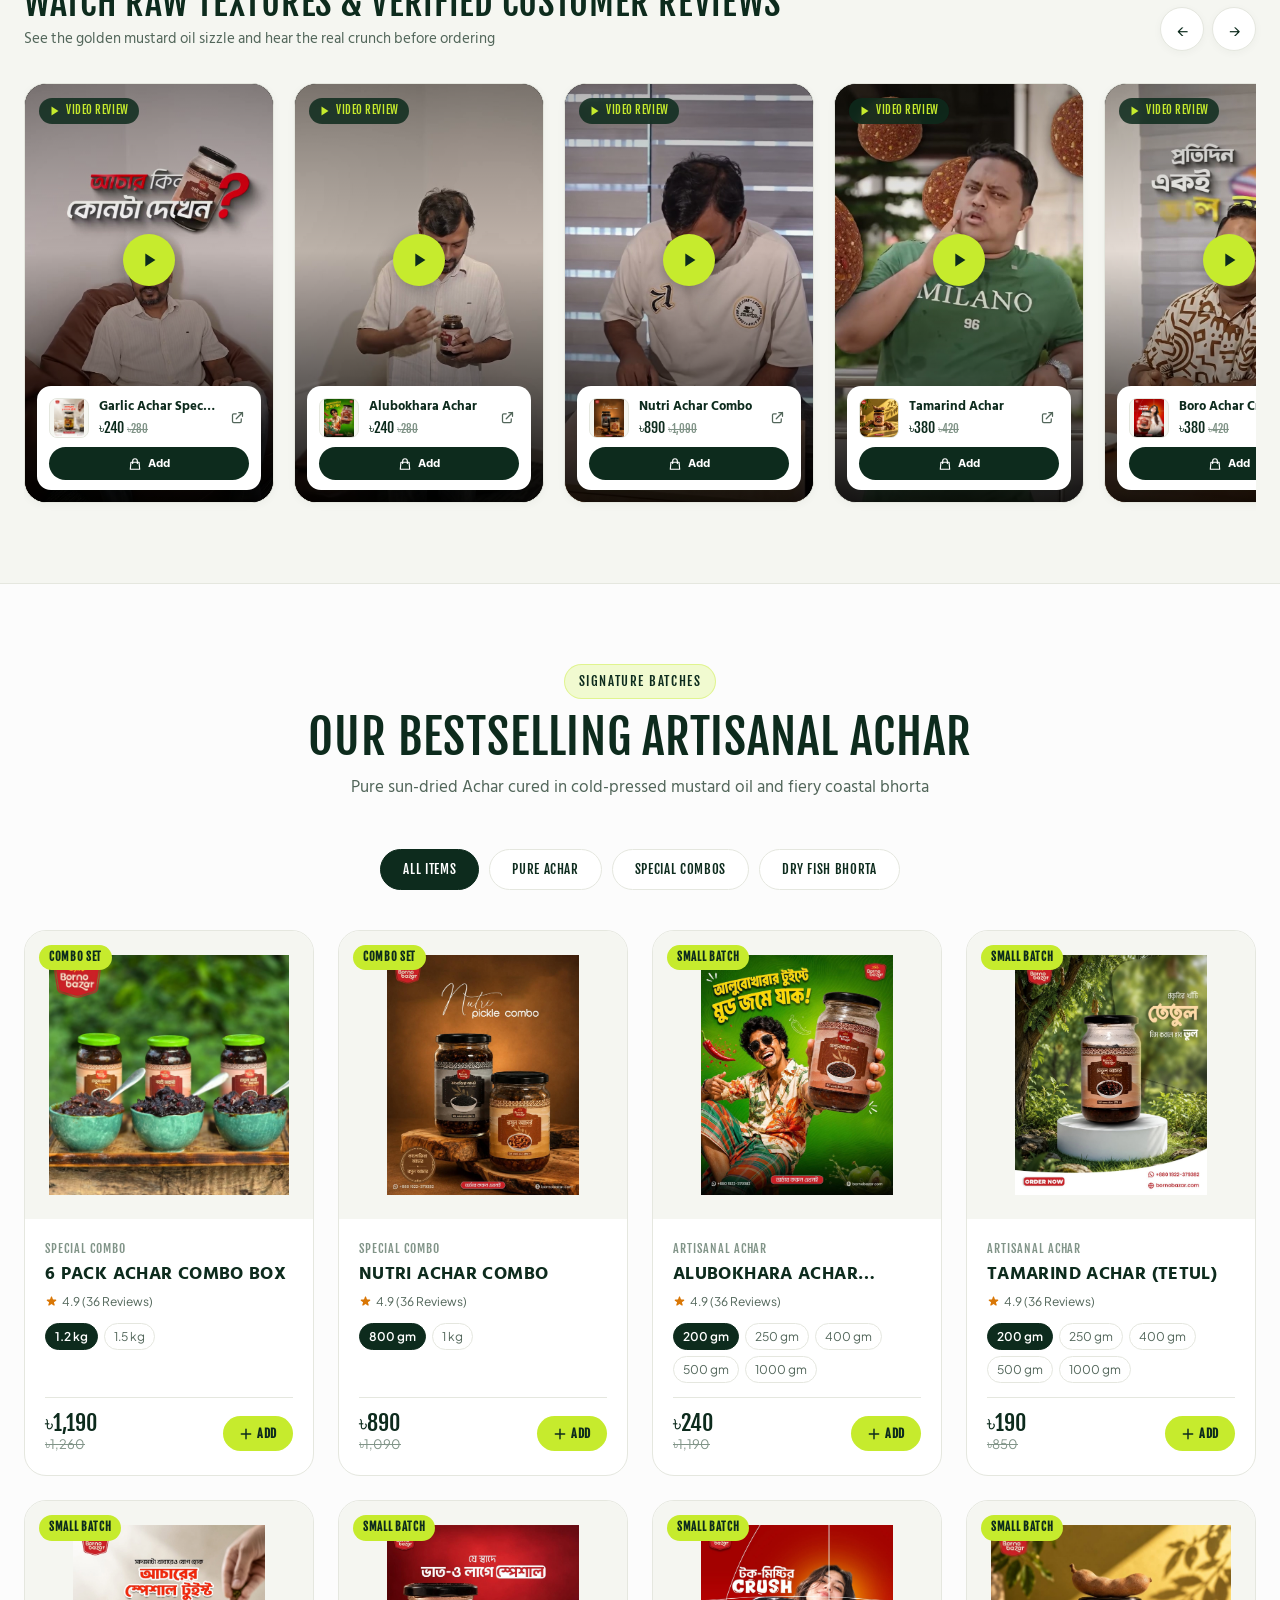
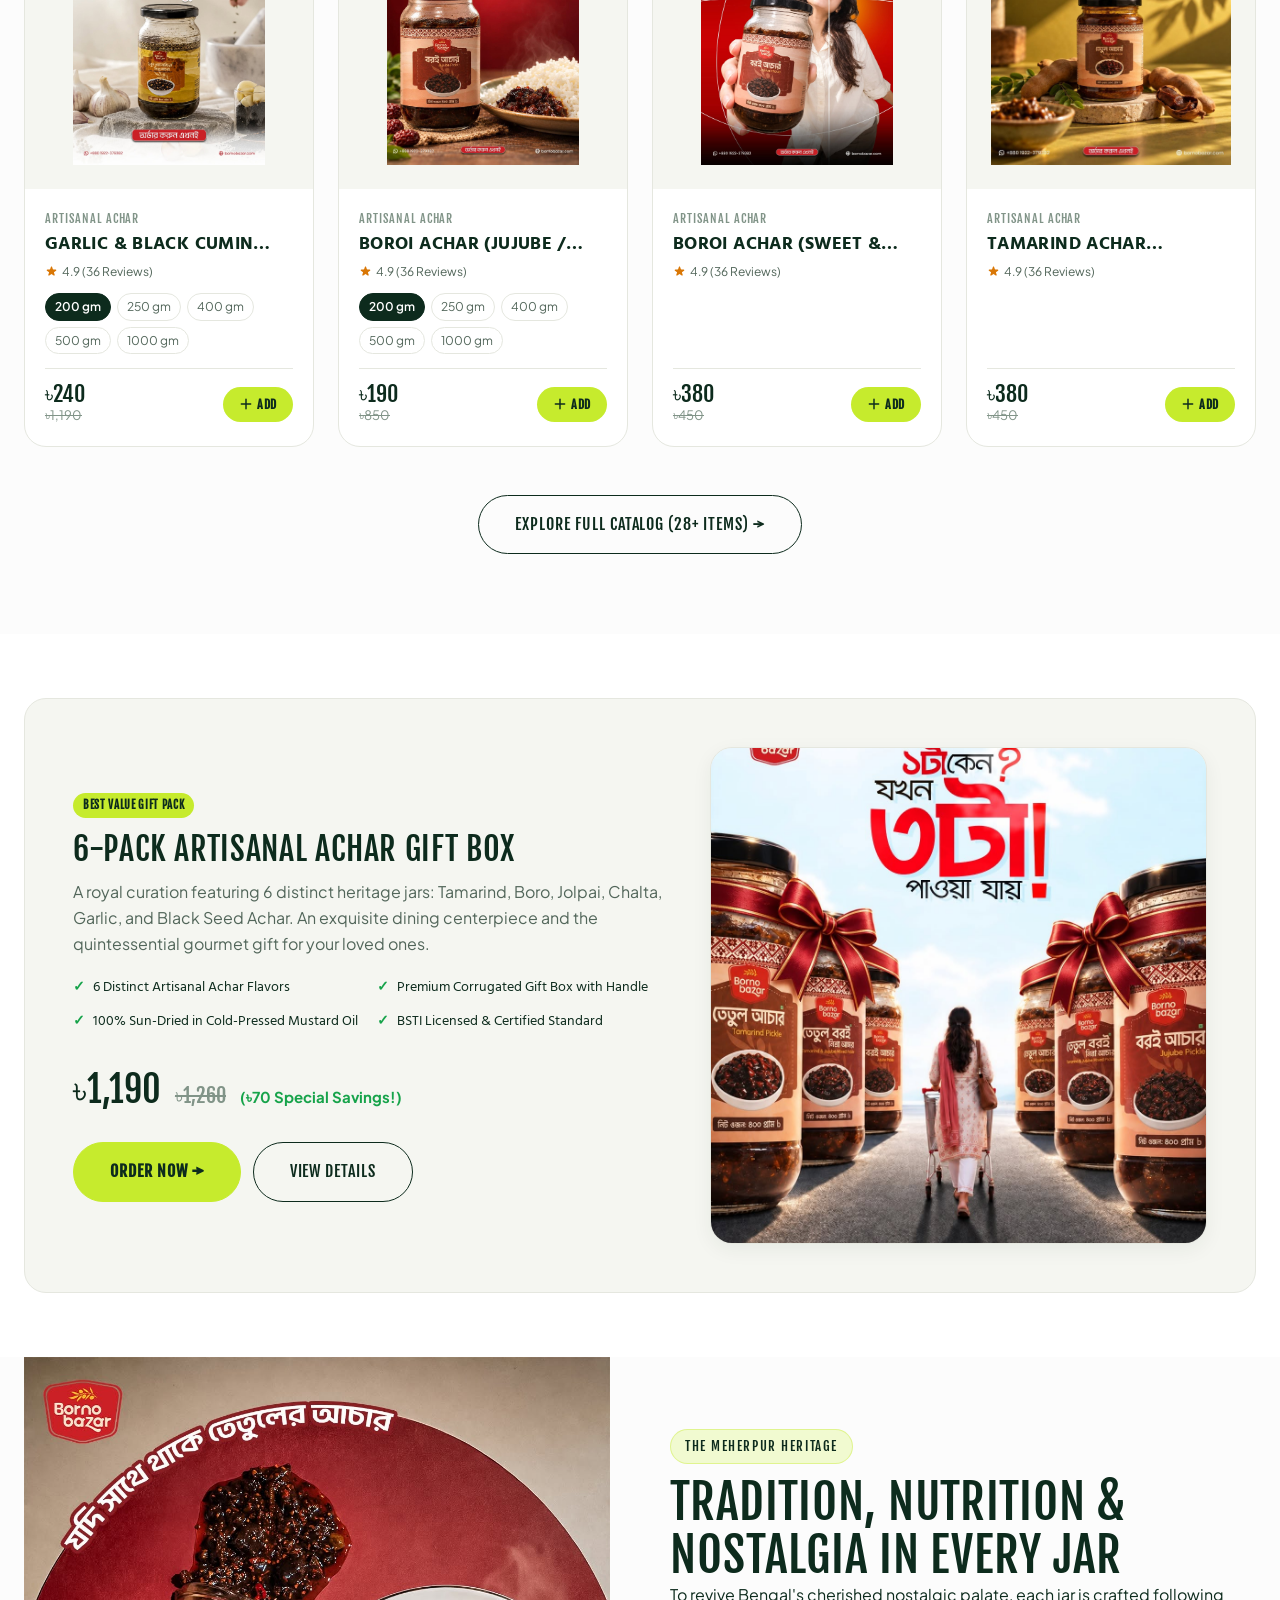
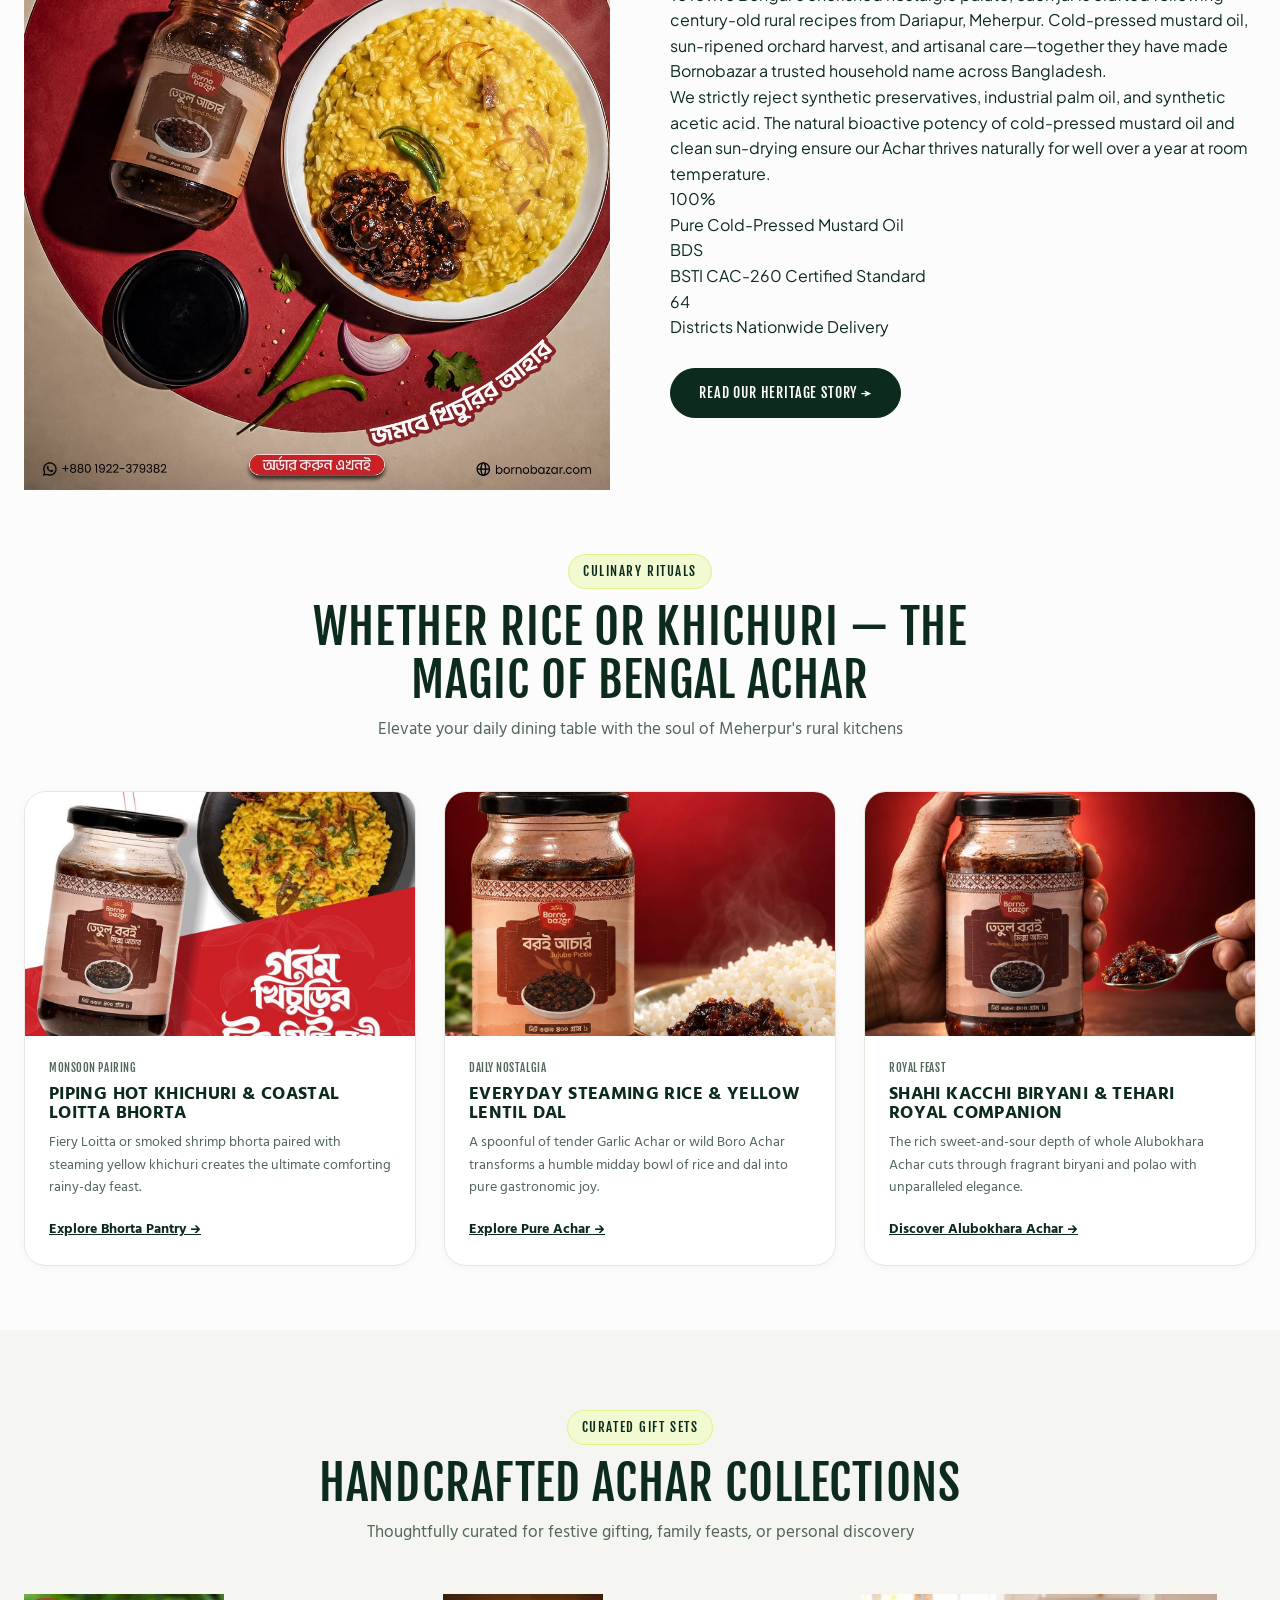
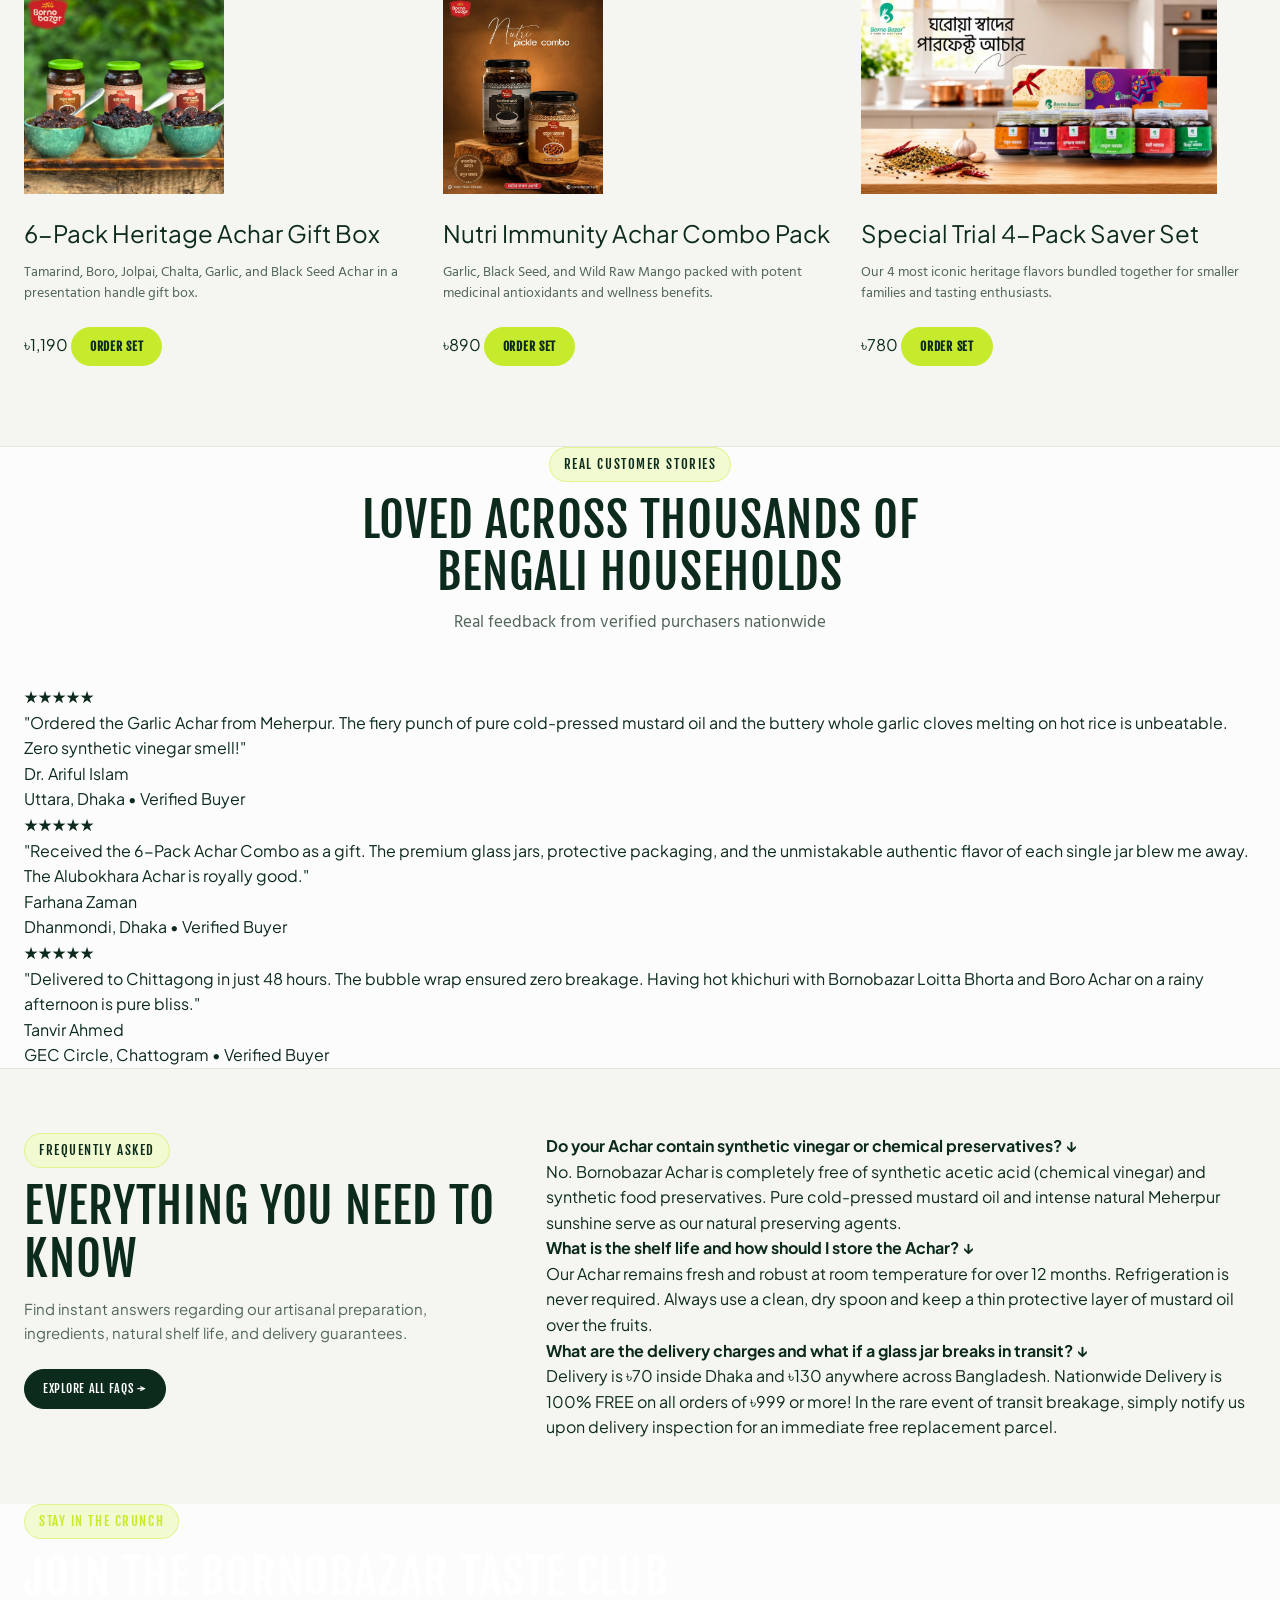
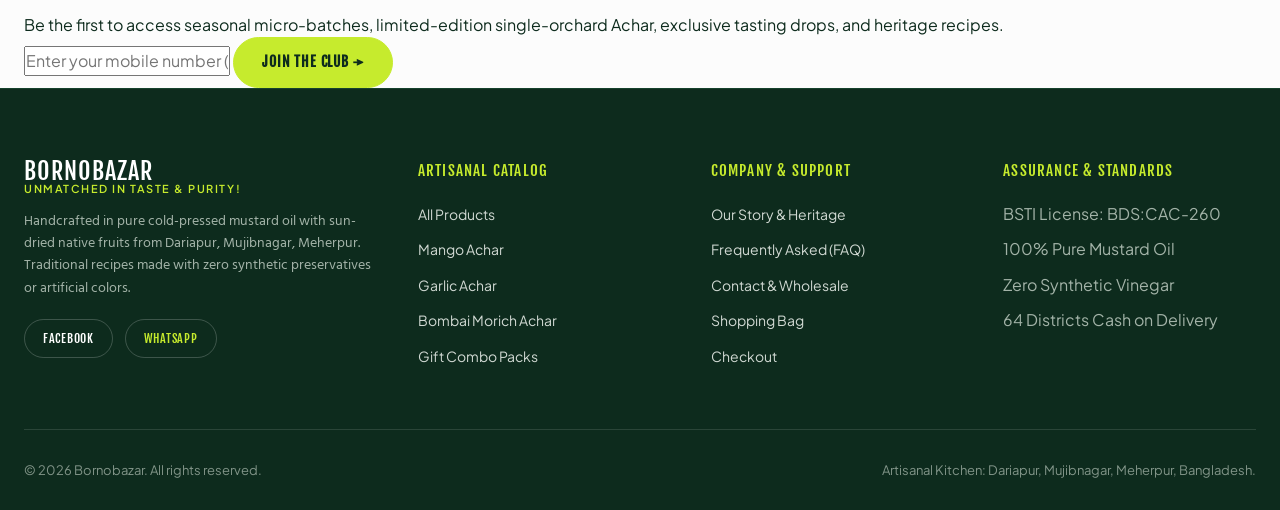
==== commit ac02cdb1: "feat: translate all content to English with Achar terminology and implement authentic hero banner sl" ====
--- a/index.html
+++ b/index.html
@@ -1,25 +1,25 @@
 <!DOCTYPE html>
-<html lang="bn-BD">
+<html lang="en">
 <head>
   <meta charset="UTF-8">
   <meta name="viewport" content="width=device-width, initial-scale=1.0, viewport-fit=cover">
-  <title>BORNOBAZAR (বর্ণবাজার) — Artisanal Small-Batch Pickles & Pure Handcrafted Foods</title>
-  <meta name="description" content="Discover small-batch, handcrafted Bangladeshi pickles — sun-dried in pure cold-pressed mustard oil with zero synthetic vinegar or preservatives. Delivered nationwide.">
+  <title>BORNOBAZAR — Pure Sun-Dried Artisanal Achar & Handcrafted Pantry</title>
+  <meta name="description" content="Discover small-batch, handcrafted Bangladeshi Achar — sun-dried in pure cold-pressed mustard oil with zero synthetic vinegar or preservatives. Delivered nationwide.">
   <link rel="icon" href="Logo/bornobazar-logo.png" type="image/png">
-  <link rel="stylesheet" href="css/minimal.css?v=2.0">
+  <link rel="stylesheet" href="css/minimal.css?v=2.2">
 </head>
 <body>
 
   <!-- Top Announcement Bar -->
   <div class="bb-announcement">
     <div class="bb-container bb-announcement-inner">
-      <span><span class="bb-announcement-badge">FRESH BATCH</span> মেহেরপুরের ঐতিহ্যবাহী রেসিপিতে রোদে শুকানো খাঁটি ঘরোয়া খাদ্যসম্ভার</span>
+      <span><span class="bb-announcement-badge">FRESH BATCH</span> Sun-Dried Artisanal Achar Handcrafted with Time-Honored Meherpur Recipes</span>
       <span>&bull;</span>
-      <span>৬৪ জেলায় দ্রুত ক্যাশ অন ডেলিভারি</span>
+      <span>Fast Cash on Delivery in 64 Districts</span>
       <span>&bull;</span>
-      <span>বিএসটিআই লাইসেন্স নম্বর: BDS:CAC-260</span>
+      <span>BSTI License No: BDS:CAC-260</span>
       <span>&bull;</span>
-      <span>হটলাইন: <a href="tel:01922379382" style="color: inherit; text-decoration: underline;">০১৯২২-৩৭৯৩৮২</a></span>
+      <span>Hotline: <a href="tel:01922379382" style="color: inherit; text-decoration: underline;">01922-379382</a></span>
     </div>
   </div>
 
@@ -27,144 +27,174 @@
   <header class="bb-header">
     <div class="bb-container bb-header-inner">
       <div class="bb-header-left">
-        <button type="button" class="bb-header-icon-btn bb-mobile-toggle js-open-mobile-menu" aria-label="মেনু খুলুন">
+        <button type="button" class="bb-header-icon-btn bb-mobile-toggle js-open-mobile-menu" aria-label="Open Menu">
           <svg width="20" height="20" fill="none" viewBox="0 0 24 24" stroke="currentColor" stroke-width="2"><path stroke-linecap="round" stroke-linejoin="round" d="M4 6h16M4 12h16M4 18h16"/></svg>
         </button>
         <nav class="bb-nav" aria-label="Primary Navigation">
-          <a href="shop.html" class="bb-nav-link">শপ / ক্যাটালগ</a>
-          <a href="shop.html?cat=আচার" class="bb-nav-link">খাঁটি আচার</a>
-          <a href="shop.html?cat=স্পেশাল কম্বো" class="bb-nav-link">গিফট কম্বো</a>
-          <a href="#home-reels-section" class="bb-nav-link">ভিডিও রিল</a>
-          <a href="about.html" class="bb-nav-link">আমাদের গল্প</a>
+          <a href="shop.html" class="bb-nav-link">Shop Catalog</a>
+          <a href="shop.html?cat=Achar" class="bb-nav-link">Pure Achar</a>
+          <a href="shop.html?cat=Special+Combo" class="bb-nav-link">Gift Combos</a>
+          <a href="#home-reels-section" class="bb-nav-link">Video Reels</a>
+          <a href="about.html" class="bb-nav-link">Our Heritage</a>
+          <a href="contact.html" class="bb-nav-link">Contact</a>
         </nav>
       </div>
 
       <div class="bb-brand-center">
-        <a href="index.html" class="bb-brand-logo" aria-label="বর্ণবাজার হোমপেজ">
-          <img src="Logo/bornobazar-logo.png" alt="বর্ণবাজার লোগো">
+        <a href="index.html" class="bb-brand-logo" aria-label="Bornobazar Homepage">
+          <img src="Logo/bornobazar-logo.png" alt="Bornobazar Logo">
           <div class="bb-brand-wordmark">
             BORNOBAZAR
-            <span>স্বাদ ও মানে অনন্য!</span>
+            <span>UNMATCHED IN TASTE &amp; PURITY!</span>
           </div>
         </a>
       </div>
 
       <div class="bb-header-right">
-        <a href="shop.html" class="bb-header-icon-btn" aria-label="সার্চ করুন">
+        <a href="shop.html" class="bb-header-icon-btn" aria-label="Search Catalog">
           <svg width="18" height="18" fill="none" viewBox="0 0 24 24" stroke="currentColor" stroke-width="2"><path stroke-linecap="round" stroke-linejoin="round" d="M21 21l-6-6m2-5a7 7 0 11-14 0 7 7 0 0114 0z"/></svg>
         </a>
-        <a href="https://wa.me/8801922379382" target="_blank" rel="noopener" class="bb-header-icon-btn" aria-label="হোয়াটসঅ্যাপ সাপোর্ট">
+        <a href="https://wa.me/8801922379382" target="_blank" rel="noopener" class="bb-header-icon-btn" aria-label="WhatsApp Support">
           <svg width="18" height="18" fill="currentColor" viewBox="0 0 24 24"><path d="M.057 24l1.687-6.163c-1.041-1.804-1.588-3.849-1.587-5.946.003-6.556 5.338-11.891 11.893-11.891 3.181.001 6.167 1.24 8.413 3.488 2.245 2.248 3.481 5.236 3.48 8.414-.003 6.557-5.338 11.892-11.893 11.892-1.99-.001-3.951-.5-5.688-1.448l-6.305 1.654zm6.597-3.807c1.676.995 3.276 1.591 5.392 1.592 5.448 0 9.886-4.434 9.889-9.885.002-5.462-4.415-9.89-9.881-9.892-5.452 0-9.887 4.434-9.889 9.884-.001 2.225.651 3.891 1.746 5.634l-.999 3.648 3.742-.981z"/></svg>
         </a>
-        <button type="button" class="bb-cart-pill-btn js-open-cart" aria-label="শপিং ব্যাগ">
+        <button type="button" class="bb-cart-pill-btn js-open-cart" aria-label="Shopping Bag">
           <svg width="17" height="17" fill="none" viewBox="0 0 24 24" stroke="currentColor" stroke-width="2.2"><path stroke-linecap="round" stroke-linejoin="round" d="M16 11V7a4 4 0 00-8 0v4M5 9h14l1 12H4L5 9z"/></svg>
-          <span>কার্ট</span>
+          <span>Cart</span>
           <span class="bb-cart-count-badge">0</span>
         </button>
       </div>
     </div>
   </header>
 
-  <!-- Editorial Hero Section (Fishtown Bold Aesthetics) -->
-  <section class="bb-hero">
-    <div class="bb-container bb-hero-grid">
-      <div>
-        <div class="bb-hero-tagline">
-          <span>★</span>
-          <span>100% PURE GHANI MUSTARD OIL • SMALL BATCH</span>
-        </div>
-        <h1 class="bb-hero-title">
-          RAW. SUN-DRIED.<br>UNAPOLOGETICALLY BOLD.
-        </h1>
-        <p class="bb-hero-desc">
-          মেহেরপুর জেলার ঐতিহাসিক মুজিবনগরের দাড়িয়াপুরে ঘানিভাঙা খাঁটি সরিষার তেলে রোদে শুকিয়ে প্রস্তুত করা ক্ষতিকর রাসায়নিক ও কৃত্রিম সিরকামুক্ত সনাতন ঘরোয়া আচার, শুটকি ভর্তা ও দেশি খাদ্যসম্ভার।
-        </p>
-        <div class="bb-hero-ctas">
-          <a href="shop.html" class="btn-pill btn-forest btn-lg">সব আচার দেখুন &rarr;</a>
-          <a href="shop.html?cat=স্পেশাল কম্বো" class="btn-pill btn-outline btn-lg">কম্বো ও গিফট প্যাক</a>
-        </div>
-        <div class="bb-hero-proof">
-          <div class="bb-hero-proof-item">
-            <svg width="18" height="18" fill="currentColor" viewBox="0 0 20 20"><path fill-rule="evenodd" d="M10 18a8 8 0 100-16 8 8 0 000 16zm3.707-9.293a1 1 0 00-1.414-1.414L9 10.586 7.707 9.293a1 1 0 00-1.414 1.414l2 2a1 1 0 001.414 0l4-4z" clip-rule="evenodd"/></svg>
-            <span>বিএসটিআই লাইসেন্স নম্বর: BDS:CAC-260</span>
-          </div>
-          <div class="bb-hero-proof-item">
-            <svg width="18" height="18" fill="currentColor" viewBox="0 0 20 20"><path fill-rule="evenodd" d="M10 18a8 8 0 100-16 8 8 0 000 16zm3.707-9.293a1 1 0 00-1.414-1.414L9 10.586 7.707 9.293a1 1 0 00-1.414 1.414l2 2a1 1 0 001.414 0l4-4z" clip-rule="evenodd"/></svg>
-            <span>৬৪ জেলায় ক্যাশ অন ডেলিভারি</span>
-          </div>
-        </div>
-      </div>
-
-      <div class="bb-hero-visual">
-        <div class="bb-hero-card">
-          <img src="All images/724500930_995387276435925_6032589404291467890_n.jpg" alt="বর্ণবাজার সিগনেচার কম্বো প্যাক">
-          <div class="bb-hero-float-badge">
-            <span class="dot"></span>
-            <span>HERITAGE BATCH &bull; 6 JARS GIFT BOX</span>
-          </div>
-        </div>
+  <!-- Hero Section with Same User Content & Rotating Slides (English + Achar) -->
+  <section class="bb-hero" id="hero-slider">
+    <!-- Full-Width Background Slides (Desktop >= 992px) -->
+    <div class="bb-hero-slides" id="bb-hero-slides">
+      <div class="bb-hero-slide active" style="background-image: url('All images/hero-banner-1.jpg');"></div>
+      <div class="bb-hero-slide" style="background-image: url('All images/hero-banner-2.png');"></div>
+      <div class="bb-hero-slide" style="background-image: url('All images/hero-banner-3.png');"></div>
+    </div>
+
+    <div class="bb-container" style="position: relative; z-index: 3; width: 100%;">
+      <div class="bb-hero-grid">
+        <!-- Hero Text Editorial Card -->
+        <div class="bb-hero-content">
+          <div class="bb-hero-tagline">
+            <span>★</span>
+            <span>BSTI APPROVED • BDS:CAC-260 &bull; 100% PURE MUSTARD OIL</span>
+          </div>
+          <h1 class="bb-hero-title">
+            TRADITIONAL FLAVORS OF DARIAPUR —<br><span>PURE SUN-DRIED ACHAR</span> &amp; ARTISANAL FOODS
+          </h1>
+          <p class="bb-hero-desc">
+            Handcrafted with sun-ripened native fruits and pure cold-pressed mustard oil from the historic soil of Dariapur, Mujibnagar. Time-honored village recipes prepared with zero synthetic vinegar, artificial colors, or chemical preservatives.
+          </p>
+          <div class="bb-hero-ctas">
+            <a href="shop.html" class="btn-pill btn-lime btn-lg">Shop All Achar &rarr;</a>
+            <a href="shop.html?cat=Special+Combo" class="btn-pill btn-outline btn-lg">Special Combo Packs</a>
+          </div>
+
+          <!-- Hero Verified Perks -->
+          <div class="bb-hero-proof">
+            <div class="bb-hero-proof-item">
+              <svg width="18" height="18" fill="currentColor" viewBox="0 0 20 20"><path fill-rule="evenodd" d="M10 18a8 8 0 100-16 8 8 0 000 16zm3.707-9.293a1 1 0 00-1.414-1.414L9 10.586 7.707 9.293a1 1 0 00-1.414 1.414l2 2a1 1 0 001.414 0l4-4z" clip-rule="evenodd"/></svg>
+              <span>Sun-Dried Pure Achar</span>
+            </div>
+            <div class="bb-hero-proof-item">
+              <svg width="18" height="18" fill="currentColor" viewBox="0 0 20 20"><path fill-rule="evenodd" d="M10 18a8 8 0 100-16 8 8 0 000 16zm3.707-9.293a1 1 0 00-1.414-1.414L9 10.586 7.707 9.293a1 1 0 00-1.414 1.414l2 2a1 1 0 001.414 0l4-4z" clip-rule="evenodd"/></svg>
+              <span>Cold-Pressed Mustard Oil</span>
+            </div>
+            <div class="bb-hero-proof-item">
+              <svg width="18" height="18" fill="currentColor" viewBox="0 0 20 20"><path fill-rule="evenodd" d="M10 18a8 8 0 100-16 8 8 0 000 16zm3.707-9.293a1 1 0 00-1.414-1.414L9 10.586 7.707 9.293a1 1 0 00-1.414 1.414l2 2a1 1 0 001.414 0l4-4z" clip-rule="evenodd"/></svg>
+              <span>Cash on Delivery in 64 Districts</span>
+            </div>
+          </div>
+        </div>
+
+        <!-- Hero Visual (Actual Bornobazar 6-Pack Combo Asset - Mobile Card) -->
+        <div class="bb-hero-visual">
+          <div class="bb-hero-card">
+            <img src="All images/724500930_995387276435925_6032589404291467890_n.jpg" alt="Bornobazar 6-Pack Achar Combo Gift Box">
+            <div class="bb-hero-float-badge">
+              <div>
+                <span class="dot"></span>
+                <strong>6-Pack Special Combo</strong> &bull; ৳1,190
+              </div>
+              <a href="product.html?id=BB-COM-001" class="btn-pill btn-lime btn-sm">Order Now</a>
+            </div>
+          </div>
+        </div>
+      </div>
+
+      <!-- Dot Pagination (Desktop Slider) -->
+      <div class="bb-hero-dots" id="hero-dots" aria-label="Hero Banner Navigation">
+        <button type="button" class="bb-hero-dot active" data-slide="0" aria-label="Slide 1"></button>
+        <button type="button" class="bb-hero-dot" data-slide="1" aria-label="Slide 2"></button>
+        <button type="button" class="bb-hero-dot" data-slide="2" aria-label="Slide 3"></button>
       </div>
     </div>
   </section>
 
   <!-- Continuous Marquee Ticker Tape (Fishtown Signature) -->
-  <div class="bb-marquee-bar" aria-label="হাইলাইটস বার">
+  <div class="bb-marquee-bar" aria-label="Brand Highlights">
     <div class="bb-marquee-track">
-      <div class="bb-marquee-item"><span>১০০% খাঁটি সরিষার তেলে রোদে শুকানো ঘরোয়া আচার</span><span class="bb-marquee-dot"></span></div>
-      <div class="bb-marquee-item"><span>বিএসটিআই লাইসেন্স অনুমোদিত মান (BDS:CAC-260)</span><span class="bb-marquee-dot"></span></div>
-      <div class="bb-marquee-item"><span>৬৪ জেলায় দ্রুত ক্যাশ অন ডেলিভারি সুবিধা</span><span class="bb-marquee-dot"></span></div>
-      <div class="bb-marquee-item"><span>কোনো কৃত্রিম রাসায়নিক প্রিজারভেটিভ বা ভিনেগার নেই</span><span class="bb-marquee-dot"></span></div>
-      <div class="bb-marquee-item"><span>মেহেরপুরের ঐতিহ্যবাহী শত বছরের ঘরোয়া রেসিপি</span><span class="bb-marquee-dot"></span></div>
-      <div class="bb-marquee-item"><span>১০০% খাঁটি সরিষার তেলে রোদে শুকানো ঘরোয়া আচার</span><span class="bb-marquee-dot"></span></div>
-      <div class="bb-marquee-item"><span>বিএসটিআই লাইসেন্স অনুমোদিত মান (BDS:CAC-260)</span><span class="bb-marquee-dot"></span></div>
-      <div class="bb-marquee-item"><span>৬৪ জেলায় দ্রুত ক্যাশ অন ডেলিভারি সুবিধা</span><span class="bb-marquee-dot"></span></div>
-      <div class="bb-marquee-item"><span>কোনো কৃত্রিম রাসায়নিক প্রিজারভেটিভ বা ভিনেগার নেই</span><span class="bb-marquee-dot"></span></div>
-      <div class="bb-marquee-item"><span>মেহেরপুরের ঐতিহ্যবাহী শত বছরের ঘরোয়া রেসিপি</span><span class="bb-marquee-dot"></span></div>
+      <div class="bb-marquee-item"><span>100% PURE COLD-PRESSED MUSTARD OIL ACHAR</span><span class="bb-marquee-dot"></span></div>
+      <div class="bb-marquee-item"><span>BSTI CERTIFIED QUALITY (BDS:CAC-260)</span><span class="bb-marquee-dot"></span></div>
+      <div class="bb-marquee-item"><span>FAST CASH ON DELIVERY IN ALL 64 DISTRICTS</span><span class="bb-marquee-dot"></span></div>
+      <div class="bb-marquee-item"><span>ZERO SYNTHETIC VINEGAR OR CHEMICAL PRESERVATIVES</span><span class="bb-marquee-dot"></span></div>
+      <div class="bb-marquee-item"><span>CENTURY-OLD MEHERPUR HERITAGE RECIPES</span><span class="bb-marquee-dot"></span></div>
+      <div class="bb-marquee-item"><span>AIRTIGHT TAMPER-EVIDENT FOOD-GRADE GLASS JARS</span><span class="bb-marquee-dot"></span></div>
+      <div class="bb-marquee-item"><span>100% PURE COLD-PRESSED MUSTARD OIL ACHAR</span><span class="bb-marquee-dot"></span></div>
+      <div class="bb-marquee-item"><span>BSTI CERTIFIED QUALITY (BDS:CAC-260)</span><span class="bb-marquee-dot"></span></div>
+      <div class="bb-marquee-item"><span>FAST CASH ON DELIVERY IN ALL 64 DISTRICTS</span><span class="bb-marquee-dot"></span></div>
+      <div class="bb-marquee-item"><span>ZERO SYNTHETIC VINEGAR OR CHEMICAL PRESERVATIVES</span><span class="bb-marquee-dot"></span></div>
+      <div class="bb-marquee-item"><span>CENTURY-OLD MEHERPUR HERITAGE RECIPES</span><span class="bb-marquee-dot"></span></div>
+      <div class="bb-marquee-item"><span>AIRTIGHT TAMPER-EVIDENT FOOD-GRADE GLASS JARS</span><span class="bb-marquee-dot"></span></div>
     </div>
   </div>
 
-  <!-- Circular Stories / Category Highlights Strip ("Goosebumps" Style) -->
-  <section class="bb-collections-strip" aria-label="ক্যাটাগরি ব্রাউজার">
+  <!-- Circular Stories / Category Highlights Strip -->
+  <section class="bb-collections-strip" aria-label="Category Browser">
     <div class="bb-container">
       <div class="bb-collection-circles">
         <a href="shop.html" class="bb-circle-item">
           <div class="bb-circle-img-wrap">
-            <img src="All images/724500930_995387276435925_6032589404291467890_n.jpg" alt="সকল পণ্য">
-          </div>
-          <span class="bb-circle-label">সকল পণ্য</span>
-        </a>
-        <a href="shop.html?cat=আচার" class="bb-circle-item">
+            <img src="All images/724500930_995387276435925_6032589404291467890_n.jpg" alt="All Products">
+          </div>
+          <span class="bb-circle-label">All Items</span>
+        </a>
+        <a href="shop.html?cat=Achar" class="bb-circle-item">
           <div class="bb-circle-img-wrap">
-            <img src="All images/779787836_1049495257691793_4108399455579486072_n.jpg" alt="ঐতিহ্যবাহী আচার">
-          </div>
-          <span class="bb-circle-label">খাঁটি আচার</span>
-        </a>
-        <a href="shop.html?cat=স্পেশাল কম্বো" class="bb-circle-item">
+            <img src="All images/779787836_1049495257691793_4108399455579486072_n.jpg" alt="Pure Achar">
+          </div>
+          <span class="bb-circle-label">Pure Achar</span>
+        </a>
+        <a href="shop.html?cat=Special+Combo" class="bb-circle-item">
           <div class="bb-circle-img-wrap">
-            <img src="All images/727178380_1000519899255996_2655265046366657821_n.avif" alt="স্পেশাল কম্বো">
-          </div>
-          <span class="bb-circle-label">স্পেশাল কম্বো</span>
-        </a>
-        <a href="shop.html?cat=শুটকি ভর্তা" class="bb-circle-item">
+            <img src="All images/727178380_1000519899255996_2655265046366657821_n.avif" alt="Special Combos">
+          </div>
+          <span class="bb-circle-label">Special Combos</span>
+        </a>
+        <a href="shop.html?cat=Bhorta" class="bb-circle-item">
           <div class="bb-circle-img-wrap">
-            <img src="All images/809227374_1069914088983243_167875105315745262_n.jpg" alt="শুটকি ভর্তা">
-          </div>
-          <span class="bb-circle-label">শুটকি ভর্তা</span>
-        </a>
-        <a href="shop.html?cat=ঘি ও তেল" class="bb-circle-item">
+            <img src="All images/809227374_1069914088983243_167875105315745262_n.jpg" alt="Dry Fish Bhorta">
+          </div>
+          <span class="bb-circle-label">Dry Fish Bhorta</span>
+        </a>
+        <a href="shop.html?cat=Ghee" class="bb-circle-item">
           <div class="bb-circle-img-wrap">
-            <img src="All images/771471980_1039984395309546_7809941999449118754_n.jpg" alt="ঘি ও সরিষার তেল">
-          </div>
-          <span class="bb-circle-label">ঘি ও তেল</span>
+            <img src="All images/771471980_1039984395309546_7809941999449118754_n.jpg" alt="Ghee &amp; Mustard Oil">
+          </div>
+          <span class="bb-circle-label">Ghee &amp; Oil</span>
         </a>
         <a href="#home-reels-section" class="bb-circle-item">
           <div class="bb-circle-img-wrap bb-circle-video-badge">
-            <img src="videos/poster_1.jpg" alt="ভিডিও রিল">
+            <img src="videos/poster_1.jpg" alt="Video Reels">
             <span class="bb-circle-play-badge">
               <svg width="11" height="11" viewBox="0 0 24 24" fill="currentColor"><polygon points="8 5 19 12 8 19 8 5"/></svg>
             </span>
           </div>
-          <span class="bb-circle-label">ভিডিও রিল</span>
+          <span class="bb-circle-label">Video Reels</span>
         </a>
       </div>
     </div>
@@ -178,7 +208,7 @@
           <svg width="22" height="22" fill="none" viewBox="0 0 24 24" stroke="currentColor" stroke-width="2"><path stroke-linecap="round" stroke-linejoin="round" d="M13 10V3L4 14h7v7l9-11h-7z"/></svg>
         </div>
         <h3 class="bb-pillar-title">SERIOUS CRUNCH &amp; ZEST</h3>
-        <p class="bb-pillar-desc">গাছের টাটকা ফল ও খাঁটি মসলায় প্রাকৃতিক নিয়মে রোদে শুকিয়ে তৈরি তীব্র ঘ্রাণ ও মুখে লেগে থাকার মতো স্বাদ।</p>
+        <p class="bb-pillar-desc">Sun-ripened orchard harvest and hand-roasted spices cured naturally under the hot sun for an intense, unforgettable depth of flavor.</p>
       </div>
 
       <div class="bb-pillar-card">
@@ -186,7 +216,7 @@
           <svg width="22" height="22" fill="none" viewBox="0 0 24 24" stroke="currentColor" stroke-width="2"><path stroke-linecap="round" stroke-linejoin="round" d="M19.428 15.428a2 2 0 00-1.022-.547l-2.387-.477a6 6 0 00-3.86.517l-.318.158a6 6 0 01-3.86.517L6.05 15.21a2 2 0 00-1.806.547M8 4h8l-1 1v5.172a2 2 0 00.586 1.414l5 5c1.26 1.26.367 3.414-1.415 3.414H4.828c-1.782 0-2.674-2.154-1.414-3.414l5-5A2 2 0 009 10.172V5L8 4z"/></svg>
         </div>
         <h3 class="bb-pillar-title">COLD-PRESSED MUSTARD OIL</h3>
-        <p class="bb-pillar-desc">ঘানিভাঙা খাঁটি সরিষার তেলে প্রস্তুত। কোনো কৃত্রিম প্রিজারভেটিভ, ভেজাল পাম অয়েল কিংবা ভিনেগারমুক্ত।</p>
+        <p class="bb-pillar-desc">Prepared purely in traditional cold-pressed mustard oil. Never adulterated with cheap palm oil, acetic acid, or synthetic preservatives.</p>
       </div>
 
       <div class="bb-pillar-card">
@@ -194,7 +224,7 @@
           <svg width="22" height="22" fill="none" viewBox="0 0 24 24" stroke="currentColor" stroke-width="2"><path stroke-linecap="round" stroke-linejoin="round" d="M12 8v4l3 3m6-3a9 9 0 11-18 0 9 9 0 0118 0z"/></svg>
         </div>
         <h3 class="bb-pillar-title">SMALL-BATCH HANDCRAFTED</h3>
-        <p class="bb-pillar-desc">কারখানায় হাজার হাজার লিটার একসঙ্গে নয়, বরং মেহেরপুরের গ্রামীণ কারিগরদের পরম যত্নে তৈরি ছোট ছোট স্পেশাল ব্যাচ।</p>
+        <p class="bb-pillar-desc">Never mass-manufactured in giant commercial factories. Patiently hand-stirred in small artisanal batches by rural culinary artisans in Meherpur.</p>
       </div>
 
       <div class="bb-pillar-card">
@@ -202,12 +232,12 @@
           <svg width="22" height="22" fill="none" viewBox="0 0 24 24" stroke="currentColor" stroke-width="2"><path stroke-linecap="round" stroke-linejoin="round" d="M3 12l2-2m0 0l7-7 7 7M5 10v10a1 1 0 001 1h3m10-11l2 2m-2-2v10a1 1 0 01-1 1h-3m-6 0a1 1 0 001-1v-4a1 1 0 011-1h2a1 1 0 011 1v4a1 1 0 001 1m-6 0h6"/></svg>
         </div>
         <h3 class="bb-pillar-title">DOORSTEP DELIVERY</h3>
-        <p class="bb-pillar-desc">এয়ার-টাইট ফুড-গ্রেড গ্লাস জারে নিরাপদ সিলপ্যাক করে সারা বাংলাদেশে হোম ডেলিভারি ও ক্যাশ অন ডেলিভারি সুবিধা।</p>
-      </div>
-    </div>
-  </section>
-
-  <!-- ★ NEW SHOPPABLE VIDEO REELS SECTION (WATCH & SHOP) -->
+        <p class="bb-pillar-desc">Sealed in airtight, food-grade glass jars with shockproof cushioning. Safe Cash on Delivery across all 64 districts in Bangladesh.</p>
+      </div>
+    </div>
+  </section>
+
+  <!-- SHOPPABLE VIDEO REELS SECTION (WATCH & SHOP) -->
   <section class="bb-reels-section" id="home-reels-section">
     <!-- Dynamically rendered by BornobazarMinimal.renderReelsSection() -->
   </section>
@@ -217,16 +247,16 @@
     <div class="bb-container">
       <div class="section-header-wrap">
         <span class="section-label">SIGNATURE BATCHES</span>
-        <h2 class="h2">আমাদের জনপ্রিয় খাদ্যসম্ভার</h2>
-        <p class="section-subtitle">রোদে শুকানো খাঁটি সরিষার তেলের আচার ও মুখরোচক শুটকি ভর্তা</p>
+        <h2 class="h2">OUR BESTSELLING ARTISANAL ACHAR</h2>
+        <p class="section-subtitle">Pure sun-dried Achar cured in cold-pressed mustard oil and fiery coastal bhorta</p>
       </div>
 
       <!-- Filter Tabs -->
       <div class="bb-filter-bar">
-        <button type="button" class="bb-filter-pill active" data-cat="all">সব পণ্য</button>
-        <button type="button" class="bb-filter-pill" data-cat="আচার">খাঁটি আচার</button>
-        <button type="button" class="bb-filter-pill" data-cat="স্পেশাল কম্বো">গিফট কম্বো</button>
-        <button type="button" class="bb-filter-pill" data-cat="শুটকি ভর্তা">শুটকি ভর্তা</button>
+        <button type="button" class="bb-filter-pill active" data-cat="all">All Items</button>
+        <button type="button" class="bb-filter-pill" data-cat="Achar">Pure Achar</button>
+        <button type="button" class="bb-filter-pill" data-cat="Special Combo">Special Combos</button>
+        <button type="button" class="bb-filter-pill" data-cat="Dry Fish Bhorta">Dry Fish Bhorta</button>
       </div>
 
       <!-- Products Grid -->
@@ -235,7 +265,7 @@
       </div>
 
       <div style="text-align: center; margin-top: 48px;">
-        <a href="shop.html" class="btn-pill btn-outline btn-lg">সম্পূর্ণ ক্যাটালগ দেখুন (২৮+ পণ্য) &rarr;</a>
+        <a href="shop.html" class="btn-pill btn-outline btn-lg">Explore Full Catalog (28+ Items) &rarr;</a>
       </div>
     </div>
   </section>
@@ -245,197 +275,197 @@
     <div class="bb-container">
       <div class="bb-combo-box">
         <div>
-          <span class="bb-card-badge" style="position: static; display: inline-block; margin-bottom: 14px;">সেরা গিফট প্যাক</span>
-          <h2 class="h2" style="font-size: 32px; margin-bottom: 12px;">৬ প্যাক আচার কম্বো গিফট বক্স</h2>
-          <p style="font-family: var(--font-bn); font-size: 16px; color: var(--bb-text-muted); line-height: 1.6; margin-bottom: 20px;">
-            তেঁতুল, বরই, জলপাই, চালতা, রসুন ও কালোজিরা আচারের অনবদ্য ৬টি স্বাদে সাজানো প্রিমিয়াম গিফট প্যাকেজ। পরিবারের প্রতিদিনের ডাইনিং সঙ্গ কিংবা প্রিয়জনকে উপহার দিতে সেরা পছন্দ।
+          <span class="bb-card-badge" style="position: static; display: inline-block; margin-bottom: 14px;">BEST VALUE GIFT PACK</span>
+          <h2 class="h2" style="font-size: 32px; margin-bottom: 12px;">6-Pack Artisanal Achar Gift Box</h2>
+          <p style="font-size: 16px; color: var(--bb-text-muted); line-height: 1.6; margin-bottom: 20px;">
+            A royal curation featuring 6 distinct heritage jars: Tamarind, Boro, Jolpai, Chalta, Garlic, and Black Seed Achar. An exquisite dining centerpiece and the quintessential gourmet gift for your loved ones.
           </p>
           <div class="bb-combo-flock">
-            <div class="bb-combo-flock-item"><span class="bb-check-mark">&#10003;</span><span>৬টি আলাদা আচারের স্বাদ</span></div>
-            <div class="bb-combo-flock-item"><span class="bb-check-mark">&#10003;</span><span>প্রিমিয়াম হ্যান্ডেল গিফট বক্স</span></div>
-            <div class="bb-combo-flock-item"><span class="bb-check-mark">&#10003;</span><span>খাঁটি সরিষার তেলে রোদে শুকানো</span></div>
-            <div class="bb-combo-flock-item"><span class="bb-check-mark">&#10003;</span><span>বিএসটিআই লাইসেন্স সনদপ্রাপ্ত</span></div>
+            <div class="bb-combo-flock-item"><span class="bb-check-mark">&#10003;</span><span>6 Distinct Artisanal Achar Flavors</span></div>
+            <div class="bb-combo-flock-item"><span class="bb-check-mark">&#10003;</span><span>Premium Corrugated Gift Box with Handle</span></div>
+            <div class="bb-combo-flock-item"><span class="bb-check-mark">&#10003;</span><span>100% Sun-Dried in Cold-Pressed Mustard Oil</span></div>
+            <div class="bb-combo-flock-item"><span class="bb-check-mark">&#10003;</span><span>BSTI Licensed &amp; Certified Standard</span></div>
           </div>
           <div style="display: flex; align-items: baseline; gap: 14px; margin-bottom: 24px;">
-            <span style="font-family: var(--font-display); font-size: 36px; color: var(--bb-forest);">৳১,১৯০</span>
-            <span style="font-family: var(--font-display); font-size: 20px; color: var(--bb-text-light); text-decoration: line-through;">৳১,২৬০</span>
-            <span style="font-family: var(--font-bn); font-weight: 700; color: #16A34A; font-size: 15px;">(৳৭০ বিশেষ ছাড়!)</span>
+            <span style="font-family: var(--font-display); font-size: 36px; color: var(--bb-forest);">৳1,190</span>
+            <span style="font-family: var(--font-display); font-size: 20px; color: var(--bb-text-light); text-decoration: line-through;">৳1,260</span>
+            <span style="font-weight: 700; color: #16A34A; font-size: 15px;">(৳70 Special Savings!)</span>
           </div>
           <div style="display: flex; gap: 12px; flex-wrap: wrap;">
             <button type="button" class="btn-pill btn-lime btn-lg" onclick="BornobazarMinimal.addToCart('BB-COM-001', '1.2 kg', 1)">
-              এখনই অর্ডার করুন &rarr;
+              Order Now &rarr;
             </button>
             <a href="product.html?id=BB-COM-001" class="btn-pill btn-outline btn-lg">
-              বিস্তারিত বিবরণ
+              View Details
             </a>
           </div>
         </div>
         <div style="text-align: center;">
-          <img src="All images/843240332_1094477496526902_5980914284984851090_n.jpg" alt="৬ প্যাক আচার কম্বো বক্স" style="border-radius: var(--radius-card); border: 1px solid var(--bb-border); width: 100%; aspect-ratio: 1/1; object-fit: cover; box-shadow: var(--shadow-md);">
-        </div>
-      </div>
-    </div>
-  </section>
-
-  <!-- Editorial Storytelling / Heritage Mosaic (Fishtown Aesthetic) -->
+          <img src="All images/843240332_1094477496526902_5980914284984851090_n.jpg" alt="6-Pack Achar Combo Gift Box" style="border-radius: var(--radius-card); border: 1px solid var(--bb-border); width: 100%; aspect-ratio: 1/1; object-fit: cover; box-shadow: var(--shadow-md);">
+        </div>
+      </div>
+    </div>
+  </section>
+
+  <!-- Editorial Storytelling / Heritage Mosaic -->
   <section class="bb-story">
     <div class="bb-container bb-story-grid">
       <div class="bb-story-media">
-        <img src="All images/785146431_1053747143933271_4400781519732200893_n.jpg" alt="মেহেরপুরের রৌদ্রে আচার শুকানো">
+        <img src="All images/785146431_1053747143933271_4400781519732200893_n.jpg" alt="Artisans sun-drying Achar under intense Meherpur sunshine">
       </div>
       <div>
         <span class="section-label">THE MEHERPUR HERITAGE</span>
-        <h2 class="h2">স্মৃতি, পুষ্টি ও খাঁটি স্বাদের অনন্য মেলবন্ধন</h2>
+        <h2 class="h2">TRADITION, NUTRITION &amp; NOSTALGIA IN EVERY JAR</h2>
         <p class="bb-story-p">
-          গ্রাম-বাংলার হারিয়ে যাওয়া নস্টালজিক স্বাদ ফিরিয়ে আনতে মেহেরপুরের শত বছরের ঘরোয়া রেসিপিতে তৈরি আমাদের প্রতিটি বয়াম। ঘানিভাঙা খাঁটি সরিষার তেল, প্রখর রোদে শুকানো দেশি ফলমূল আর আমাদের কারিগরদের ভালোবাসা — এই তিনে মিলে বর্ণবাজার আজ দেশের প্রতিটি ঘরে আস্থার নাম।
+          To revive Bengal's cherished nostalgic palate, each jar is crafted following century-old rural recipes from Dariapur, Meherpur. Cold-pressed mustard oil, sun-ripened orchard harvest, and artisanal care—together they have made Bornobazar a trusted household name across Bangladesh.
         </p>
         <p class="bb-story-p">
-          আমরা কোনো কৃত্রিম রাসায়নিক প্রিজারভেটিভ, ভেজাল পাম তেল বা এসিডিক ভিনেগার ব্যবহার করি না। শুধুমাত্র সরিষার তেলের প্রাকৃতিক গুণেই আমাদের আচার এক বছর বা তার বেশি সময় অনায়াসে ভালো থাকে।
+          We strictly reject synthetic preservatives, industrial palm oil, and synthetic acetic acid. The natural bioactive potency of cold-pressed mustard oil and clean sun-drying ensure our Achar thrives naturally for well over a year at room temperature.
         </p>
 
         <div class="bb-stats-grid">
           <div class="bb-stat-card">
-            <div class="bb-stat-num">১০০%</div>
-            <div class="bb-stat-text">ঘানিভাঙা সরিষার তেল</div>
+            <div class="bb-stat-num">100%</div>
+            <div class="bb-stat-text">Pure Cold-Pressed Mustard Oil</div>
           </div>
           <div class="bb-stat-card">
             <div class="bb-stat-num">BDS</div>
-            <div class="bb-stat-text">বিএসটিআই CAC-260 মান</div>
+            <div class="bb-stat-text">BSTI CAC-260 Certified Standard</div>
           </div>
           <div class="bb-stat-card">
-            <div class="bb-stat-num">৬৪</div>
-            <div class="bb-stat-text">জেলায় ক্যাশ অন ডেলিভারি</div>
+            <div class="bb-stat-num">64</div>
+            <div class="bb-stat-text">Districts Nationwide Delivery</div>
           </div>
         </div>
 
         <div style="margin-top: 28px;">
-          <a href="about.html" class="btn-pill btn-forest">আমাদের ফ্যাক্টরির গল্প পড়ুন &rarr;</a>
-        </div>
-      </div>
-    </div>
-  </section>
-
-  <!-- TRADITIONAL DINING PAIRINGS ("ভাত হোক বা খিচুড়ি — আচারের জাদুকরী স্বাদ") -->
+          <a href="about.html" class="btn-pill btn-forest">Read Our Heritage Story &rarr;</a>
+        </div>
+      </div>
+    </div>
+  </section>
+
+  <!-- TRADITIONAL DINING PAIRINGS ("WHETHER RICE OR KHICHURI — THE MAGIC OF BENGAL ACHAR") -->
   <section class="bb-pairings-section">
     <div class="bb-container">
       <div class="section-header-wrap" style="text-align: center;">
         <span class="section-label">CULINARY RITUALS</span>
-        <h2 class="h2">ভাত হোক বা খিচুড়ি — আচারের জাদুকরী স্বাদ</h2>
-        <p class="section-subtitle">বাঙালির চিরায়ত ডাইনিং টেবিলে মেহেরপুরের আচারের অতুলনীয় মেলবন্ধন</p>
+        <h2 class="h2">WHETHER RICE OR KHICHURI — THE MAGIC OF BENGAL ACHAR</h2>
+        <p class="section-subtitle">Elevate your daily dining table with the soul of Meherpur's rural kitchens</p>
       </div>
 
       <div class="bb-pairings-grid">
         <div class="bb-pairing-card">
-          <img src="All images/810421901_1071418575499461_3924094265959788429_n.jpg" alt="গরম খিচুড়ির সাথে শুটকি ভর্তা" class="bb-pairing-media">
+          <img src="All images/810421901_1071418575499461_3924094265959788429_n.jpg" alt="Hot Khichuri with Dry Fish Bhorta" class="bb-pairing-media">
           <div class="bb-pairing-content">
             <div class="bb-pairing-tag">MONSOON PAIRING</div>
-            <h3 class="bb-pairing-title">বৃষ্টির দিনে গরম খিচুড়ি ও শুটকি ভর্তা</h3>
-            <p class="bb-pairing-desc">লইট্টা শুটকি বা চিংড়ি ভর্তার ঝাল-লবণ স্বাদ ধোঁয়া ওঠা পাতলা কিংবা ভুনা খিচুড়ির সাথে তৈরি করে এক পরম তৃপ্তি।</p>
-            <a href="shop.html?cat=শুটকি ভর্তা" class="bb-pairing-link">ভর্তা কালেকশন দেখুন &rarr;</a>
+            <h3 class="bb-pairing-title">Piping Hot Khichuri &amp; Coastal Loitta Bhorta</h3>
+            <p class="bb-pairing-desc">Fiery Loitta or smoked shrimp bhorta paired with steaming yellow khichuri creates the ultimate comforting rainy-day feast.</p>
+            <a href="shop.html?cat=Bhorta" class="bb-pairing-link">Explore Bhorta Pantry &rarr;</a>
           </div>
         </div>
 
         <div class="bb-pairing-card">
-          <img src="All images/809227374_1069914088983243_167875105315745262_n.jpg" alt="ভাত ও ডালে স্পেশাল আচার" class="bb-pairing-media">
+          <img src="All images/809227374_1069914088983243_167875105315745262_n.jpg" alt="Steaming Rice with Garlic Achar" class="bb-pairing-media">
           <div class="bb-pairing-content">
             <div class="bb-pairing-tag">DAILY NOSTALGIA</div>
-            <h3 class="bb-pairing-title">দুপুরের সাধারণ ভাত ও পাতলা ডাল</h3>
-            <p class="bb-pairing-desc">এক টুকরো বোম্বাই মরিচ, জলপাই বা চালতার আচার নিমিষেই সাধারণ দুপুরের খাবারকে করে তোলে উৎসবমুখর ও তৃপ্তিদায়ক।</p>
-            <a href="shop.html?cat=আচার" class="bb-pairing-link">আচার সম্ভার দেখুন &rarr;</a>
+            <h3 class="bb-pairing-title">Everyday Steaming Rice &amp; Yellow Lentil Dal</h3>
+            <p class="bb-pairing-desc">A spoonful of tender Garlic Achar or wild Boro Achar transforms a humble midday bowl of rice and dal into pure gastronomic joy.</p>
+            <a href="shop.html?cat=Achar" class="bb-pairing-link">Explore Pure Achar &rarr;</a>
           </div>
         </div>
 
         <div class="bb-pairing-card">
-          <img src="All images/800958925_1066158106025508_644983458927029991_n.jpg" alt="পোলাও বিরিয়ানিতে আলুবোখারা আচার" class="bb-pairing-media">
+          <img src="All images/800958925_1066158106025508_644983458927029991_n.jpg" alt="Shahi Biryani with Alubokhara Achar" class="bb-pairing-media">
           <div class="bb-pairing-content">
             <div class="bb-pairing-tag">ROYAL FEAST</div>
-            <h3 class="bb-pairing-title">শাহী বিরিয়ানি ও তেহারির রাজকীয় সঙ্গ</h3>
-            <p class="bb-pairing-desc">আলুবোখারা আচারের কড়া টক-মিষ্টি সুবাস যেকোনো বিরিয়ানি, পোলাও বা কাচ্চির স্বাদকে নিয়ে যায় অনন্য এক অভিজাত উচ্চতায়।</p>
-            <a href="product.html?id=BB-ACH-002" class="bb-pairing-link">আলুবোখারা আচার দেখুন &rarr;</a>
-          </div>
-        </div>
-      </div>
-    </div>
-  </section>
-
-  <!-- Curated Bento Packs Section (Fishtown High-End Packs) -->
+            <h3 class="bb-pairing-title">Shahi Kacchi Biryani &amp; Tehari Royal Companion</h3>
+            <p class="bb-pairing-desc">The rich sweet-and-sour depth of whole Alubokhara Achar cuts through fragrant biryani and polao with unparalleled elegance.</p>
+            <a href="product.html?id=BB-ACH-002" class="bb-pairing-link">Discover Alubokhara Achar &rarr;</a>
+          </div>
+        </div>
+      </div>
+    </div>
+  </section>
+
+  <!-- Curated Bento Sets Section -->
   <section class="bb-bento-section">
     <div class="bb-container">
       <div class="section-header-wrap" style="text-align: center;">
-        <span class="section-label">CURATED SETS</span>
-        <h2 class="h2">বিশেষ উপলক্ষে উপহার সম্ভার</h2>
-        <p class="section-subtitle">আপনার প্রিয়জন অথবা উৎসবের ডাইনিং টেবিলের জন্য আদর্শ</p>
+        <span class="section-label">CURATED GIFT SETS</span>
+        <h2 class="h2">HANDCRAFTED ACHAR COLLECTIONS</h2>
+        <p class="section-subtitle">Thoughtfully curated for festive gifting, family feasts, or personal discovery</p>
       </div>
 
       <div class="bb-bento-grid">
         <div class="bb-bento-card">
-          <img src="All images/724500930_995387276435925_6032589404291467890_n.jpg" alt="৬ প্যাক কম্বো" class="bb-bento-media">
+          <img src="All images/724500930_995387276435925_6032589404291467890_n.jpg" alt="6-Pack Achar Combo Gift Box" class="bb-bento-media">
           <div class="bb-bento-content">
-            <div class="bb-bento-title">৬ প্যাক আচার কম্বো গিফট বক্স</div>
-            <p class="bb-bento-desc">তেঁতুল, বরই, জলপাই, চালতা, রসুন ও কালোজিরা আচারের আকর্ষণীয় সম্ভার।</p>
+            <div class="bb-bento-title">6-Pack Heritage Achar Gift Box</div>
+            <p class="bb-bento-desc">Tamarind, Boro, Jolpai, Chalta, Garlic, and Black Seed Achar in a presentation handle gift box.</p>
             <div class="bb-bento-footer">
-              <span class="bb-bento-price">৳১,১৯০</span>
-              <button type="button" class="btn-pill btn-lime btn-sm" onclick="BornobazarMinimal.addToCart('BB-COM-001', '1.2 kg', 1)">অর্ডার করুন</button>
+              <span class="bb-bento-price">৳1,190</span>
+              <button type="button" class="btn-pill btn-lime btn-sm" onclick="BornobazarMinimal.addToCart('BB-COM-001', '1.2 kg', 1)">Order Set</button>
             </div>
           </div>
         </div>
 
         <div class="bb-bento-card">
-          <img src="All images/788601539_1056888763619109_5968941487902862885_n.jpg" alt="নিউট্রি আচার কম্বো" class="bb-bento-media">
+          <img src="All images/788601539_1056888763619109_5968941487902862885_n.jpg" alt="Nutri Immunity Achar Combo" class="bb-bento-media">
           <div class="bb-bento-content">
-            <div class="bb-bento-title">নিউট্রি আচার কম্বো প্যাক</div>
-            <p class="bb-bento-desc">রসুন, কালোজিরা ও কাঁচা আমের পুষ্টিগুণে সমৃদ্ধ প্রাকৃতিক রোগ প্রতিরোধক খাদ্যপ্যাক।</p>
+            <div class="bb-bento-title">Nutri Immunity Achar Combo Pack</div>
+            <p class="bb-bento-desc">Garlic, Black Seed, and Wild Raw Mango packed with potent medicinal antioxidants and wellness benefits.</p>
             <div class="bb-bento-footer">
-              <span class="bb-bento-price">৳৮৯০</span>
-              <button type="button" class="btn-pill btn-lime btn-sm" onclick="BornobazarMinimal.addToCart('BB-COM-006', '800 gm', 1)">অর্ডার করুন</button>
+              <span class="bb-bento-price">৳890</span>
+              <button type="button" class="btn-pill btn-lime btn-sm" onclick="BornobazarMinimal.addToCart('BB-COM-006', '800 gm', 1)">Order Set</button>
             </div>
           </div>
         </div>
 
         <div class="bb-bento-card">
-          <img src="All images/727178380_1000519899255996_2655265046366657821_n.avif" alt="স্পেশাল সেভার সেট" class="bb-bento-media">
+          <img src="All images/727178380_1000519899255996_2655265046366657821_n.avif" alt="Special Trial 4-Pack Saver Set" class="bb-bento-media">
           <div class="bb-bento-content">
-            <div class="bb-bento-title">স্পেশাল ট্রায়াল ৪-প্যাক সেট</div>
-            <p class="bb-bento-desc">আমাদের ৪টি সর্বাধিক বিক্রিত স্বাদের কম্বিনেশন—ছোট পরিবারের জন্য পারফেক্ট।</p>
+            <div class="bb-bento-title">Special Trial 4-Pack Saver Set</div>
+            <p class="bb-bento-desc">Our 4 most iconic heritage flavors bundled together for smaller families and tasting enthusiasts.</p>
             <div class="bb-bento-footer">
-              <span class="bb-bento-price">৳৭৮০</span>
-              <button type="button" class="btn-pill btn-lime btn-sm" onclick="BornobazarMinimal.addToCart('BB-COM-002', '800 gm', 1)">অর্ডার করুন</button>
-            </div>
-          </div>
-        </div>
-      </div>
-    </div>
-  </section>
-
-  <!-- Testimonials & Customer Proof (Fishtown / Judge.me Minimal) -->
+              <span class="bb-bento-price">৳780</span>
+              <button type="button" class="btn-pill btn-lime btn-sm" onclick="BornobazarMinimal.addToCart('BB-COM-002', '800 gm', 1)">Order Set</button>
+            </div>
+          </div>
+        </div>
+      </div>
+    </div>
+  </section>
+
+  <!-- Testimonials & Customer Proof -->
   <section class="bb-testimonials">
     <div class="bb-container">
       <div class="section-header-wrap" style="text-align: center;">
         <span class="section-label">REAL CUSTOMER STORIES</span>
-        <h2 class="h2">গ্রাহকদের বিশ্বস্ত ভালোবাসায় বর্ণবাজার</h2>
-        <p class="section-subtitle">সারা বাংলাদেশ থেকে সংগৃহীত প্রকৃত গ্রাহকদের মতামত</p>
+        <h2 class="h2">LOVED ACROSS THOUSANDS OF BENGALI HOUSEHOLDS</h2>
+        <p class="section-subtitle">Real feedback from verified purchasers nationwide</p>
       </div>
 
       <div class="bb-test-grid">
         <div class="bb-test-card">
           <div class="bb-test-stars">★★★★★</div>
-          <p class="bb-test-quote">"মেহেরপুরের রসুনের আচারটা নিয়েছিলাম। খাঁটি সরিষার তেলের ঝাঁজ আর রসুনের কোয়াগুলো এত মোলায়েম মুখে দিলেই গলে যায়! কৃত্রিম ভিনেগারের কোনো গন্ধ নেই।"</p>
-          <div class="bb-test-author">ডাঃ আরিফুল ইসলাম</div>
-          <div class="bb-test-location">উত্তরা, ঢাকা &bull; ভেরিফায়েড বায়ার</div>
+          <p class="bb-test-quote">"Ordered the Garlic Achar from Meherpur. The fiery punch of pure cold-pressed mustard oil and the buttery whole garlic cloves melting on hot rice is unbeatable. Zero synthetic vinegar smell!"</p>
+          <div class="bb-test-author">Dr. Ariful Islam</div>
+          <div class="bb-test-location">Uttara, Dhaka &bull; Verified Buyer</div>
         </div>
 
         <div class="bb-test-card">
           <div class="bb-test-stars">★★★★★</div>
-          <p class="bb-test-quote">"৬ প্যাক কম্বো উপহার পেয়েছিলাম। সত্যি বলতে কাঁচের বয়ামের প্যাকেজিং এবং প্রতিটি আচারের আলাদা স্বতন্ত্র স্বাদ আমাকে মুগ্ধ করেছে। আলুবোখারাটা অসাধারণ।"</p>
-          <div class="bb-test-author">ফারহানা জামান</div>
-          <div class="bb-test-location">ধানমন্ডি, ঢাকা &bull; ভেরিফায়েড বায়ার</div>
+          <p class="bb-test-quote">"Received the 6-Pack Achar Combo as a gift. The premium glass jars, protective packaging, and the unmistakable authentic flavor of each single jar blew me away. The Alubokhara Achar is royally good."</p>
+          <div class="bb-test-author">Farhana Zaman</div>
+          <div class="bb-test-location">Dhanmondi, Dhaka &bull; Verified Buyer</div>
         </div>
 
         <div class="bb-test-card">
           <div class="bb-test-stars">★★★★★</div>
-          <p class="bb-test-quote">"চট্টগ্রামে মাত্র ২ দিনে পার্সেল পেয়েছি। কাঁচের বোতল একদম সুরক্ষিত ছিল বাবল র‍্যাপে। খিচুড়ির সাথে লইট্টা শুটকি ভর্তা আর বরই আচার খেলে তৃপ্তি ছাড়া কিছু বলার থাকে না।"</p>
-          <div class="bb-test-author">তানভীর আহমেদ</div>
-          <div class="bb-test-location">জিইসি মোড়, চট্টগ্রাম &bull; ভেরিফায়েড বায়ার</div>
+          <p class="bb-test-quote">"Delivered to Chittagong in just 48 hours. The bubble wrap ensured zero breakage. Having hot khichuri with Bornobazar Loitta Bhorta and Boro Achar on a rainy afternoon is pure bliss."</p>
+          <div class="bb-test-author">Tanvir Ahmed</div>
+          <div class="bb-test-location">GEC Circle, Chattogram &bull; Verified Buyer</div>
         </div>
       </div>
     </div>
@@ -447,58 +477,58 @@
       <div class="bb-faq-home-grid">
         <div>
           <span class="section-label">FREQUENTLY ASKED</span>
-          <h2 class="h2" style="margin-bottom: 12px;">সাধারণ জিজ্ঞাসা</h2>
-          <p style="font-family: var(--font-bn); color: var(--bb-text-muted); font-size: 15px; line-height: 1.6; margin-bottom: 24px;">
-            আমাদের আচার তৈরি, সংরক্ষণ, ডেলিভারি বা উপাদান সম্পর্কে যে কোনো প্রশ্নের উত্তর এখানে পেয়ে যাবেন।
+          <h2 class="h2" style="margin-bottom: 12px;">EVERYTHING YOU NEED TO KNOW</h2>
+          <p style="color: var(--bb-text-muted); font-size: 15px; line-height: 1.6; margin-bottom: 24px;">
+            Find instant answers regarding our artisanal preparation, ingredients, natural shelf life, and delivery guarantees.
           </p>
-          <a href="faq.html" class="btn-pill btn-forest btn-sm">সব প্রশ্ন-উত্তর দেখুন &rarr;</a>
+          <a href="faq.html" class="btn-pill btn-forest btn-sm">Explore All FAQs &rarr;</a>
         </div>
 
         <div class="bb-accordion-wrap">
           <div class="bb-accordion-item" style="border-top: none; padding-top: 0;">
-            <div class="bb-accordion-btn" style="font-family: var(--font-bn); font-weight: 700; font-size: 16px;">
-              <span>আপনাদের আচারে কি ভিনেগার বা কেমিক্যাল দেওয়া হয়?</span>
+            <div class="bb-accordion-btn" style="font-weight: 700; font-size: 16px;">
+              <span>Do your Achar contain synthetic vinegar or chemical preservatives?</span>
               <span>&darr;</span>
             </div>
             <div class="bb-accordion-content">
-              না, বর্ণবাজারের কোনো আচারে সিন্থেটিক এসিটিক অ্যাসিড (কৃত্রিম ভিনেগার) বা রাসায়নিক প্রিজারভেটিভ ব্যবহার করা হয় না। শুধুমাত্র খাঁটি সরিষার তেল ও মেহেরপুরের রোদই আমাদের স্বাভাবিক প্রিজারভেটিভ।
+              No. Bornobazar Achar is completely free of synthetic acetic acid (chemical vinegar) and synthetic food preservatives. Pure cold-pressed mustard oil and intense natural Meherpur sunshine serve as our natural preserving agents.
             </div>
           </div>
 
           <div class="bb-accordion-item">
-            <div class="bb-accordion-btn" style="font-family: var(--font-bn); font-weight: 700; font-size: 16px;">
-              <span>আচার কত দিন ভালো থাকে ও সংরক্ষণের নিয়ম কী?</span>
+            <div class="bb-accordion-btn" style="font-weight: 700; font-size: 16px;">
+              <span>What is the shelf life and how should I store the Achar?</span>
               <span>&darr;</span>
             </div>
             <div class="bb-accordion-content">
-              স্বাভাবিক তাপমাত্রায় ১ বছর বা তার বেশি সময় ভালো থাকে। ফ্রিজে রাখার প্রয়োজন নেই। শুকনো পরিষ্কার চামচ ব্যবহার করুন এবং আচারের ওপর তেলের হালকা স্তর বজায় রাখুন।
+              Our Achar remains fresh and robust at room temperature for over 12 months. Refrigeration is never required. Always use a clean, dry spoon and keep a thin protective layer of mustard oil over the fruits.
             </div>
           </div>
 
           <div class="bb-accordion-item">
-            <div class="bb-accordion-btn" style="font-family: var(--font-bn); font-weight: 700; font-size: 16px;">
-              <span>ডেলিভারি চার্জ কত এবং কুরিয়ারে জার ভেঙে গেলে করণীয়?</span>
+            <div class="bb-accordion-btn" style="font-weight: 700; font-size: 16px;">
+              <span>What are the delivery charges and what if a glass jar breaks in transit?</span>
               <span>&darr;</span>
             </div>
             <div class="bb-accordion-content">
-              ঢাকায় ৳৭০ ও ঢাকার বাইরে ৳১৩০। ৳৯৯৯ টাকার অর্ডারে সারা দেশে ডেলিভারি সম্পূর্ণ ফ্রি! কাঁচের জার ক্ষতিগ্রস্ত হলে ডেলিভারিম্যানের সামনে চেক করে জানালেই বিনামূল্যে নতুন পার্সেল পাঠানো হয়।
-            </div>
-          </div>
-        </div>
-      </div>
-    </div>
-  </section>
-
-  <!-- Newsletter / Taste Club ("JOIN THE BRINE CLUB" - Fishtown Style) -->
+              Delivery is ৳70 inside Dhaka and ৳130 anywhere across Bangladesh. Nationwide Delivery is 100% FREE on all orders of ৳999 or more! In the rare event of transit breakage, simply notify us upon delivery inspection for an immediate free replacement parcel.
+            </div>
+          </div>
+        </div>
+      </div>
+    </div>
+  </section>
+
+  <!-- Newsletter / Taste Club -->
   <section class="bb-newsletter">
     <div class="bb-container bb-news-inner">
       <span class="section-label" style="color: var(--bb-lime);">STAY IN THE CRUNCH</span>
-      <h2 class="h2" style="color: #FFFFFF; margin-bottom: 8px;">বর্ণবাজার টেস্ট ক্লাবে যুক্ত হোন</h2>
-      <p class="bb-news-desc">নতুন মৌসুমের স্পেশাল আচার ব্যাচ, এক্সক্লুসিভ ডিসকাউন্ট ও রেসিপির খবর সবার আগে আপনার ফোনে পেতে যুক্ত হোন।</p>
+      <h2 class="h2" style="color: #FFFFFF; margin-bottom: 8px;">JOIN THE BORNOBAZAR TASTE CLUB</h2>
+      <p class="bb-news-desc">Be the first to access seasonal micro-batches, limited-edition single-orchard Achar, exclusive tasting drops, and heritage recipes.</p>
       
-      <form class="bb-news-form" onsubmit="event.preventDefault(); BornobazarMinimal.showToast('ধন্যবাদ! আপনি সফলভাবে সাবস্ক্রাইব করেছেন।'); this.reset();">
-        <input type="tel" placeholder="আপনার মোবাইল নম্বর (উদাঃ 017XXXXXXXX)" required class="bb-news-input">
-        <button type="submit" class="btn-pill btn-lime">যুক্ত হোন &rarr;</button>
+      <form class="bb-news-form" onsubmit="event.preventDefault(); BornobazarMinimal.showToast('Thank you! You have joined the Taste Club.'); this.reset();">
+        <input type="tel" placeholder="Enter your mobile number (e.g. 017XXXXXXXX)" required class="bb-news-input">
+        <button type="submit" class="btn-pill btn-lime">Join the Club &rarr;</button>
       </form>
     </div>
   </section>
@@ -510,10 +540,10 @@
         <div class="bb-footer-brand">
           <div class="bb-brand-wordmark" style="font-size: 24px; color: #FFFFFF;">
             BORNOBAZAR
-            <span style="color: var(--bb-lime);">স্বাদ ও মানে অনন্য!</span>
+            <span style="color: var(--bb-lime);">UNMATCHED IN TASTE &amp; PURITY!</span>
           </div>
           <p class="bb-footer-desc">
-            মেহেরপুর জেলার ঐতিহাসিক মুজিবনগরের দাড়িয়াপুরে ঘানিভাঙা খাঁটি সরিষার তেলে রোদে শুকিয়ে প্রস্তুত করা ক্ষতিকর রাসায়নিক ও কৃত্রিম সিরকামুক্ত সনাতন ঘরোয়া আচার ও খাদ্যসম্ভার।
+            Handcrafted in pure cold-pressed mustard oil with sun-dried native fruits from Dariapur, Mujibnagar, Meherpur. Traditional recipes made with zero synthetic preservatives or artificial colors.
           </p>
           <div style="display: flex; gap: 12px; margin-top: 16px;">
             <a href="https://www.facebook.com/bornobazarbd" target="_blank" rel="noopener" class="btn-pill btn-sm" style="border: 1px solid rgba(255,255,255,0.2); color: #fff;">Facebook</a>
@@ -522,41 +552,41 @@
         </div>
 
         <div>
-          <div class="bb-footer-col-title">ক্যাটালগ</div>
+          <div class="bb-footer-col-title">Artisanal Catalog</div>
           <ul class="bb-footer-links">
-            <li><a href="shop.html">সকল পণ্য</a></li>
-            <li><a href="shop.html?cat=আচার">আমের আচার</a></li>
-            <li><a href="shop.html?cat=আচার">রসুনের আচার</a></li>
-            <li><a href="shop.html?cat=আচার">বোম্বাই মরিচের আচার</a></li>
-            <li><a href="shop.html?cat=স্পেশাল কম্বো">গিফট কম্বো প্যাক</a></li>
+            <li><a href="shop.html">All Products</a></li>
+            <li><a href="shop.html?cat=Achar">Mango Achar</a></li>
+            <li><a href="shop.html?cat=Achar">Garlic Achar</a></li>
+            <li><a href="shop.html?cat=Achar">Bombai Morich Achar</a></li>
+            <li><a href="shop.html?cat=Special+Combo">Gift Combo Packs</a></li>
           </ul>
         </div>
 
         <div>
-          <div class="bb-footer-col-title">তথ্য ও সহায়তা</div>
+          <div class="bb-footer-col-title">Company &amp; Support</div>
           <ul class="bb-footer-links">
-            <li><a href="about.html">আমাদের গল্প ও ফ্যাক্টরি</a></li>
-            <li><a href="faq.html">সাধারণ জিজ্ঞাসা (FAQ)</a></li>
-            <li><a href="contact.html">যোগাযোগ ও হোলসেল</a></li>
-            <li><a href="cart.html">শপিং ব্যাগ</a></li>
-            <li><a href="checkout.html">চেকআউট</a></li>
+            <li><a href="about.html">Our Story &amp; Heritage</a></li>
+            <li><a href="faq.html">Frequently Asked (FAQ)</a></li>
+            <li><a href="contact.html">Contact &amp; Wholesale</a></li>
+            <li><a href="cart.html">Shopping Bag</a></li>
+            <li><a href="checkout.html">Checkout</a></li>
           </ul>
         </div>
 
         <div>
-          <div class="bb-footer-col-title">সনদ ও নিশ্চয়তা</div>
+          <div class="bb-footer-col-title">Assurance &amp; Standards</div>
           <ul class="bb-footer-links">
-            <li><span style="color: #A3B3A8;">বিএসটিআই লাইসেন্স: BDS:CAC-260</span></li>
-            <li><span style="color: #A3B3A8;">১০০% খাঁটি সরিষার তেল</span></li>
-            <li><span style="color: #A3B3A8;">কোনো ভিনেগার বা কৃত্রিম প্রিজারভেটিভ নেই</span></li>
-            <li><span style="color: #A3B3A8;">৬৪ জেলায় ক্যাশ অন ডেলিভারি</span></li>
+            <li><span style="color: #A3B3A8;">BSTI License: BDS:CAC-260</span></li>
+            <li><span style="color: #A3B3A8;">100% Pure Mustard Oil</span></li>
+            <li><span style="color: #A3B3A8;">Zero Synthetic Vinegar</span></li>
+            <li><span style="color: #A3B3A8;">64 Districts Cash on Delivery</span></li>
           </ul>
         </div>
       </div>
 
       <div class="bb-footer-bottom">
-        <div>&copy; ২০২৬ বর্ণবাজার (Bornobazar). সর্বস্বত্ব সংরক্ষিত।</div>
-        <div>ফ্যাক্টরি: দাড়িয়াপুর, মুজিবনগর, মেহেরপুর, বাংলাদেশ।</div>
+        <div>&copy; 2026 Bornobazar. All rights reserved.</div>
+        <div>Artisanal Kitchen: Dariapur, Mujibnagar, Meherpur, Bangladesh.</div>
       </div>
     </div>
   </footer>
@@ -565,13 +595,13 @@
   <div class="bb-drawer-backdrop" id="drawer-backdrop"></div>
   <aside class="bb-cart-drawer" id="cart-drawer" aria-label="Shopping Cart Drawer">
     <div class="bb-drawer-header">
-      <div class="bb-drawer-title">আপনার শপিং ব্যাগ</div>
-      <button type="button" class="bb-drawer-close js-close-cart" aria-label="ব্যাগ বন্ধ করুন">
+      <div class="bb-drawer-title">YOUR SHOPPING BAG</div>
+      <button type="button" class="bb-drawer-close js-close-cart" aria-label="Close Shopping Bag">
         <svg width="18" height="18" fill="none" viewBox="0 0 24 24" stroke="currentColor" stroke-width="2"><path stroke-linecap="round" stroke-linejoin="round" d="M6 18L18 6M6 6l12 12"/></svg>
       </button>
     </div>
     <div class="bb-drawer-free-shipping">
-      <div id="drawer-free-ship-text">আর মাত্র <strong>৳৯৯৯</strong> টাকার অর্ডার করলেই <strong>ফ্রি ডেলিভারি</strong>!</div>
+      <div id="drawer-free-ship-text">Add only <strong>৳999</strong> more to unlock <strong>FREE DELIVERY</strong>!</div>
       <div class="bb-free-ship-bar">
         <div class="bb-free-ship-fill" id="drawer-free-ship-fill"></div>
       </div>
@@ -579,12 +609,12 @@
     <div class="bb-drawer-body" id="cart-drawer-body"></div>
     <div class="bb-drawer-footer">
       <div class="bb-drawer-subtotal-row">
-        <span class="bb-drawer-subtotal-label">সাবটোটাল</span>
-        <span class="bb-drawer-subtotal-val" id="drawer-subtotal-val">৳০</span>
+        <span class="bb-drawer-subtotal-label">Subtotal</span>
+        <span class="bb-drawer-subtotal-val" id="drawer-subtotal-val">৳0</span>
       </div>
       <div style="display: flex; gap: 8px;">
-        <a href="cart.html" class="btn-pill btn-outline btn-full" style="padding: 12px 14px; font-size: 13px;">কার্ট পেজ</a>
-        <a href="checkout.html" class="btn-pill btn-lime btn-full" style="padding: 12px 14px; font-size: 13px;">চেকআউট করুন &rarr;</a>
+        <a href="cart.html" class="btn-pill btn-outline btn-full" style="padding: 12px 14px; font-size: 13px;">View Bag</a>
+        <a href="checkout.html" class="btn-pill btn-lime btn-full" style="padding: 12px 14px; font-size: 13px;">Checkout &rarr;</a>
       </div>
     </div>
   </aside>
@@ -593,36 +623,36 @@
   <aside class="bb-cart-drawer" id="mobile-drawer" style="left: 0; right: auto; transform: translateX(-100%);">
     <div class="bb-drawer-header">
       <div class="bb-brand-wordmark" style="font-size: 20px;">BORNOBAZAR</div>
-      <button type="button" class="bb-drawer-close js-close-mobile-menu" aria-label="মেনু বন্ধ করুন">
+      <button type="button" class="bb-drawer-close js-close-mobile-menu" aria-label="Close Navigation Menu">
         <svg width="18" height="18" fill="none" viewBox="0 0 24 24" stroke="currentColor" stroke-width="2"><path stroke-linecap="round" stroke-linejoin="round" d="M6 18L18 6M6 6l12 12"/></svg>
       </button>
     </div>
     <div style="padding: 24px; display: flex; flex-direction: column; gap: 18px;">
-      <a href="index.html" class="bb-nav-link" style="font-size: 16px;">হোমপেজ</a>
-      <a href="shop.html" class="bb-nav-link" style="font-size: 16px;">সকল পণ্য (ক্যাটালগ)</a>
-      <a href="shop.html?cat=আচার" class="bb-nav-link" style="font-size: 16px;">ঐতিহ্যবাহী আচার</a>
-      <a href="shop.html?cat=স্পেশাল কম্বো" class="bb-nav-link" style="font-size: 16px;">গিফট কম্বো প্যাক</a>
-      <a href="#home-reels-section" class="bb-nav-link" style="font-size: 16px;" onclick="BornobazarMinimal.closeMobileMenu(); document.getElementById('home-reels-section')?.scrollIntoView({behavior:'smooth'});">ভিডিও রিল গ্যালারি</a>
-      <a href="about.html" class="bb-nav-link" style="font-size: 16px;">আমাদের গল্প ও ফ্যাক্টরি</a>
-      <a href="faq.html" class="bb-nav-link" style="font-size: 16px;">সাধারণ জিজ্ঞাসা (FAQ)</a>
-      <a href="contact.html" class="bb-nav-link" style="font-size: 16px;">যোগাযোগ ও হোলসেল</a>
+      <a href="index.html" class="bb-nav-link" style="font-size: 16px;">Home</a>
+      <a href="shop.html" class="bb-nav-link" style="font-size: 16px;">Shop All Achar</a>
+      <a href="shop.html?cat=Achar" class="bb-nav-link" style="font-size: 16px;">Pure Artisanal Achar</a>
+      <a href="shop.html?cat=Special+Combo" class="bb-nav-link" style="font-size: 16px;">Special Combo Packs</a>
+      <a href="#home-reels-section" class="bb-nav-link" style="font-size: 16px;" onclick="BornobazarMinimal.closeMobileMenu(); document.getElementById('home-reels-section')?.scrollIntoView({behavior:'smooth'});">Watch Video Reels</a>
+      <a href="about.html" class="bb-nav-link" style="font-size: 16px;">Our Heritage &amp; Kitchen</a>
+      <a href="faq.html" class="bb-nav-link" style="font-size: 16px;">Frequently Asked (FAQ)</a>
+      <a href="contact.html" class="bb-nav-link" style="font-size: 16px;">Contact &amp; Wholesale</a>
       <hr style="border: none; border-top: 1px solid var(--bb-border); margin: 10px 0;">
       <a href="https://wa.me/8801922379382" target="_blank" class="btn-pill btn-lime btn-full" style="justify-content: center;">
-        হোয়াটসঅ্যাপে অর্ডার করুন
+        Order on WhatsApp
       </a>
     </div>
   </aside>
 
   <!-- Shoppable Video Reel Modal Player -->
-  <div class="bb-reel-modal-backdrop" id="reel-modal" role="dialog" aria-modal="true" aria-label="ভিডিও রিল প্লেয়ার">
+  <div class="bb-reel-modal-backdrop" id="reel-modal" role="dialog" aria-modal="true" aria-label="Video Reel Player">
     <div class="bb-reel-modal-dialog">
-      <button type="button" class="bb-reel-modal-close" id="reel-modal-close" aria-label="বন্ধ করুন">
+      <button type="button" class="bb-reel-modal-close" id="reel-modal-close" aria-label="Close Video">
         <svg width="20" height="20" fill="none" viewBox="0 0 24 24" stroke="currentColor" stroke-width="2.5"><path stroke-linecap="round" stroke-linejoin="round" d="M6 18L18 6M6 6l12 12"/></svg>
       </button>
-      <button type="button" class="bb-reel-modal-nav-prev" id="reel-modal-prev" aria-label="পূর্ববর্তী রিল">
+      <button type="button" class="bb-reel-modal-nav-prev" id="reel-modal-prev" aria-label="Previous Video Reel">
         <svg width="20" height="20" fill="none" viewBox="0 0 24 24" stroke="currentColor" stroke-width="2.5"><path stroke-linecap="round" stroke-linejoin="round" d="M15 19l-7-7 7-7"/></svg>
       </button>
-      <button type="button" class="bb-reel-modal-nav-next" id="reel-modal-next" aria-label="পরবর্তী রিল">
+      <button type="button" class="bb-reel-modal-nav-next" id="reel-modal-next" aria-label="Next Video Reel">
         <svg width="20" height="20" fill="none" viewBox="0 0 24 24" stroke="currentColor" stroke-width="2.5"><path stroke-linecap="round" stroke-linejoin="round" d="M9 5l7 7-7 7"/></svg>
       </button>
       <div class="bb-reel-modal-iframe-wrap" id="reel-iframe-container"></div>
@@ -631,7 +661,7 @@
   </div>
 
   <!-- Core Scripts -->
-  <script src="data/products-data.js?v=2.0"></script>
-  <script src="js/minimal.js?v=2.0"></script>
+  <script src="data/products-data.js?v=2.2"></script>
+  <script src="js/minimal.js?v=2.2"></script>
 </body>
 </html>
--- a/css/minimal.css
+++ b/css/minimal.css
@@ -450,20 +450,32 @@
 }
 
 /* ==========================================================================
-   HERO SECTION (FISHTOWN EDITORIAL)
+   HERO SECTION (SAME USER CONTENT & IMAGES + FISHTOWN MINIMALIST POLISH)
    ========================================================================== */
 .bb-hero {
-  padding: 60px 0 80px;
+  padding: 48px 0 60px;
   background-color: var(--bb-canvas);
   position: relative;
+  overflow: hidden;
   border-bottom: 1px solid var(--bb-border);
+}
+
+.bb-hero-slides {
+  display: none;
 }
 
 .bb-hero-grid {
   display: grid;
-  grid-template-columns: 1.15fr 0.85fr;
-  gap: 48px;
-  align-items: center;
+  grid-template-columns: 1fr;
+  gap: 36px;
+  align-items: center;
+  position: relative;
+  z-index: 3;
+}
+
+.bb-hero-content {
+  position: relative;
+  z-index: 2;
 }
 
 .bb-hero-tagline {
@@ -484,15 +496,23 @@
 
 .bb-hero-title {
   margin-bottom: 20px;
-  line-height: 1.02;
+  line-height: 1.05;
+  color: var(--bb-forest);
+}
+
+.bb-hero-title span {
+  color: var(--bb-forest);
+  text-decoration: underline;
+  text-decoration-color: var(--bb-lime);
+  text-underline-offset: 6px;
 }
 
 .bb-hero-desc {
-  font-size: 1.15rem;
+  font-size: 1.1rem;
   color: var(--bb-text-muted);
-  font-family: var(--font-bn);
+  font-family: var(--font-body);
   line-height: 1.65;
-  margin-bottom: 32px;
+  margin-bottom: 28px;
   max-width: 540px;
 }
 
@@ -501,15 +521,16 @@
   align-items: center;
   gap: 14px;
   flex-wrap: wrap;
-  margin-bottom: 32px;
+  margin-bottom: 28px;
 }
 
 .bb-hero-proof {
   display: flex;
   align-items: center;
   gap: 20px;
-  padding-top: 24px;
+  padding-top: 20px;
   border-top: 1px solid var(--bb-border);
+  flex-wrap: wrap;
 }
 
 .bb-hero-proof-item {
@@ -519,6 +540,7 @@
   font-size: 13px;
   font-weight: 600;
   color: var(--bb-forest);
+  font-family: var(--font-body);
 }
 
 .bb-hero-proof-item svg {
@@ -528,55 +550,206 @@
 
 .bb-hero-visual {
   position: relative;
+  display: block;
 }
 
 .bb-hero-card {
   background: var(--bb-surface-muted);
-  border-radius: 28px;
-  padding: 36px;
+  border-radius: 24px;
+  padding: 24px;
   text-align: center;
   border: 1px solid var(--bb-border);
   position: relative;
   overflow: hidden;
+  box-shadow: var(--shadow-sm);
 }
 
 .bb-hero-card img {
-  max-height: 440px;
-  width: auto;
-  margin: 0 auto;
-  object-fit: contain;
-  filter: drop-shadow(0 20px 30px rgba(13, 43, 29, 0.15));
-  transition: transform 0.35s ease;
-}
-
-.bb-hero-card:hover img {
-  transform: scale(1.03);
+  max-height: 380px;
+  width: 100%;
+  aspect-ratio: 1/1;
+  object-fit: cover;
+  border-radius: 16px;
+  filter: drop-shadow(0 15px 25px rgba(13, 43, 29, 0.12));
 }
 
 .bb-hero-float-badge {
   position: absolute;
-  bottom: 24px;
-  left: 24px;
-  background: #FFFFFF;
+  bottom: 20px;
+  left: 20px;
+  right: 20px;
+  background: rgba(255, 255, 255, 0.96);
+  backdrop-filter: blur(8px);
   border: 1px solid var(--bb-border);
   border-radius: var(--radius-pill);
-  padding: 8px 18px;
-  font-family: var(--font-display);
-  font-size: 12px;
+  padding: 10px 18px;
+  font-family: var(--font-display);
+  font-size: 13px;
   text-transform: uppercase;
   color: var(--bb-forest);
   letter-spacing: 0.05em;
   box-shadow: var(--shadow-md);
   display: flex;
   align-items: center;
-  gap: 6px;
-}
-
-.bb-hero-float-badge .dot {
-  width: 8px;
-  height: 8px;
-  border-radius: 50%;
-  background-color: var(--bb-lime);
+  justify-content: space-between;
+}
+
+.bb-hero-dots {
+  display: none;
+}
+
+/* On Desktop (>= 992px): Full-Width Rotating Hero Slides with User Images */
+@media (min-width: 992px) {
+  .bb-hero {
+    background-color: #0D2B1D;
+    background-image: url('../All images/hero-banner-1.jpg');
+    background-repeat: no-repeat;
+    background-position: center right;
+    background-size: cover;
+    padding: 70px 0 80px;
+    min-height: 560px;
+    display: flex;
+    align-items: center;
+  }
+
+  .bb-hero-slides {
+    display: block;
+    position: absolute;
+    inset: 0;
+    width: 100%;
+    height: 100%;
+    z-index: 1;
+    overflow: hidden;
+    pointer-events: none;
+  }
+
+  .bb-hero-slide {
+    position: absolute;
+    inset: 0;
+    width: 100%;
+    height: 100%;
+    background-size: cover;
+    background-position: center right;
+    background-repeat: no-repeat;
+    opacity: 0;
+    visibility: hidden;
+    transition: opacity 0.8s ease-in-out, visibility 0.8s ease-in-out;
+  }
+
+  .bb-hero-slide::after {
+    content: '';
+    position: absolute;
+    inset: 0;
+    background: linear-gradient(90deg, rgba(13, 43, 29, 0.94) 0%, rgba(13, 43, 29, 0.82) 48%, rgba(13, 43, 29, 0.25) 100%);
+  }
+
+  .bb-hero-slide.active {
+    opacity: 1;
+    visibility: visible;
+    z-index: 2;
+  }
+
+  .bb-hero-grid {
+    grid-template-columns: 1fr;
+    width: 100%;
+    max-width: 680px;
+  }
+
+  .bb-hero-visual {
+    display: none !important;
+  }
+
+  .bb-hero-content {
+    max-width: 640px;
+    background-color: rgba(13, 43, 29, 0.72);
+    backdrop-filter: blur(12px);
+    -webkit-backdrop-filter: blur(12px);
+    border: 1px solid rgba(255, 255, 255, 0.18);
+    border-radius: 20px;
+    padding: 38px 42px;
+    box-shadow: 0 16px 40px rgba(0, 0, 0, 0.35);
+    color: #FFFFFF;
+  }
+
+  .bb-hero-title {
+    color: #FFFFFF;
+    font-size: 44px;
+    line-height: 1.05;
+  }
+
+  .bb-hero-title span {
+    color: var(--bb-lime);
+    text-decoration: none;
+  }
+
+  .bb-hero-desc {
+    color: #E2E8F0;
+    font-size: 16px;
+    line-height: 1.6;
+    max-width: 540px;
+  }
+
+  .bb-hero-proof {
+    border-top: 1px solid rgba(255, 255, 255, 0.18);
+  }
+
+  .bb-hero-proof-item {
+    color: #F8FAFC;
+  }
+
+  .bb-hero-proof-item svg {
+    color: var(--bb-lime);
+  }
+
+  .bb-hero-ctas .btn-outline {
+    color: #FFFFFF;
+    border-color: #FFFFFF;
+  }
+
+  .bb-hero-ctas .btn-outline:hover {
+    background-color: #FFFFFF;
+    color: var(--bb-forest);
+  }
+
+  /* Dot Pagination */
+  .bb-hero-dots {
+    display: inline-flex;
+    align-items: center;
+    gap: 10px;
+    margin-top: 24px;
+    padding: 8px 16px;
+    background-color: rgba(13, 43, 29, 0.85);
+    backdrop-filter: blur(8px);
+    -webkit-backdrop-filter: blur(8px);
+    border: 1px solid rgba(255, 255, 255, 0.22);
+    border-radius: var(--radius-pill);
+    box-shadow: 0 4px 14px rgba(0, 0, 0, 0.25);
+    position: relative;
+    z-index: 4;
+  }
+
+  .bb-hero-dot {
+    width: 10px;
+    height: 10px;
+    border-radius: 50%;
+    background-color: rgba(255, 255, 255, 0.45);
+    border: none;
+    cursor: pointer;
+    padding: 0;
+    transition: all 0.3s cubic-bezier(0.4, 0, 0.2, 1);
+    outline: none;
+  }
+
+  .bb-hero-dot:hover {
+    background-color: var(--bb-lime);
+    transform: scale(1.2);
+  }
+
+  .bb-hero-dot.active {
+    width: 28px;
+    border-radius: 999px;
+    background-color: var(--bb-lime);
+  }
 }
 
 @media (max-width: 900px) {
